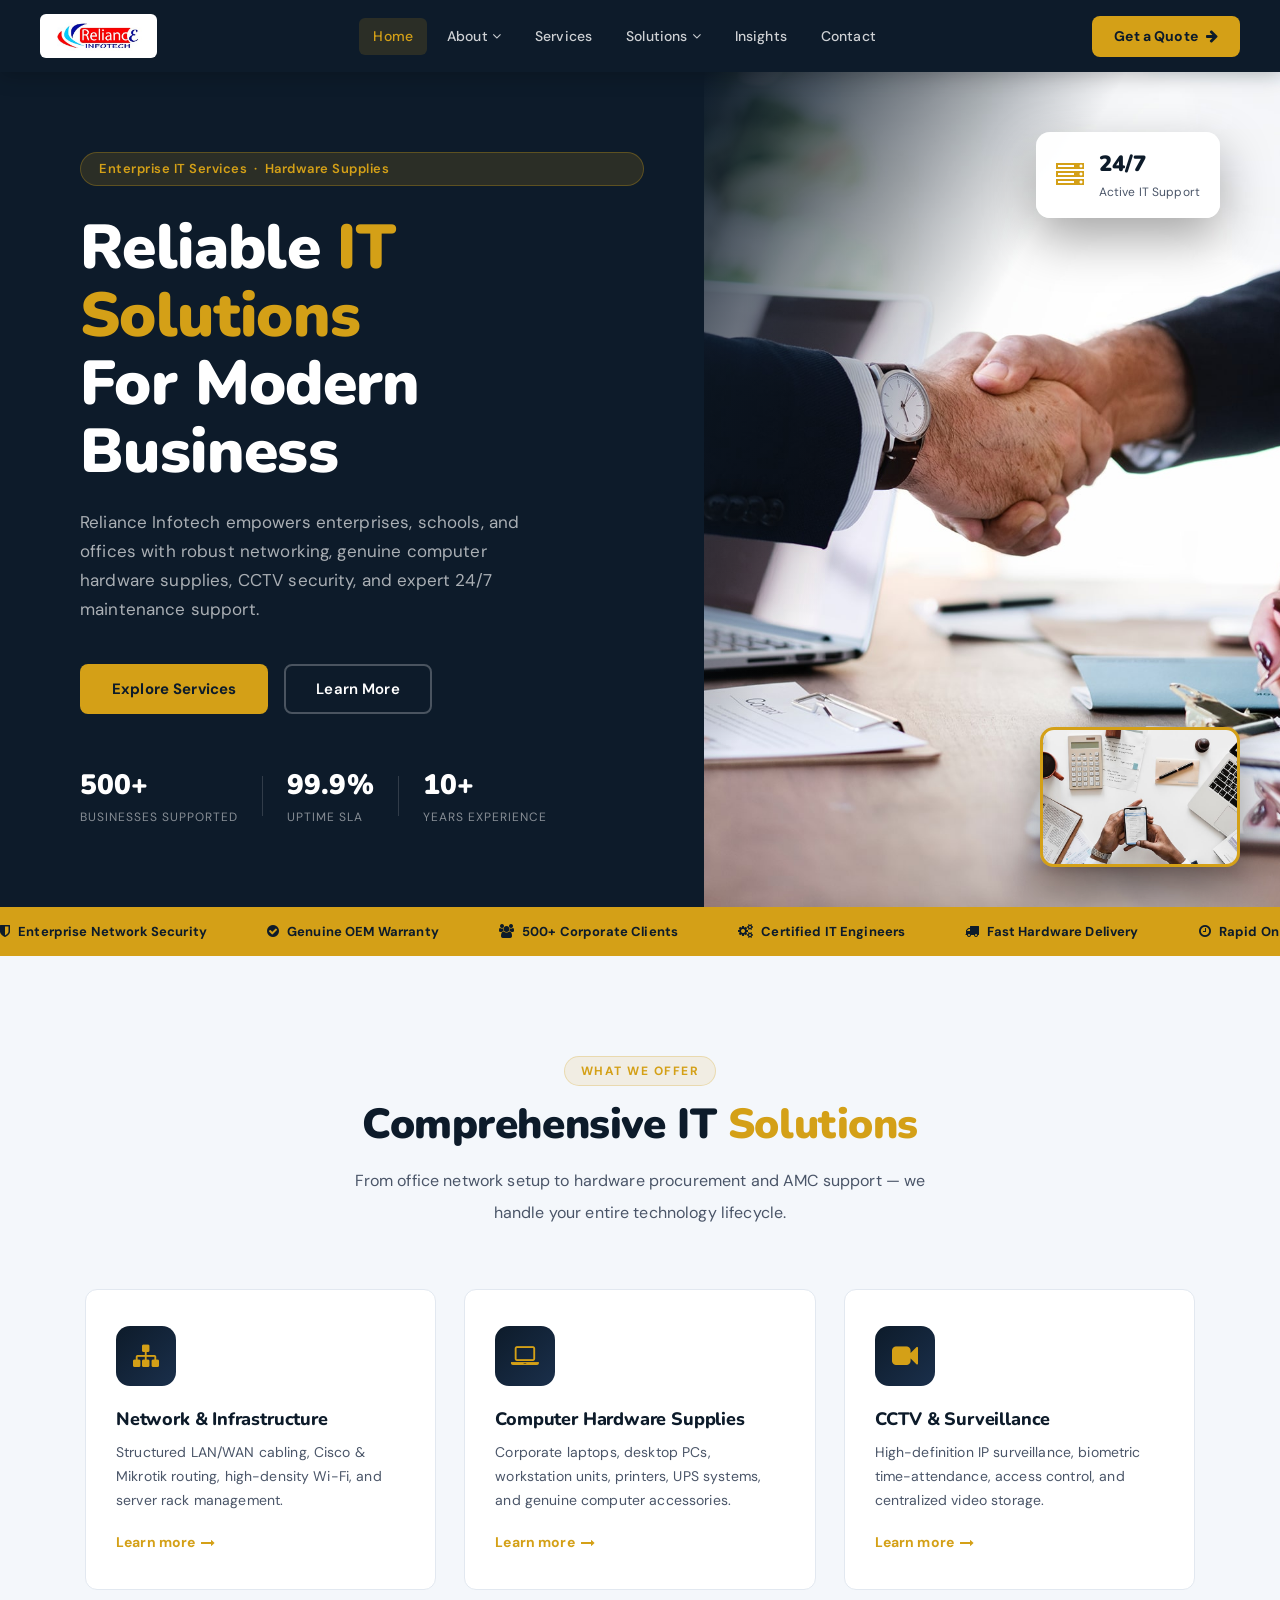
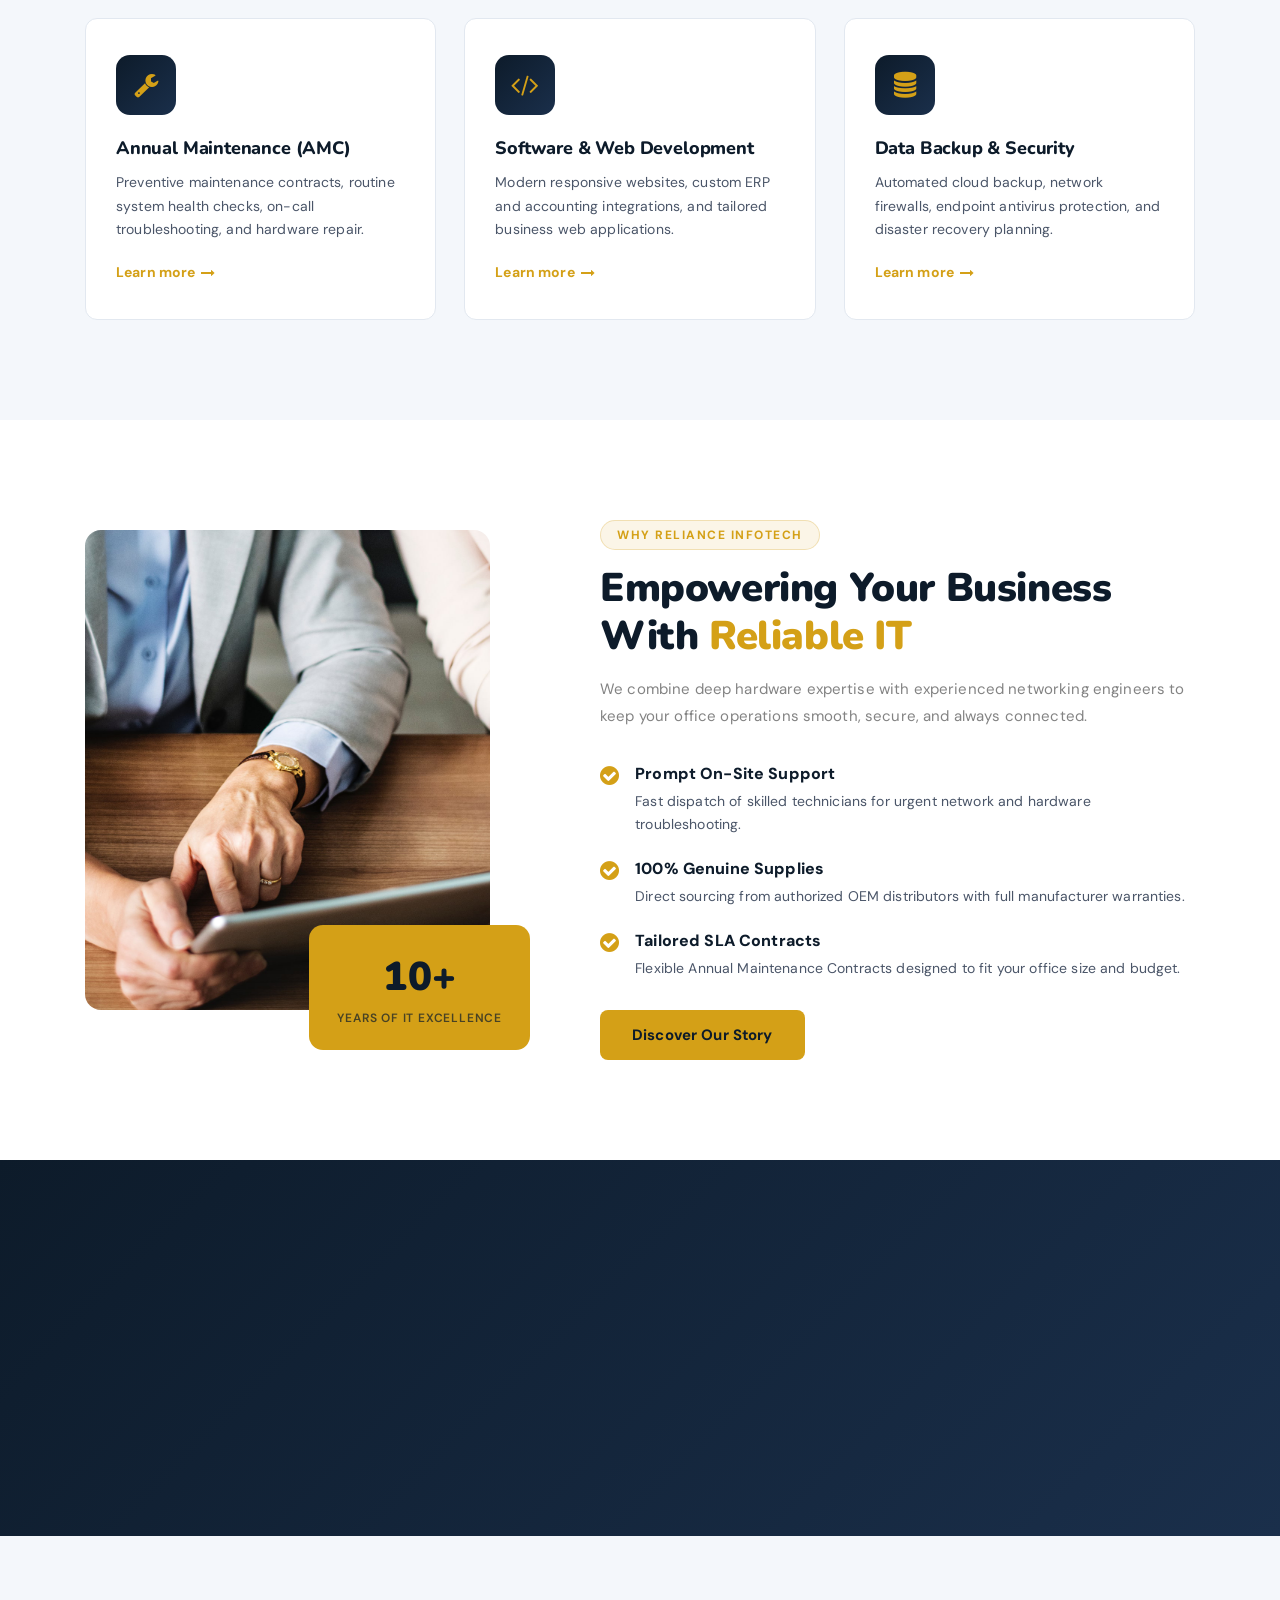
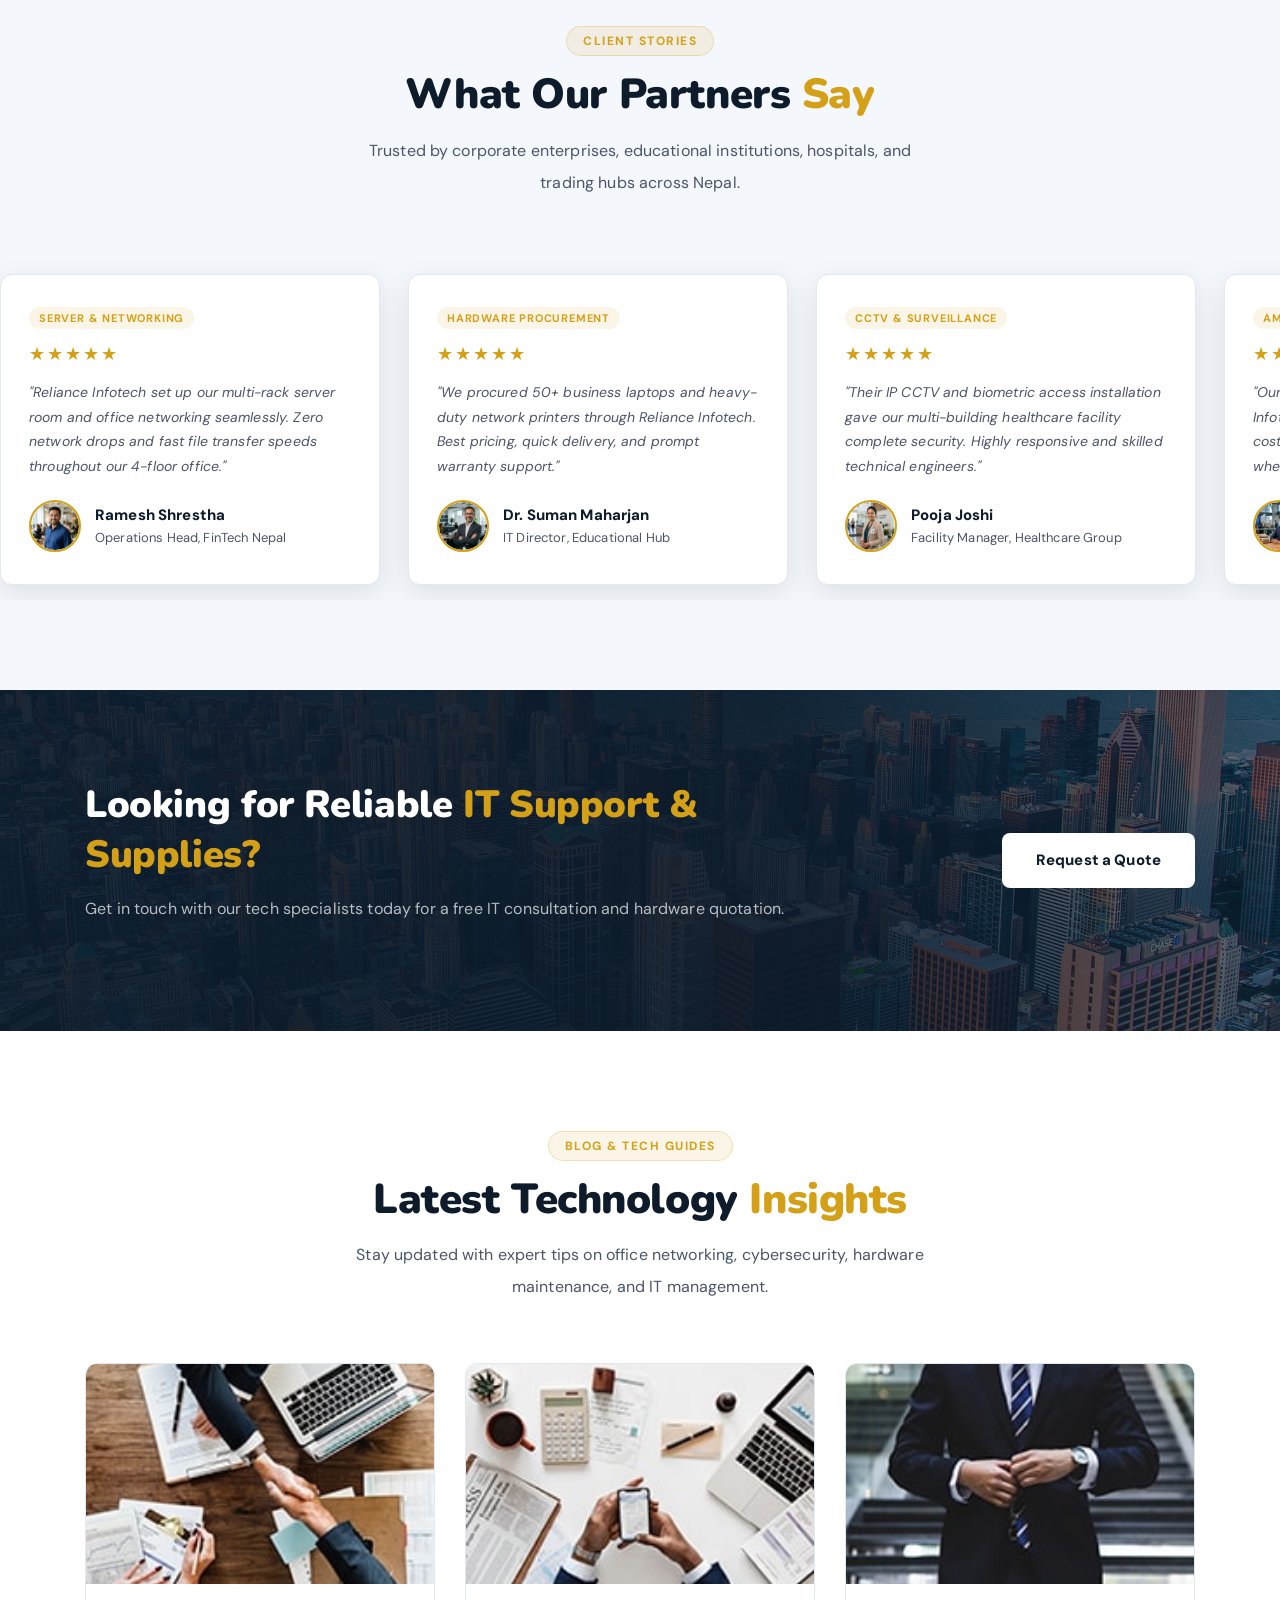
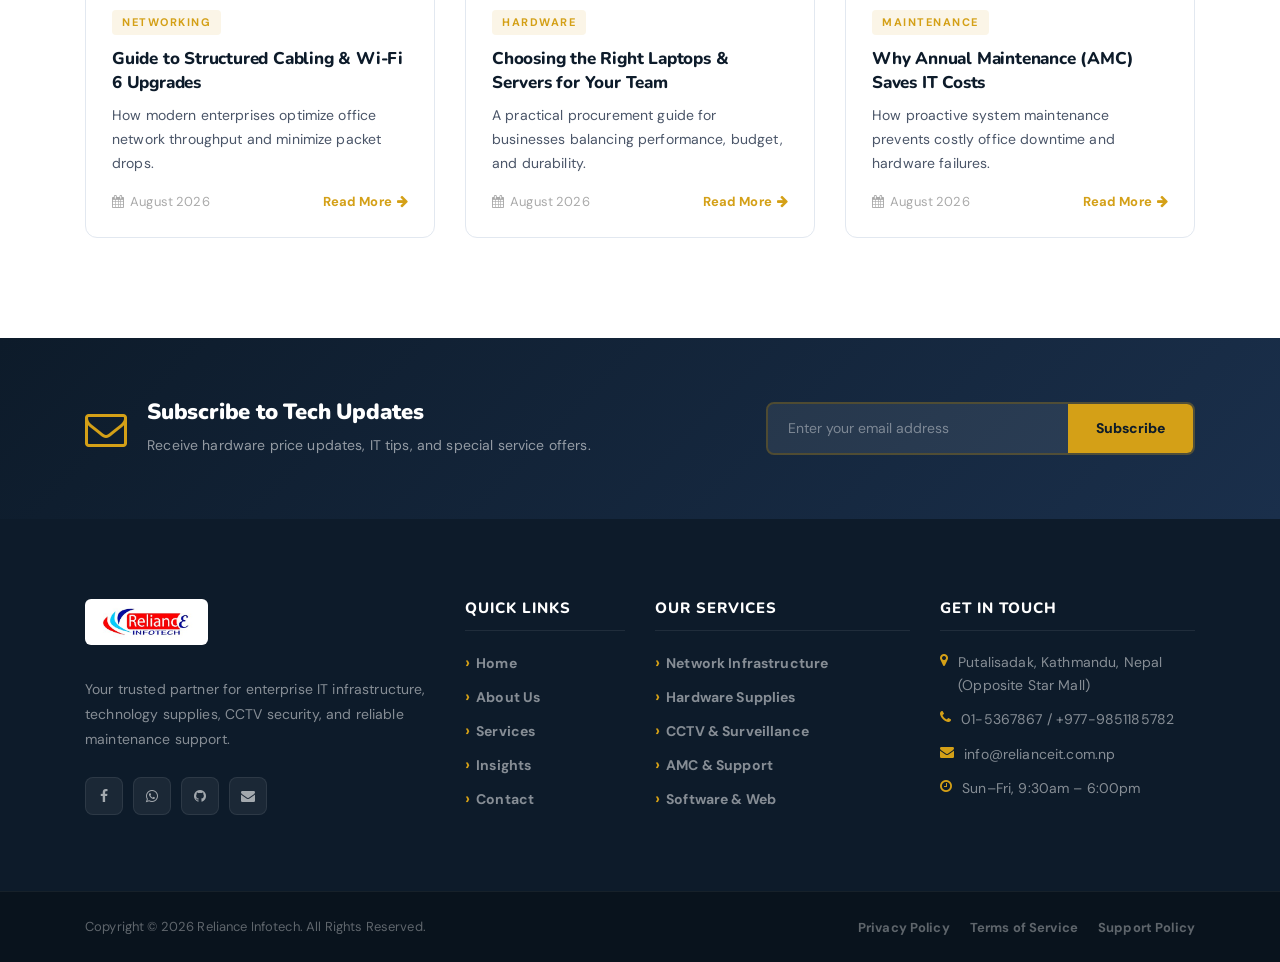
==== index.html @ 0eb7e9de "Initial commit: Reliance Infotech website and IT services" ====
<!DOCTYPE html>
<html lang="en">

<head>
    <meta charset="UTF-8">
    <meta name="description" content="Reliance Infotech - Leading provider of IT Infrastructure, Networking Solutions, Hardware Supplies, and Technology Services in Nepal.">
    <meta http-equiv="X-UA-Compatible" content="IE=edge">
    <meta name="viewport" content="width=device-width, initial-scale=1, shrink-to-fit=no">

    <title>Reliance Infotech - IT Solutions &amp; Hardware Supplies</title>

    <link rel="icon" type="image/x-icon" href="img/core-img/favicon.ico">
    <link rel="apple-touch-icon" href="img/core-img/favicon.png">
    <link rel="stylesheet" href="style.css">
    <link rel="stylesheet" href="css/custom-override.css">
</head>

<body>
    <!-- Preloader -->
    <div class="preloader d-flex align-items-center justify-content-center">
        <div class="lds-ellipsis"><div></div><div></div><div></div><div></div></div>
    </div>

    <!-- ===== NAVBAR ===== -->
    <header class="ve-header" id="ve-sticky">
        <div class="container-fluid ve-nav-wrap">
            <!-- Logo -->
            <div class="ve-logo"><a href="index.html"><img src="img/core-img/logo.jpg" alt="Reliance Infotech Logo"></a></div>

            <!-- Nav Links -->
            <nav class="ve-nav">
                <ul>
                    <li><a href="index.html" class="active">Home</a></li>
                    <li class="has-drop">
                        <a href="about.html">About <i class="fa fa-angle-down"></i></a>
                        <ul class="ve-dropdown">
                            <li><a href="about.html">About Us</a></li>
                            <li><a href="services.html">Our Services</a></li>
                            <li><a href="elements.html">UI Elements</a></li>
                        </ul>
                    </li>
                    <li><a href="services.html">Services</a></li>
                    <li class="has-drop">
                        <a href="services.html">Solutions <i class="fa fa-angle-down"></i></a>
                        <ul class="ve-dropdown">
                            <li><a href="services.html">Network Infrastructure</a></li>
                            <li><a href="services.html">Hardware &amp; IT Supplies</a></li>
                            <li><a href="services.html">CCTV &amp; Surveillance</a></li>
                            <li><a href="services.html">AMC &amp; IT Support</a></li>
                        </ul>
                    </li>
                    <li><a href="post.html">Insights</a></li>
                    <li><a href="contact.html">Contact</a></li>
                </ul>
            </nav>

            <!-- CTA -->
            <div class="ve-nav-cta">
                <a href="contact.html" class="ve-cta-btn">Get a Quote <i class="fa fa-arrow-right"></i></a>
            </div>

            <!-- Mobile Toggle -->
            <button class="ve-toggler" id="ve-toggle">
                <span></span><span></span><span></span>
            </button>
        </div>

        <!-- Mobile Menu -->
        <div class="ve-mobile-menu" id="ve-mobile-menu">
            <ul>
                <li><a href="index.html">Home</a></li>
                <li><a href="about.html">About</a></li>
                <li><a href="services.html">Services</a></li>
                <li><a href="services.html">Solutions</a></li>
                <li><a href="post.html">Insights</a></li>
                <li><a href="contact.html">Contact</a></li>
            </ul>
        </div>
    </header>

    <!-- ===== HERO: Split layout ===== -->
    <section class="ve-hero">
        <!-- Left Panel -->
        <div class="ve-hero-left">
            <span class="ve-hero-badge">Enterprise IT Services &nbsp;·&nbsp; Hardware Supplies</span>
            <h1>Reliable <span class="ve-highlight">IT Solutions</span><br>For Modern Business</h1>
            <p>Reliance Infotech empowers enterprises, schools, and offices with robust networking, genuine computer hardware supplies, CCTV security, and expert 24/7 maintenance support.</p>
            <div class="ve-hero-btns">
                <a href="services.html" class="ve-btn-primary">Explore Services</a>
                <a href="about.html" class="ve-btn-ghost">Learn More</a>
            </div>
            <!-- Quick Stats Row -->
            <div class="ve-hero-stats">
                <div class="ve-stat">
                    <strong>500+</strong>
                    <span>Businesses Supported</span>
                </div>
                <div class="ve-stat-divider"></div>
                <div class="ve-stat">
                    <strong>99.9%</strong>
                    <span>Uptime SLA</span>
                </div>
                <div class="ve-stat-divider"></div>
                <div class="ve-stat">
                    <strong>10+</strong>
                    <span>Years Experience</span>
                </div>
            </div>
        </div>
        <!-- Right Panel -->
        <div class="ve-hero-right">
            <div class="ve-hero-img-main bg-img" style="background-image:url(img/bg-img/1.jpg);"></div>
            <div class="ve-hero-img-accent bg-img" style="background-image:url(img/bg-img/3.jpg);"></div>
            <!-- Floating card -->
            <div class="ve-float-card">
                <i class="fa fa-server"></i>
                <div>
                    <strong>24/7</strong>
                    <span>Active IT Support</span>
                </div>
            </div>
        </div>
    </section>

    <!-- ===== MARQUEE TRUST BAR ===== -->
    <div class="ve-trust-bar">
        <div class="ve-trust-inner">
            <span><i class="fa fa-shield"></i> Enterprise Network Security</span>
            <span><i class="fa fa-check-circle"></i> Genuine OEM Warranty</span>
            <span><i class="fa fa-users"></i> 500+ Corporate Clients</span>
            <span><i class="fa fa-cogs"></i> Certified IT Engineers</span>
            <span><i class="fa fa-truck"></i> Fast Hardware Delivery</span>
            <span><i class="fa fa-clock-o"></i> Rapid On-Site Response</span>
            <span><i class="fa fa-shield"></i> Enterprise Network Security</span>
            <span><i class="fa fa-check-circle"></i> Genuine OEM Warranty</span>
            <span><i class="fa fa-users"></i> 500+ Corporate Clients</span>
            <span><i class="fa fa-cogs"></i> Certified IT Engineers</span>
        </div>
    </div>

    <!-- ===== SERVICES GRID ===== -->
    <section class="ve-section ve-services-section">
        <div class="container">
            <div class="ve-section-header text-center">
                <span class="ve-section-tag">What We Offer</span>
                <h2>Comprehensive IT <span>Solutions</span></h2>
                <p>From office network setup to hardware procurement and AMC support — we handle your entire technology lifecycle.</p>
            </div>
            <div class="ve-services-grid">
                <div class="ve-service-card wow fadeInUp" data-wow-delay="100ms">
                    <div class="ve-service-icon"><i class="fa fa-sitemap"></i></div>
                    <h4>Network &amp; Infrastructure</h4>
                    <p>Structured LAN/WAN cabling, Cisco &amp; Mikrotik routing, high-density Wi-Fi, and server rack management.</p>
                    <a href="services.html" class="ve-card-link">Learn more <i class="fa fa-long-arrow-right"></i></a>
                </div>
                <div class="ve-service-card wow fadeInUp" data-wow-delay="200ms">
                    <div class="ve-service-icon"><i class="fa fa-laptop"></i></div>
                    <h4>Computer Hardware Supplies</h4>
                    <p>Corporate laptops, desktop PCs, workstation units, printers, UPS systems, and genuine computer accessories.</p>
                    <a href="services.html" class="ve-card-link">Learn more <i class="fa fa-long-arrow-right"></i></a>
                </div>
                <div class="ve-service-card wow fadeInUp" data-wow-delay="300ms">
                    <div class="ve-service-icon"><i class="fa fa-video-camera"></i></div>
                    <h4>CCTV &amp; Surveillance</h4>
                    <p>High-definition IP surveillance, biometric time-attendance, access control, and centralized video storage.</p>
                    <a href="services.html" class="ve-card-link">Learn more <i class="fa fa-long-arrow-right"></i></a>
                </div>
                <div class="ve-service-card wow fadeInUp" data-wow-delay="400ms">
                    <div class="ve-service-icon"><i class="fa fa-wrench"></i></div>
                    <h4>Annual Maintenance (AMC)</h4>
                    <p>Preventive maintenance contracts, routine system health checks, on-call troubleshooting, and hardware repair.</p>
                    <a href="services.html" class="ve-card-link">Learn more <i class="fa fa-long-arrow-right"></i></a>
                </div>
                <div class="ve-service-card wow fadeInUp" data-wow-delay="500ms">
                    <div class="ve-service-icon"><i class="fa fa-code"></i></div>
                    <h4>Software &amp; Web Development</h4>
                    <p>Modern responsive websites, custom ERP and accounting integrations, and tailored business web applications.</p>
                    <a href="services.html" class="ve-card-link">Learn more <i class="fa fa-long-arrow-right"></i></a>
                </div>
                <div class="ve-service-card wow fadeInUp" data-wow-delay="600ms">
                    <div class="ve-service-icon"><i class="fa fa-database"></i></div>
                    <h4>Data Backup &amp; Security</h4>
                    <p>Automated cloud backup, network firewalls, endpoint antivirus protection, and disaster recovery planning.</p>
                    <a href="services.html" class="ve-card-link">Learn more <i class="fa fa-long-arrow-right"></i></a>
                </div>
            </div>
        </div>
    </section>

    <!-- ===== WHY US ===== -->
    <section class="ve-section ve-whyus-section">
        <div class="container">
            <div class="row align-items-center">
                <!-- Image Side -->
                <div class="col-12 col-lg-5">
                    <div class="ve-whyus-img-wrap wow fadeInLeft" data-wow-delay="100ms">
                        <div class="ve-whyus-img-main bg-img" style="background-image:url(img/bg-img/5.jpg);"></div>
                        <div class="ve-whyus-badge">
                            <strong>10+</strong>
                            <span>Years of IT Excellence</span>
                        </div>
                    </div>
                </div>
                <!-- Content Side -->
                <div class="col-12 col-lg-7 wow fadeInRight" data-wow-delay="200ms">
                    <div class="ve-whyus-content">
                        <span class="ve-section-tag">Why Reliance Infotech</span>
                        <h2>Empowering Your Business With <span>Reliable IT</span></h2>
                        <p>We combine deep hardware expertise with experienced networking engineers to keep your office operations smooth, secure, and always connected.</p>
                        <div class="ve-checklist">
                            <div class="ve-check-item">
                                <i class="fa fa-check-circle"></i>
                                <div><strong>Prompt On-Site Support</strong><p>Fast dispatch of skilled technicians for urgent network and hardware troubleshooting.</p></div>
                            </div>
                            <div class="ve-check-item">
                                <i class="fa fa-check-circle"></i>
                                <div><strong>100% Genuine Supplies</strong><p>Direct sourcing from authorized OEM distributors with full manufacturer warranties.</p></div>
                            </div>
                            <div class="ve-check-item">
                                <i class="fa fa-check-circle"></i>
                                <div><strong>Tailored SLA Contracts</strong><p>Flexible Annual Maintenance Contracts designed to fit your office size and budget.</p></div>
                            </div>
                        </div>
                        <a href="about.html" class="ve-btn-primary mt-30">Discover Our Story</a>
                    </div>
                </div>
            </div>
        </div>
    </section>

    <!-- ===== COUNTERS ===== -->
    <section class="ve-counter-section">
        <div class="container">
            <div class="ve-counter-grid">
                <div class="ve-counter-item wow fadeInUp" data-wow-delay="100ms">
                    <i class="fa fa-building-o"></i>
                    <strong class="counter" data-count="500">0</strong><span>+</span>
                    <p>Corporate Clients</p>
                </div>
                <div class="ve-counter-item wow fadeInUp" data-wow-delay="200ms">
                    <i class="fa fa-laptop"></i>
                    <strong class="counter" data-count="12000">0</strong><span>+</span>
                    <p>Hardware Units Delivered</p>
                </div>
                <div class="ve-counter-item wow fadeInUp" data-wow-delay="300ms">
                    <i class="fa fa-sitemap"></i>
                    <strong class="counter" data-count="350">0</strong><span>+</span>
                    <p>Networks Deployed</p>
                </div>
                <div class="ve-counter-item wow fadeInUp" data-wow-delay="400ms">
                    <i class="fa fa-headphones"></i>
                    <strong class="counter" data-count="99">0</strong><span>%</span>
                    <p>Issue Resolution Rate</p>
                </div>
            </div>
        </div>
    </section>

    <!-- ===== TESTIMONIALS (INFINITE MARQUEE) ===== -->
    <section class="ve-section ve-testimonials-section">
        <div class="container">
            <div class="ve-section-header text-center">
                <span class="ve-section-tag">Client Stories</span>
                <h2>What Our Partners <span>Say</span></h2>
                <p>Trusted by corporate enterprises, educational institutions, hospitals, and trading hubs across Nepal.</p>
            </div>
        </div>
        
        <div class="ve-testi-marquee-container">
            <div class="ve-testi-marquee-track">
                <!-- Card 1 -->
                <div class="ve-testi-card">
                    <span class="ve-testi-badge">Server &amp; Networking</span>
                    <div class="ve-testi-stars">&#9733;&#9733;&#9733;&#9733;&#9733;</div>
                    <p>"Reliance Infotech set up our multi-rack server room and office networking seamlessly. Zero network drops and fast file transfer speeds throughout our 4-floor office."</p>
                    <div class="ve-testi-author">
                        <div class="ve-testi-avatar"><img src="img/bg-img/client-ramesh.jpg?v=2" alt="Ramesh Shrestha"></div>
                        <div><strong>Ramesh Shrestha</strong><span>Operations Head, FinTech Nepal</span></div>
                    </div>
                </div>

                <!-- Card 2 -->
                <div class="ve-testi-card">
                    <span class="ve-testi-badge">Hardware Procurement</span>
                    <div class="ve-testi-stars">&#9733;&#9733;&#9733;&#9733;&#9733;</div>
                    <p>"We procured 50+ business laptops and heavy-duty network printers through Reliance Infotech. Best pricing, quick delivery, and prompt warranty support."</p>
                    <div class="ve-testi-author">
                        <div class="ve-testi-avatar"><img src="img/bg-img/client-suman.jpg?v=2" alt="Dr. Suman Maharjan"></div>
                        <div><strong>Dr. Suman Maharjan</strong><span>IT Director, Educational Hub</span></div>
                    </div>
                </div>

                <!-- Card 3 -->
                <div class="ve-testi-card">
                    <span class="ve-testi-badge">CCTV &amp; Surveillance</span>
                    <div class="ve-testi-stars">&#9733;&#9733;&#9733;&#9733;&#9733;</div>
                    <p>"Their IP CCTV and biometric access installation gave our multi-building healthcare facility complete security. Highly responsive and skilled technical engineers."</p>
                    <div class="ve-testi-author">
                        <div class="ve-testi-avatar"><img src="img/bg-img/client-pooja.jpg?v=2" alt="Pooja Joshi"></div>
                        <div><strong>Pooja Joshi</strong><span>Facility Manager, Healthcare Group</span></div>
                    </div>
                </div>

                <!-- Card 4 -->
                <div class="ve-testi-card">
                    <span class="ve-testi-badge">AMC &amp; Maintenance</span>
                    <div class="ve-testi-stars">&#9733;&#9733;&#9733;&#9733;&#9733;</div>
                    <p>"Our Annual Maintenance Contract with Reliance Infotech saved our office thousands in repair costs. Their technician arrives within 2 hours whenever we call."</p>
                    <div class="ve-testi-author">
                        <div class="ve-testi-avatar"><img src="img/bg-img/client-bikash.jpg?v=2" alt="Bikash Adhikari"></div>
                        <div><strong>Bikash Adhikari</strong><span>Managing Director, Himalayan Trading</span></div>
                    </div>
                </div>

                <!-- Card 5 -->
                <div class="ve-testi-card">
                    <span class="ve-testi-badge">Software &amp; Web</span>
                    <div class="ve-testi-stars">&#9733;&#9733;&#9733;&#9733;&#9733;</div>
                    <p>"Reliance Infotech built our internal inventory and billing platform. It has simplified our entire supply chain workflow. Outstanding development team!"</p>
                    <div class="ve-testi-author">
                        <div class="ve-testi-avatar"><img src="img/bg-img/client-sunita.jpg?v=2" alt="Sunita Shakya"></div>
                        <div><strong>Sunita Shakya</strong><span>CTO, Everest Digital Hub</span></div>
                    </div>
                </div>

                <!-- Card 6 -->
                <div class="ve-testi-card">
                    <span class="ve-testi-badge">Wi-Fi 6 Cabling</span>
                    <div class="ve-testi-stars">&#9733;&#9733;&#9733;&#9733;&#9733;</div>
                    <p>"Flawless Cat6 structured cabling and high-density Wi-Fi 6 deployment across our commercial complex. 100+ employees connected without any latency issues."</p>
                    <div class="ve-testi-author">
                        <div class="ve-testi-avatar"><img src="img/bg-img/client-anup.jpg?v=2" alt="Anup Pradhan"></div>
                        <div><strong>Anup Pradhan</strong><span>Infrastructure Lead, Star Commercial</span></div>
                    </div>
                </div>

                <!-- Duplicate Loop for Smooth Continuous Scrolling -->
                <div class="ve-testi-card">
                    <span class="ve-testi-badge">Server &amp; Networking</span>
                    <div class="ve-testi-stars">&#9733;&#9733;&#9733;&#9733;&#9733;</div>
                    <p>"Reliance Infotech set up our multi-rack server room and office networking seamlessly. Zero network drops and fast file transfer speeds throughout our 4-floor office."</p>
                    <div class="ve-testi-author">
                        <div class="ve-testi-avatar"><img src="img/bg-img/client-ramesh.jpg?v=2" alt="Ramesh Shrestha"></div>
                        <div><strong>Ramesh Shrestha</strong><span>Operations Head, FinTech Nepal</span></div>
                    </div>
                </div>

                <div class="ve-testi-card">
                    <span class="ve-testi-badge">Hardware Procurement</span>
                    <div class="ve-testi-stars">&#9733;&#9733;&#9733;&#9733;&#9733;</div>
                    <p>"We procured 50+ business laptops and heavy-duty network printers through Reliance Infotech. Best pricing, quick delivery, and prompt warranty support."</p>
                    <div class="ve-testi-author">
                        <div class="ve-testi-avatar"><img src="img/bg-img/client-suman.jpg?v=2" alt="Dr. Suman Maharjan"></div>
                        <div><strong>Dr. Suman Maharjan</strong><span>IT Director, Educational Hub</span></div>
                    </div>
                </div>

                <div class="ve-testi-card">
                    <span class="ve-testi-badge">CCTV &amp; Surveillance</span>
                    <div class="ve-testi-stars">&#9733;&#9733;&#9733;&#9733;&#9733;</div>
                    <p>"Their IP CCTV and biometric access installation gave our multi-building healthcare facility complete security. Highly responsive and skilled technical engineers."</p>
                    <div class="ve-testi-author">
                        <div class="ve-testi-avatar"><img src="img/bg-img/client-pooja.jpg?v=2" alt="Pooja Joshi"></div>
                        <div><strong>Pooja Joshi</strong><span>Facility Manager, Healthcare Group</span></div>
                    </div>
                </div>

                <div class="ve-testi-card">
                    <span class="ve-testi-badge">AMC &amp; Maintenance</span>
                    <div class="ve-testi-stars">&#9733;&#9733;&#9733;&#9733;&#9733;</div>
                    <p>"Our Annual Maintenance Contract with Reliance Infotech saved our office thousands in repair costs. Their technician arrives within 2 hours whenever we call."</p>
                    <div class="ve-testi-author">
                        <div class="ve-testi-avatar"><img src="img/bg-img/client-bikash.jpg?v=2" alt="Bikash Adhikari"></div>
                        <div><strong>Bikash Adhikari</strong><span>Managing Director, Himalayan Trading</span></div>
                    </div>
                </div>

                <div class="ve-testi-card">
                    <span class="ve-testi-badge">Software &amp; Web</span>
                    <div class="ve-testi-stars">&#9733;&#9733;&#9733;&#9733;&#9733;</div>
                    <p>"Reliance Infotech built our internal inventory and billing platform. It has simplified our entire supply chain workflow. Outstanding development team!"</p>
                    <div class="ve-testi-author">
                        <div class="ve-testi-avatar"><img src="img/bg-img/client-sunita.jpg?v=2" alt="Sunita Shakya"></div>
                        <div><strong>Sunita Shakya</strong><span>CTO, Everest Digital Hub</span></div>
                    </div>
                </div>

                <div class="ve-testi-card">
                    <span class="ve-testi-badge">Wi-Fi 6 Cabling</span>
                    <div class="ve-testi-stars">&#9733;&#9733;&#9733;&#9733;&#9733;</div>
                    <p>"Flawless Cat6 structured cabling and high-density Wi-Fi 6 deployment across our commercial complex. 100+ employees connected without any latency issues."</p>
                    <div class="ve-testi-author">
                        <div class="ve-testi-avatar"><img src="img/bg-img/client-anup.jpg?v=2" alt="Anup Pradhan"></div>
                        <div><strong>Anup Pradhan</strong><span>Infrastructure Lead, Star Commercial</span></div>
                    </div>
                </div>
            </div>
        </div>
    </section>

    <!-- ===== CTA BANNER ===== -->
    <section class="ve-cta-banner bg-img" style="background-image:url(img/bg-img/6.jpg);">
        <div class="ve-cta-overlay"></div>
        <div class="container ve-cta-content">
            <div class="row align-items-center">
                <div class="col-12 col-lg-8">
                    <h2>Looking for Reliable <span>IT Support &amp; Supplies?</span></h2>
                    <p>Get in touch with our tech specialists today for a free IT consultation and hardware quotation.</p>
                </div>
                <div class="col-12 col-lg-4 text-lg-right">
                    <a href="contact.html" class="ve-btn-white">Request a Quote</a>
                </div>
            </div>
        </div>
    </section>

    <!-- ===== LATEST INSIGHTS ===== -->
    <section class="ve-section ve-insights-section">
        <div class="container">
            <div class="ve-section-header text-center">
                <span class="ve-section-tag">Blog &amp; Tech Guides</span>
                <h2>Latest Technology <span>Insights</span></h2>
                <p>Stay updated with expert tips on office networking, cybersecurity, hardware maintenance, and IT management.</p>
            </div>
            <div class="row">
                <div class="col-12 col-md-4 wow fadeInUp" data-wow-delay="100ms">
                    <div class="ve-insight-card">
                        <div class="ve-insight-img bg-img" style="background-image:url(img/bg-img/10.jpg);"></div>
                        <div class="ve-insight-body">
                            <span class="ve-insight-cat">Networking</span>
                            <h5><a href="single-post.html">Guide to Structured Cabling &amp; Wi-Fi 6 Upgrades</a></h5>
                            <p>How modern enterprises optimize office network throughput and minimize packet drops.</p>
                            <div class="ve-insight-meta">
                                <span><i class="fa fa-calendar"></i> August 2026</span>
                                <a href="single-post.html">Read More <i class="fa fa-arrow-right"></i></a>
                            </div>
                        </div>
                    </div>
                </div>
                <div class="col-12 col-md-4 wow fadeInUp" data-wow-delay="250ms">
                    <div class="ve-insight-card">
                        <div class="ve-insight-img bg-img" style="background-image:url(img/bg-img/11.jpg);"></div>
                        <div class="ve-insight-body">
                            <span class="ve-insight-cat">Hardware</span>
                            <h5><a href="single-post.html">Choosing the Right Laptops &amp; Servers for Your Team</a></h5>
                            <p>A practical procurement guide for businesses balancing performance, budget, and durability.</p>
                            <div class="ve-insight-meta">
                                <span><i class="fa fa-calendar"></i> August 2026</span>
                                <a href="single-post.html">Read More <i class="fa fa-arrow-right"></i></a>
                            </div>
                        </div>
                    </div>
                </div>
                <div class="col-12 col-md-4 wow fadeInUp" data-wow-delay="400ms">
                    <div class="ve-insight-card">
                        <div class="ve-insight-img bg-img" style="background-image:url(img/bg-img/12.jpg);"></div>
                        <div class="ve-insight-body">
                            <span class="ve-insight-cat">Maintenance</span>
                            <h5><a href="single-post.html">Why Annual Maintenance (AMC) Saves IT Costs</a></h5>
                            <p>How proactive system maintenance prevents costly office downtime and hardware failures.</p>
                            <div class="ve-insight-meta">
                                <span><i class="fa fa-calendar"></i> August 2026</span>
                                <a href="single-post.html">Read More <i class="fa fa-arrow-right"></i></a>
                            </div>
                        </div>
                    </div>
                </div>
            </div>
        </div>
    </section>

    <!-- ===== NEWSLETTER ===== -->
    <section class="ve-newsletter-section">
        <div class="container">
            <div class="ve-newsletter-wrap">
                <div class="ve-nl-left">
                    <i class="fa fa-envelope-o"></i>
                    <div>
                        <h3>Subscribe to Tech Updates</h3>
                        <p>Receive hardware price updates, IT tips, and special service offers.</p>
                    </div>
                </div>
                <div class="ve-nl-right">
                    <form class="ve-nl-form" action="#" method="post">
                        <input type="email" placeholder="Enter your email address" required>
                        <button type="submit">Subscribe</button>
                    </form>
                </div>
            </div>
        </div>
    </section>

    <!-- ===== FOOTER ===== -->
    <footer class="ve-footer">
        <div class="container">
            <div class="row">
                <!-- Col 1: Brand -->
                <div class="col-12 col-sm-6 col-lg-4 mb-50">
                    <div class="ve-footer-brand">
                        <a href="index.html" class="ve-footer-logo"><img src="img/core-img/logo.jpg" alt="Reliance Infotech Logo"></a>
                        <p>Your trusted partner for enterprise IT infrastructure, technology supplies, CCTV security, and reliable maintenance support.</p>
                        <div class="ve-social">
                            <a href="https://www.facebook.com/relianceit.np/" target="_blank" rel="noopener noreferrer" title="Facebook"><i class="fa fa-facebook"></i></a>
                            <a href="https://wa.me/9779851185782" target="_blank" rel="noopener noreferrer" title="WhatsApp"><i class="fa fa-whatsapp"></i></a>
                            <a href="https://github.com/shakyamtech" target="_blank" rel="noopener noreferrer" title="GitHub"><i class="fa fa-github"></i></a>
                            <a href="mailto:info@relianceit.com.np" title="Email"><i class="fa fa-envelope"></i></a>
                        </div>
                    </div>
                </div>
                <!-- Col 2: Quick Links -->
                <div class="col-12 col-sm-6 col-lg-2 mb-50">
                    <h5 class="ve-footer-title">Quick Links</h5>
                    <ul class="ve-footer-links">
                        <li><a href="index.html">Home</a></li>
                        <li><a href="about.html">About Us</a></li>
                        <li><a href="services.html">Services</a></li>
                        <li><a href="post.html">Insights</a></li>
                        <li><a href="contact.html">Contact</a></li>
                    </ul>
                </div>
                <!-- Col 3: Services -->
                <div class="col-12 col-sm-6 col-lg-3 mb-50">
                    <h5 class="ve-footer-title">Our Services</h5>
                    <ul class="ve-footer-links">
                        <li><a href="services.html">Network Infrastructure</a></li>
                        <li><a href="services.html">Hardware Supplies</a></li>
                        <li><a href="services.html">CCTV &amp; Surveillance</a></li>
                        <li><a href="services.html">AMC &amp; Support</a></li>
                        <li><a href="services.html">Software &amp; Web</a></li>
                    </ul>
                </div>
                <!-- Col 4: Contact -->
                <div class="col-12 col-sm-6 col-lg-3 mb-50">
                    <h5 class="ve-footer-title">Get In Touch</h5>
                    <ul class="ve-footer-contact">
                        <li><i class="fa fa-map-marker"></i> Putalisadak, Kathmandu, Nepal (Opposite Star Mall)</li>
                        <li><i class="fa fa-phone"></i> 01-5367867 / +977-9851185782</li>
                        <li><i class="fa fa-envelope"></i> info@relianceit.com.np</li>
                        <li><i class="fa fa-clock-o"></i> Sun–Fri, 9:30am – 6:00pm</li>
                    </ul>
                </div>
            </div>
        </div>

        <!-- Footer Bottom Bar -->
        <div class="ve-footer-bottom">
            <div class="container">
                <div class="ve-footer-bottom-inner">
                    <p>Copyright &copy; <script>document.write(new Date().getFullYear());</script> Reliance Infotech. All Rights Reserved.</p>
                    <ul>
                        <li><a href="#">Privacy Policy</a></li>
                        <li><a href="#">Terms of Service</a></li>
                        <li><a href="#">Support Policy</a></li>
                    </ul>
                </div>
            </div>
        </div>
    </footer>

    <!-- Scripts -->
    <script src="js/jquery/jquery-2.2.4.min.js"></script>
    <script src="js/bootstrap/popper.min.js"></script>
    <script src="js/bootstrap/bootstrap.min.js"></script>
    <script src="js/plugins/plugins.js"></script>
    <script src="js/active.js"></script>
    <script src="js/app.js"></script>
</body>
</html>
---- style.css ----
/* [Core Stylesheet - 1.0] */
/* :: 1.0 Import Fonts */
@import url("https://fonts.googleapis.com/css2?family=Raleway:wght@300;400;500;600;700&family=Source+Sans+3:wght@300;400;600;700&display=swap");
/* :: 2.0 Import All CSS */
@import url(css/bootstrap.min.css);
@import url(css/classy-nav.css);
@import url(css/owl.carousel.min.css);
@import url(css/animate.css);
@import url(css/font-awesome.min.css);
@import url(css/credit-icon.css);
/* :: 3.0 Base CSS */
* {
  margin: 0;
  padding: 0; }

body {
  font-family: "Source Sans 3", sans-serif;
  font-size: 14px; }

h1,
h2,
h3,
h4,
h5,
h6 {
  font-family: "Raleway", sans-serif;
  color: #000000;
  line-height: 1.3;
  font-weight: 700; }

p {
  color: #838383;
  font-size: 15px;
  line-height: 2;
  font-weight: 400; }

a,
a:hover,
a:focus {
  -webkit-transition-duration: 500ms;
  transition-duration: 500ms;
  text-decoration: none;
  outline: 0 solid transparent;
  color: #000000;
  font-weight: 700;
  font-size: 16px; }

ul,
ol {
  margin: 0; }
  ul li,
  ol li {
    list-style: none; }

img {
  height: auto;
  max-width: 100%; }

/* :: 3.1.0 Spacing */
.mt-15 {
  margin-top: 15px !important; }

.mt-30 {
  margin-top: 30px !important; }

.mt-50 {
  margin-top: 50px !important; }

.mt-70 {
  margin-top: 70px !important; }

.mt-100 {
  margin-top: 100px !important; }

.mb-15 {
  margin-bottom: 15px !important; }

.mb-30 {
  margin-bottom: 30px !important; }

.mb-50 {
  margin-bottom: 50px !important; }

.mb-70 {
  margin-bottom: 70px !important; }

.mb-100 {
  margin-bottom: 100px !important; }

.ml-15 {
  margin-left: 15px !important; }

.ml-30 {
  margin-left: 30px !important; }

.ml-50 {
  margin-left: 50px !important; }

.mr-15 {
  margin-right: 15px !important; }

.mr-30 {
  margin-right: 30px !important; }

.mr-50 {
  margin-right: 50px !important; }

/* :: 3.2.0 Height */
.height-400 {
  height: 400px !important; }

.height-500 {
  height: 500px !important; }

.height-600 {
  height: 600px !important; }

.height-700 {
  height: 700px !important; }

.height-800 {
  height: 800px !important; }

/* :: 3.3.0 Section Padding */
.section-padding-100 {
  padding-top: 100px;
  padding-bottom: 100px; }

.section-padding-100-0 {
  padding-top: 100px;
  padding-bottom: 0; }

.section-padding-0-100 {
  padding-top: 0;
  padding-bottom: 100px; }

.section-padding-100-70 {
  padding-top: 100px;
  padding-bottom: 70px; }

/* :: 3.4.0 Preloader */
.preloader {
  background-color: #1b3a6b;
  width: 100%;
  height: 100%;
  position: fixed;
  top: 0;
  left: 0;
  right: 0;
  z-index: 99999; }
  .preloader .lds-ellipsis {
    display: inline-block;
    position: relative;
    width: 64px;
    height: 64px; }
    .preloader .lds-ellipsis div {
      position: absolute;
      top: 27px;
      width: 11px;
      height: 11px;
      border-radius: 50%;
      background: #0e9c7f;
      animation-timing-function: cubic-bezier(0, 1, 1, 0); }
      .preloader .lds-ellipsis div:nth-child(1) {
        left: 6px;
        -webkit-animation: lds-ellipsis1 0.6s infinite;
        animation: lds-ellipsis1 0.6s infinite; }
      .preloader .lds-ellipsis div:nth-child(2) {
        left: 6px;
        -webkit-animation: lds-ellipsis2 0.6s infinite;
        animation: lds-ellipsis2 0.6s infinite; }
      .preloader .lds-ellipsis div:nth-child(3) {
        left: 26px;
        -webkit-animation: lds-ellipsis2 0.6s infinite;
        animation: lds-ellipsis2 0.6s infinite; }
      .preloader .lds-ellipsis div:nth-child(4) {
        left: 45px;
        -webkit-animation: lds-ellipsis3 0.6s infinite;
        animation: lds-ellipsis3 0.6s infinite; }

@-webkit-keyframes lds-ellipsis1 {
  0% {
    -webkit-transform: scale(0);
    transform: scale(0); }
  100% {
    -webkit-transform: scale(1);
    transform: scale(1); } }
@keyframes lds-ellipsis1 {
  0% {
    -webkit-transform: scale(0);
    transform: scale(0); }
  100% {
    -webkit-transform: scale(1);
    transform: scale(1); } }
@-webkit-keyframes lds-ellipsis3 {
  0% {
    -webkit-transform: scale(1);
    transform: scale(1); }
  100% {
    -webkit-transform: scale(0);
    transform: scale(0); } }
@keyframes lds-ellipsis3 {
  0% {
    -webkit-transform: scale(1);
    transform: scale(1); }
  100% {
    -webkit-transform: scale(0);
    transform: scale(0); } }
@-webkit-keyframes lds-ellipsis2 {
  0% {
    -webkit-transform: translate(0, 0);
    transform: translate(0, 0); }
  100% {
    -webkit-transform: translate(19px, 0);
    transform: translate(19px, 0); } }
@keyframes lds-ellipsis2 {
  0% {
    -webkit-transform: translate(0, 0);
    transform: translate(0, 0); }
  100% {
    -webkit-transform: translate(19px, 0);
    transform: translate(19px, 0); } }
/* :: 3.5.0 Miscellaneous */
.jarallax {
  position: relative;
  z-index: 0; }

.jarallax > .jarallax-img {
  position: absolute;
  object-fit: cover;
  font-family: 'object-fit: cover;';
  top: 0;
  left: 0;
  width: 100%;
  height: 100%;
  z-index: -1; }

.section-heading {
  position: relative;
  z-index: 1;
  margin-bottom: 30px; }
  .section-heading .line {
    width: 25px;
    height: 5px;
    border-radius: 3px;
    background-color: #0e9c7f;
    margin-bottom: 20px; }
  .section-heading p {
    font-size: 12px;
    margin-bottom: 0;
    letter-spacing: 2px;
    color: #a5a5a5;
    text-transform: uppercase; }
  .section-heading h2 {
    font-size: 36px;
    color: #212121;
    font-weight: 700;
    margin-bottom: 0; }
    @media only screen and (min-width: 992px) and (max-width: 1199px) {
      .section-heading h2 {
        font-size: 28px; } }
    @media only screen and (min-width: 768px) and (max-width: 991px) {
      .section-heading h2 {
        font-size: 24px; } }
    @media only screen and (max-width: 767px) {
      .section-heading h2 {
        font-size: 24px; } }
  .section-heading.white .line {
    background-color: #ffffff; }
  .section-heading.white p,
  .section-heading.white h2 {
    color: #ffffff; }
  .section-heading.text-center .line {
    margin-left: auto;
    margin-right: auto; }

.box-shadow {
  position: relative;
  z-index: 1; }
  .box-shadow:hover {
    box-shadow: 0 0 24px rgba(0, 0, 0, 0.2); }

.tooltip-inner {
  background-color: #0e9c7f;
  box-shadow: 0 0 24px rgba(0, 0, 0, 0.2); }

.tooltip .arrow::before {
  border-bottom-color: #0e9c7f; }

.bg-img {
  background-position: center center;
  background-size: cover;
  background-repeat: no-repeat; }

.bg-white {
  background-color: #ffffff !important; }

.bg-dark {
  background-color: #000000 !important; }

.bg-transparent {
  background-color: transparent !important; }

.bg-gray {
  background-color: #f5f7fa; }

.font-bold {
  font-weight: 700; }

.font-light {
  font-weight: 300; }

.bg-overlay {
  position: relative;
  z-index: 2;
  background-position: center center;
  background-size: cover; }
  .bg-overlay::after {
    background-color: rgba(0, 0, 0, 0.61);
    position: absolute;
    z-index: -1;
    top: 0;
    left: 0;
    width: 100%;
    height: 100%;
    content: ""; }

.bg-fixed {
  background-attachment: fixed !important; }

/* :: 3.6.0 ScrollUp */
#scrollUp {
  background-color: #1b3a6b;
  border-radius: 5px 0 0 5px;
  bottom: 70px;
  color: #ffffff;
  font-size: 10px;
  padding: 12px 0;
  height: 60px;
  line-height: 1.5;
  right: 0;
  text-align: center;
  width: 35px;
  -webkit-transition-duration: 500ms;
  transition-duration: 500ms;
  font-weight: 700;
  box-shadow: 0 1px 5px 2px rgba(0, 0, 0, 0.15);
  text-transform: uppercase; }
  #scrollUp i {
    font-size: 18px;
    display: block; }
  #scrollUp:hover {
    background-color: #0e9c7f;
    color: #ffffff; }

/* :: 3.7.0 Credit Button */
.credit-btn {
  -webkit-transition-duration: 500ms;
  transition-duration: 500ms;
  background-color: #0e9c7f;
  position: relative;
  z-index: 1;
  display: inline-block;
  min-width: 175px;
  height: 48px;
  color: #ffffff;
  border-radius: 5px;
  padding: 0 30px;
  font-size: 14px;
  line-height: 48px;
  font-weight: 700;
  text-transform: uppercase; }
  .credit-btn:hover, .credit-btn:focus {
    font-size: 14px;
    font-weight: 700;
    background-color: #1b3a6b;
    color: #ffffff; }
  .credit-btn.btn-2 {
    background-color: #1b3a6b;
    color: #ffffff; }
    .credit-btn.btn-2:hover, .credit-btn.btn-2:focus {
      background-color: #0e9c7f;
      color: #ffffff; }
  .credit-btn.btn-3 {
    background-color: transparent;
    color: #1b3a6b;
    border: 2px solid #1b3a6b;
    line-height: 44px; }
    .credit-btn.btn-3:hover, .credit-btn.btn-3:focus {
      border: 2px solid #1b3a6b;
      background-color: #1b3a6b;
      color: #ffffff; }

/* :: 4.0 Header Area CSS */
.header-area {
  position: relative;
  z-index: 1000;
  width: 100%; }
  .header-area .top-header-area {
    position: relative;
    z-index: 1;
    width: 100%;
    height: 80px;
    background-color: #eef1f7; }
    .header-area .top-header-area .top-contact-info {
      position: relative;
      z-index: 1; }
      .header-area .top-header-area .top-contact-info a {
        display: inline-block;
        color: #838383;
        font-size: 14px;
        margin-bottom: 0;
        display: -webkit-box;
        display: -ms-flexbox;
        display: flex;
        -webkit-box-align: center;
        -ms-flex-align: center;
        -ms-grid-row-align: center;
        align-items: center;
        font-weight: 600; }
        .header-area .top-header-area .top-contact-info a img {
          margin-right: 10px; }
        @media only screen and (max-width: 767px) {
          .header-area .top-header-area .top-contact-info a span {
            display: none; } }
        .header-area .top-header-area .top-contact-info a:first-child {
          margin-right: 30px; }
        .header-area .top-header-area .top-contact-info a:hover, .header-area .top-header-area .top-contact-info a:focus {
          color: #1b3a6b; }
        @media only screen and (min-width: 768px) and (max-width: 991px) {
          .header-area .top-header-area .top-contact-info a {
            font-size: 13px; } }
  .header-area .credit-main-menu {
    position: relative;
    width: 100%;
    z-index: 1;
    background-color: #0e9c7f; }
    .header-area .credit-main-menu::after {
      width: 50%;
      height: 100%;
      background-color: #1b3a6b;
      position: absolute;
      top: 0;
      left: 0;
      content: '';
      z-index: 1; }
    .header-area .credit-main-menu .classy-nav-container {
      background-color: transparent; }
    .header-area .credit-main-menu .classy-navbar {
      height: 85px;
      padding: 0;
      background-color: #1b3a6b; }
      @media only screen and (max-width: 767px) {
        .header-area .credit-main-menu .classy-navbar {
          height: 70px; } }
      .header-area .credit-main-menu .classy-navbar .classynav ul li a {
        font-weight: 600;
        text-transform: capitalize;
        font-size: 15px;
        padding: 0 15px;
        color: #ffffff; }
        .header-area .credit-main-menu .classy-navbar .classynav ul li a:hover, .header-area .credit-main-menu .classy-navbar .classynav ul li a:focus {
          color: #0e9c7f; }
        @media only screen and (min-width: 992px) and (max-width: 1199px) {
          .header-area .credit-main-menu .classy-navbar .classynav ul li a {
            font-size: 14px; } }
        @media only screen and (min-width: 768px) and (max-width: 991px) {
          .header-area .credit-main-menu .classy-navbar .classynav ul li a {
            color: #1b3a6b; } }
        @media only screen and (max-width: 767px) {
          .header-area .credit-main-menu .classy-navbar .classynav ul li a {
            color: #1b3a6b; } }
      .header-area .credit-main-menu .classy-navbar .classynav > ul > li:first-child a {
        padding-left: 0; }
        @media only screen and (min-width: 768px) and (max-width: 991px) {
          .header-area .credit-main-menu .classy-navbar .classynav > ul > li:first-child a {
            padding-left: 15px; } }
        @media only screen and (max-width: 767px) {
          .header-area .credit-main-menu .classy-navbar .classynav > ul > li:first-child a {
            padding-left: 15px; } }
      .header-area .credit-main-menu .classy-navbar .classynav ul li.megamenu-item > a::after,
      .header-area .credit-main-menu .classy-navbar .classynav ul li.has-down > a::after {
        color: #ffffff; }
        @media only screen and (min-width: 768px) and (max-width: 991px) {
          .header-area .credit-main-menu .classy-navbar .classynav ul li.megamenu-item > a::after,
          .header-area .credit-main-menu .classy-navbar .classynav ul li.has-down > a::after {
            color: #1b3a6b; } }
        @media only screen and (max-width: 767px) {
          .header-area .credit-main-menu .classy-navbar .classynav ul li.megamenu-item > a::after,
          .header-area .credit-main-menu .classy-navbar .classynav ul li.has-down > a::after {
            color: #1b3a6b; } }
      .header-area .credit-main-menu .classy-navbar .classynav ul li ul li a {
        color: #1b3a6b;
        font-size: 14px; }
      .header-area .credit-main-menu .classy-navbar .contact {
        position: relative;
        z-index: 1;
        padding-left: 50px;
        height: 100%;
        overflow-y: hidden;
        overflow-x: hidden; }
        .header-area .credit-main-menu .classy-navbar .contact::before {
          width: 100%;
          height: 200%;
          content: '';
          position: absolute;
          top: 42%;
          left: 0;
          z-index: -1;
          background-color: #0e9c7f;
          -webkit-transform: rotate(30deg);
          transform: rotate(30deg); }
        .header-area .credit-main-menu .classy-navbar .contact::after {
          width: 1000%;
          height: 100%;
          content: '';
          position: absolute;
          top: 0;
          left: 62px;
          z-index: -1;
          background-color: #0e9c7f; }
        .header-area .credit-main-menu .classy-navbar .contact a {
          display: inline-block;
          font-size: 24px;
          color: #1b3a6b;
          font-weight: 700;
          line-height: 85px; }
          .header-area .credit-main-menu .classy-navbar .contact a:hover {
            color: #ffffff; }
          @media only screen and (min-width: 992px) and (max-width: 1199px) {
            .header-area .credit-main-menu .classy-navbar .contact a {
              font-size: 20px; } }
          @media only screen and (min-width: 768px) and (max-width: 991px) {
            .header-area .credit-main-menu .classy-navbar .contact a {
              font-size: 18px; } }
          @media only screen and (max-width: 767px) {
            .header-area .credit-main-menu .classy-navbar .contact a {
              font-size: 14px;
              line-height: 70px; } }
  .header-area .is-sticky .credit-main-menu {
    box-shadow: 0 7px 40px 0 rgba(0, 0, 0, 0.3); }

/* :: 5.0 Hero Area CSS */
.hero-area {
  position: relative;
  z-index: 1; }
  .hero-area .owl-dots {
    display: -webkit-box;
    display: -ms-flexbox;
    display: flex;
    -webkit-box-pack: center;
    -ms-flex-pack: center;
    justify-content: center;
    position: absolute;
    width: 100%;
    z-index: 100;
    bottom: 30px;
    left: 0;
    right: 0; }
    .hero-area .owl-dots .owl-dot {
      width: 8px;
      height: 8px;
      background-color: #d2d2d2;
      border-radius: 50%;
      margin: 0 6px; }
      .hero-area .owl-dots .owl-dot.active {
        background-color: #0e9c7f; }
  .hero-area .owl-prev,
  .hero-area .owl-next {
    position: absolute;
    width: 46px;
    height: 46px;
    border-radius: 50%;
    top: 50%;
    margin-top: -23px;
    font-size: 18px;
    color: #ffffff;
    background-color: #1b3a6b;
    left: 20px;
    text-align: center;
    -webkit-transition-duration: 500ms;
    transition-duration: 500ms;
    line-height: 46px;
    opacity: 0;
    visibility: hidden; }
    @media only screen and (max-width: 767px) {
      .hero-area .owl-prev,
      .hero-area .owl-next {
        left: 10px; } }
    .hero-area .owl-prev:hover,
    .hero-area .owl-next:hover {
      background-color: #0e9c7f;
      color: #ffffff; }
  .hero-area .owl-next {
    left: auto;
    right: 20px; }
    @media only screen and (max-width: 767px) {
      .hero-area .owl-next {
        right: 10px; } }
  .hero-area:hover .owl-next,
  .hero-area:hover .owl-prev {
    opacity: 1;
    visibility: visible; }

.single-slide {
  position: relative;
  z-index: 99;
  width: 100%;
  height: 760px;
  background-color: #ffffff;
  overflow: hidden; }
  @media only screen and (min-width: 992px) and (max-width: 1199px) {
    .single-slide {
      height: 600px; } }
  @media only screen and (min-width: 768px) and (max-width: 991px) {
    .single-slide {
      height: 600px; } }
  @media only screen and (max-width: 767px) {
    .single-slide {
      height: 600px; } }
  .single-slide .slide-bg-img {
    position: absolute;
    width: 100%;
    height: 100%;
    z-index: -12;
    top: 0;
    left: 0;
    right: 0;
    bottom: 0;
    -webkit-animation: slide-bg linear 10000ms infinite;
    animation: slide-bg linear 10000ms infinite; }
  .single-slide .slide-du-indicator {
    position: absolute;
    z-index: 10;
    width: 0;
    height: 2px;
    background-color: #0e9c7f;
    left: 0;
    bottom: 0;
    -webkit-animation: slide-du-indicator linear 10000ms infinite;
    animation: slide-du-indicator linear 10000ms infinite; }
  .single-slide .welcome-text {
    position: relative;
    z-index: 1; }
    .single-slide .welcome-text h6 {
      font-size: 18px;
      font-weight: 400;
      color: #ffffff;
      margin-bottom: 15px; }
    .single-slide .welcome-text h2 {
      font-size: 70px;
      color: #ffffff;
      font-weight: 600;
      margin-bottom: 10px;
      text-transform: uppercase; }
      .single-slide .welcome-text h2 span {
        color: #0e9c7f; }
      @media only screen and (min-width: 992px) and (max-width: 1199px) {
        .single-slide .welcome-text h2 {
          font-size: 48px; } }
      @media only screen and (min-width: 768px) and (max-width: 991px) {
        .single-slide .welcome-text h2 {
          font-size: 42px; } }
      @media only screen and (max-width: 767px) {
        .single-slide .welcome-text h2 {
          font-size: 24px; } }
    .single-slide .welcome-text p {
      font-size: 16px;
      color: #ffffff; }

@-webkit-keyframes slide-du-indicator {
  0% {
    width: 0; }
  100% {
    width: 100%; } }
@keyframes slide-du-indicator {
  0% {
    width: 0; }
  100% {
    width: 100%; } }
@-webkit-keyframes slide-bg {
  0% {
    -webkit-transform: scale(1.3);
    transform: scale(1.3); }
  100% {
    -webkit-transform: scale(1);
    transform: scale(1); } }
@keyframes slide-bg {
  0% {
    -webkit-transform: scale(1.3);
    transform: scale(1.3); }
  100% {
    -webkit-transform: scale(1);
    transform: scale(1); } }
/* :: 6.0 Features Area CSS */
.single-features-area {
  position: relative;
  z-index: 1; }
  .single-features-area h6 {
    font-size: 18px;
    color: #6e6e6e;
    margin-bottom: 0;
    font-family: "Source Sans 3", sans-serif;
    font-weight: 600;
    line-height: 1.8; }
  .single-features-area img {
    margin-bottom: 15px; }
  .single-features-area h5 {
    font-size: 18px;
    margin-bottom: 0;
    -webkit-transition-duration: 500ms;
    transition-duration: 500ms; }
    @media only screen and (min-width: 992px) and (max-width: 1199px) {
      .single-features-area h5 {
        font-size: 15px; } }
  .single-features-area:hover h5 {
    color: #0e9c7f; }

/* :: 7.0 Special Feature CSS */
.special-feature-area {
  position: relative;
  z-index: 1; }
  .special-feature-area .special-feature-content {
    -webkit-box-flex: 0;
    -ms-flex: 0 0 50%;
    flex: 0 0 50%;
    max-width: 50%;
    width: 50%;
    background-color: #0e9c7f; }
    @media only screen and (max-width: 767px) {
      .special-feature-area .special-feature-content {
        -webkit-box-flex: 0;
        -ms-flex: 0 0 100%;
        flex: 0 0 100%;
        max-width: 100%;
        width: 100%; } }
    .special-feature-area .special-feature-content .feature-text {
      position: relative;
      z-index: 1;
      max-width: 555px;
      margin-left: auto;
      padding-right: 70px; }
      .special-feature-area .special-feature-content .feature-text h6 {
        color: #ffffff;
        line-height: 1.7;
        margin-bottom: 50px;
        font-weight: 600; }
        @media only screen and (min-width: 768px) and (max-width: 991px) {
          .special-feature-area .special-feature-content .feature-text h6 {
            font-size: 14px; } }
        @media only screen and (max-width: 767px) {
          .special-feature-area .special-feature-content .feature-text h6 {
            font-size: 14px; } }
      @media only screen and (min-width: 992px) and (max-width: 1199px) {
        .special-feature-area .special-feature-content .feature-text {
          max-width: 465px;
          padding-right: 40px; } }
      @media only screen and (min-width: 768px) and (max-width: 991px) {
        .special-feature-area .special-feature-content .feature-text {
          max-width: 350px;
          padding-right: 20px; } }
      @media only screen and (max-width: 767px) {
        .special-feature-area .special-feature-content .feature-text {
          max-width: 100%;
          padding-right: 15px;
          padding-left: 15px; } }
  .special-feature-area .special-feature-thumbnail {
    -webkit-box-flex: 0;
    -ms-flex: 0 0 50%;
    flex: 0 0 50%;
    max-width: 50%;
    width: 50%; }
    @media only screen and (max-width: 767px) {
      .special-feature-area .special-feature-thumbnail {
        -webkit-box-flex: 0;
        -ms-flex: 0 0 100%;
        flex: 0 0 100%;
        max-width: 100%;
        width: 100%;
        height: 250px; } }
  .special-feature-area.style-2 .special-feature-content {
    background-color: #1b3a6b; }
    .special-feature-area.style-2 .special-feature-content .feature-text {
      margin-left: 0;
      margin-right: auto;
      padding-right: 0;
      padding-left: 70px; }
      @media only screen and (min-width: 992px) and (max-width: 1199px) {
        .special-feature-area.style-2 .special-feature-content .feature-text {
          padding-left: 40px; } }
      @media only screen and (min-width: 768px) and (max-width: 991px) {
        .special-feature-area.style-2 .special-feature-content .feature-text {
          padding-left: 20px; } }
      @media only screen and (max-width: 767px) {
        .special-feature-area.style-2 .special-feature-content .feature-text {
          padding-left: 15px;
          padding-right: 15px; } }

/* :: 8.0 CTA Area CSS */
.cta-area {
  position: relative;
  z-index: 1; }
  .cta-area .cta-thumbnail {
    -webkit-box-flex: 0;
    -ms-flex: 0 0 50%;
    flex: 0 0 50%;
    max-width: 50%;
    width: 50%; }
    @media only screen and (min-width: 768px) and (max-width: 991px) {
      .cta-area .cta-thumbnail {
        -webkit-box-flex: 0;
        -ms-flex: 0 0 100%;
        flex: 0 0 100%;
        max-width: 100%;
        width: 100%;
        height: 400px; } }
    @media only screen and (max-width: 767px) {
      .cta-area .cta-thumbnail {
        -webkit-box-flex: 0;
        -ms-flex: 0 0 100%;
        flex: 0 0 100%;
        max-width: 100%;
        width: 100%;
        height: 280px; } }
  .cta-area .cta-content {
    position: relative;
    z-index: 1;
    padding: 100px 5%;
    -webkit-box-flex: 0;
    -ms-flex: 0 0 50%;
    flex: 0 0 50%;
    max-width: 50%;
    width: 50%;
    background-color: #0e9c7f; }
    @media only screen and (min-width: 768px) and (max-width: 991px) {
      .cta-area .cta-content {
        -webkit-box-flex: 0;
        -ms-flex: 0 0 100%;
        flex: 0 0 100%;
        max-width: 100%;
        width: 100%; } }
    @media only screen and (max-width: 767px) {
      .cta-area .cta-content {
        -webkit-box-flex: 0;
        -ms-flex: 0 0 100%;
        flex: 0 0 100%;
        max-width: 100%;
        width: 100%; } }
    .cta-area .cta-content h6 {
      color: #ffffff;
      font-weight: 600;
      font-family: "Source Sans 3", sans-serif;
      line-height: 1.8; }
    .cta-area .cta-content .single-skils-area .skills-text span {
      color: #ffffff;
      font-size: 18px;
      font-weight: 700; }
    .cta-area .cta-content .single-skils-area p {
      margin-bottom: 0;
      font-family: "Source Sans 3", sans-serif;
      letter-spacing: 2px;
      color: #ffffff;
      text-transform: uppercase; }

.cta-2-area {
  position: relative;
  z-index: 1;
  background-color: #1b3a6b;
  padding-top: 50px; }
  .cta-2-area .cta-content .cta-text {
    position: relative;
    z-index: 1;
    margin-bottom: 50px; }
    .cta-2-area .cta-content .cta-text h4 {
      color: #ffffff;
      font-family: "Source Sans 3", sans-serif;
      margin-bottom: 0;
      font-weight: 600; }
      @media only screen and (min-width: 768px) and (max-width: 991px) {
        .cta-2-area .cta-content .cta-text h4 {
          font-size: 18px; } }
    .cta-2-area .cta-content .cta-text p {
      color: #ffffff;
      font-size: 14px;
      margin-bottom: 0; }
    @media only screen and (max-width: 767px) {
      .cta-2-area .cta-content .cta-text {
        -webkit-box-flex: 0;
        -ms-flex: 0 0 100%;
        flex: 0 0 100%;
        max-width: 100%;
        width: 100%; } }
  .cta-2-area .cta-content .cta-btn {
    position: relative;
    z-index: 1;
    margin-bottom: 50px; }
    @media only screen and (max-width: 767px) {
      .cta-2-area .cta-content .cta-btn {
        -webkit-box-flex: 0;
        -ms-flex: 0 0 100%;
        flex: 0 0 100%;
        max-width: 100%;
        width: 100%; } }

.contact--area .section-heading h2,
.news--area .section-heading h2 {
  font-size: 24px; }

.news--area {
  position: relative;
  z-index: 1; }

.single-news-area {
  position: relative;
  z-index: 1;
  margin-bottom: 15px; }
  .single-news-area:last-child {
    margin-bottom: 0; }
  .single-news-area .news-thumbnail {
    -webkit-box-flex: 0;
    -ms-flex: 0 0 37%;
    flex: 0 0 37%;
    max-width: 37%;
    width: 37%; }
  .single-news-area .news-content {
    -webkit-box-flex: 0;
    -ms-flex: 0 0 63%;
    flex: 0 0 63%;
    max-width: 63%;
    width: 63%;
    padding-left: 15px; }
    .single-news-area .news-content span {
      font-size: 10px;
      color: #ffffff;
      background-color: #0e9c7f;
      padding: 3px 15px;
      border-radius: 30px;
      display: inline-block;
      margin-bottom: 5px; }
    .single-news-area .news-content a {
      display: block;
      font-weight: 400;
      font-size: 16px;
      margin-bottom: 0; }
      .single-news-area .news-content a:hover, .single-news-area .news-content a:focus {
        color: #0e9c7f; }
    .single-news-area .news-content .news-meta a {
      position: relative;
      z-index: 1;
      display: inline-block;
      font-size: 12px;
      color: #838383;
      font-weight: 600;
      margin-bottom: 0;
      line-height: 1; }
      .single-news-area .news-content .news-meta a img {
        margin-right: 5px; }
      .single-news-area .news-content .news-meta a:last-child {
        margin-left: 31px; }
        .single-news-area .news-content .news-meta a:last-child::after {
          content: '|';
          position: absolute;
          top: 0;
          left: -20px;
          z-index: 1; }
      .single-news-area .news-content .news-meta a:hover, .single-news-area .news-content .news-meta a:focus {
        color: #0e9c7f; }
      @media only screen and (min-width: 992px) and (max-width: 1199px) {
        .single-news-area .news-content .news-meta a {
          font-size: 10px; } }
      @media only screen and (max-width: 767px) {
        .single-news-area .news-content .news-meta a {
          font-size: 10px; } }

.contact--area {
  position: relative;
  z-index: 1; }
  .contact--area .contact-content {
    padding: 55px 45px;
    background-color: #ffffff;
    border: 1px solid #afbace; }
    @media only screen and (min-width: 992px) and (max-width: 1199px) {
      .contact--area .contact-content {
        padding: 30px; } }
    @media only screen and (max-width: 767px) {
      .contact--area .contact-content {
        padding: 20px; } }
    .contact--area .contact-content .single-contact-content {
      position: relative;
      z-index: 1;
      margin-bottom: 45px; }
      .contact--area .contact-content .single-contact-content:last-child {
        margin-bottom: 0; }
      .contact--area .contact-content .single-contact-content .icon {
        -webkit-box-flex: 0;
        -ms-flex: 0 0 48px;
        flex: 0 0 48px;
        max-width: 48px;
        width: 48px;
        height: 48px;
        line-height: 48px;
        color: #ffffff;
        text-align: center;
        margin-right: 15px;
        background-color: #0e9c7f; }
      .contact--area .contact-content .single-contact-content .text p {
        font-weight: 600;
        color: #212121;
        margin-bottom: 0; }
        @media only screen and (min-width: 992px) and (max-width: 1199px) {
          .contact--area .contact-content .single-contact-content .text p {
            font-size: 12px; } }
        @media only screen and (max-width: 767px) {
          .contact--area .contact-content .single-contact-content .text p {
            font-size: 12px; } }
      .contact--area .contact-content .single-contact-content .text span {
        font-size: 11px;
        text-transform: uppercase;
        letter-spacing: 2px;
        color: #838383; }
  .contact--area.contact-page .contact-content {
    padding: 35px;
    border: none;
    background-color: #1b3a6b; }
    .contact--area.contact-page .contact-content h5 {
      color: #ffffff;
      font-weight: 600;
      font-size: 18px;
      margin-bottom: 35px; }
    .contact--area.contact-page .contact-content .single-contact-content .text p,
    .contact--area.contact-page .contact-content .single-contact-content .text span {
      color: #ffffff; }

/* :: 9.0 Newsletter Area CSS */
.newsletter-area {
  position: relative;
  z-index: 3; }
  .newsletter-area::after {
    content: '';
    position: absolute;
    width: 100%;
    height: 100%;
    top: 0;
    left: 0;
    background-color: rgba(0, 54, 121, 0.7);
    z-index: -1; }
  .newsletter-area .nl-content {
    position: relative;
    z-index: 1; }
    .newsletter-area .nl-content h2 {
      color: #ffffff;
      margin-bottom: 25px;
      display: block;
      font-weight: 400;
      font-size: 30px; }
      @media only screen and (max-width: 767px) {
        .newsletter-area .nl-content h2 {
          font-size: 18px; } }
    .newsletter-area .nl-content form {
      width: 100%;
      position: relative;
      z-index: 1;
      margin-bottom: 30px; }
      .newsletter-area .nl-content form input {
        width: 100%;
        height: 45px;
        background-color: #ffffff;
        border-radius: 30px;
        border: none;
        font-size: 12px;
        font-style: italic;
        padding: 0 20px; }
      .newsletter-area .nl-content form button {
        -webkit-transition-duration: 500ms;
        transition-duration: 500ms;
        position: absolute;
        width: 130px;
        height: 45px;
        background-color: #0e9c7f;
        border: none;
        border-radius: 0 30px 30px 0;
        top: 0;
        right: 0;
        font-weight: 700;
        font-size: 14px;
        color: #ffffff;
        text-align: center;
        cursor: pointer;
        z-index: 20; }
        .newsletter-area .nl-content form button:hover {
          background-color: #1b3a6b; }
        .newsletter-area .nl-content form button:focus {
          outline: none;
          box-shadow: none; }
        @media only screen and (max-width: 767px) {
          .newsletter-area .nl-content form button {
            width: 100px; } }
    .newsletter-area .nl-content p {
      font-size: 12px;
      color: #ffffff;
      margin-bottom: 0; }

/* :: 10.0 Team Member Area CSS */
.single-team-member-area {
  position: relative;
  z-index: 1;
  text-align: center; }
  .single-team-member-area .team-thumb {
    -webkit-transition-duration: 500ms;
    transition-duration: 500ms;
    position: relative;
    z-index: 1;
    width: 180px;
    border-radius: 50%;
    margin: 0 auto 40px;
    height: 180px; }
    .single-team-member-area .team-thumb::after {
      -webkit-transition-duration: 500ms;
      transition-duration: 500ms;
      content: '';
      width: 100%;
      height: 100%;
      background-color: transparent;
      border: 8px solid #1b3a6b;
      top: 0;
      left: 0;
      position: absolute;
      z-index: 100;
      border-radius: 50%;
      opacity: 0;
      visibility: hidden; }
    .single-team-member-area .team-thumb img {
      border-radius: 50%; }
    .single-team-member-area .team-thumb .view-more a {
      position: absolute;
      width: 62px;
      height: 62px;
      border-radius: 15px;
      background-color: #0e9c7f;
      text-align: center;
      bottom: -10px;
      right: 0;
      z-index: 300;
      color: #ffffff;
      line-height: 62px;
      font-size: 18px; }
      .single-team-member-area .team-thumb .view-more a:hover {
        background-color: #1b3a6b; }
    .single-team-member-area .team-thumb:hover {
      box-shadow: 0 0 50px 0 rgba(0, 0, 0, 0.2); }
      .single-team-member-area .team-thumb:hover::after {
        opacity: 1;
        visibility: visible; }
  .single-team-member-area .team-info {
    position: relative;
    z-index: 1; }
    .single-team-member-area .team-info h5 {
      -webkit-transition-duration: 500ms;
      transition-duration: 500ms;
      font-size: 18px;
      margin-bottom: 5px; }
    .single-team-member-area .team-info h6 {
      font-size: 14px;
      font-weight: 600;
      margin-bottom: 0;
      color: #6e6e6e; }
  .single-team-member-area:hover .team-info h5 {
    color: #0e9c7f; }

/* :: 11.0 Footer Area CSS */
.footer-area {
  position: relative;
  z-index: 1;
  background-color: #021c3c; }
  .footer-area .single-footer-widget {
    position: relative;
    z-index: 1; }
    .footer-area .single-footer-widget .widget-title {
      font-size: 18px;
      color: #0e9c7f;
      margin-bottom: 40px;
      font-weight: 400; }
    .footer-area .single-footer-widget ul li a {
      display: block;
      color: #ffffff;
      font-size: 14px;
      font-weight: 400;
      margin-bottom: 30px;
      position: relative;
      z-index: 1;
      padding-left: 23px; }
      .footer-area .single-footer-widget ul li a::before {
        content: '';
        width: 8px;
        height: 8px;
        top: 7px;
        left: 0;
        border-radius: 50%;
        background-color: #0e9c7f;
        position: absolute;
        z-index: 1; }
      .footer-area .single-footer-widget ul li a:hover, .footer-area .single-footer-widget ul li a:focus {
        color: #0e9c7f; }
    .footer-area .single-footer-widget ul li:last-child a {
      margin-bottom: 0; }
  .footer-area .copywrite-area {
    position: relative;
    z-index: 1;
    border-top: 1px solid #3c4450;
    padding: 30px 0; }
    .footer-area .copywrite-area .copywrite-text {
      font-size: 14px;
      margin-bottom: 0;
      color: #636b75;
      font-weight: 400; }
      @media only screen and (max-width: 767px) {
        .footer-area .copywrite-area .copywrite-text {
          margin-top: 30px; } }
      @media only screen and (min-width: 480px) and (max-width: 767px) {
        .footer-area .copywrite-area .copywrite-text {
          margin-top: 0; } }
      .footer-area .copywrite-area .copywrite-text a {
        color: #636b75;
        font-size: 14px;
        font-weight: 400; }
        .footer-area .copywrite-area .copywrite-text a:hover, .footer-area .copywrite-area .copywrite-text a:focus {
          color: #0e9c7f; }

/* :: 12.0 Blog Area CSS */
.breadcrumb-area {
  position: relative;
  z-index: 1;
  width: 100%;
  height: 255px; }
  @media only screen and (max-width: 767px) {
    .breadcrumb-area {
      height: 180px; } }
  .breadcrumb-area .breadcrumb-content h2 {
    color: #ffffff;
    font-size: 30px;
    text-transform: uppercase;
    display: block; }
    @media only screen and (max-width: 767px) {
      .breadcrumb-area .breadcrumb-content h2 {
        font-size: 24px; } }
  .breadcrumb-area .breadcrumb-content .breadcrumb {
    background-color: transparent;
    padding: 0;
    margin-bottom: 0; }
    .breadcrumb-area .breadcrumb-content .breadcrumb .breadcrumb-item::before {
      color: #ffffff; }
    .breadcrumb-area .breadcrumb-content .breadcrumb .breadcrumb-item.active {
      color: #0e9c7f;
      font-size: 16px;
      font-weight: 600; }
    .breadcrumb-area .breadcrumb-content .breadcrumb .breadcrumb-item a {
      font-size: 16px;
      color: #ffffff;
      font-weight: 600; }
      .breadcrumb-area .breadcrumb-content .breadcrumb .breadcrumb-item a:hover {
        color: #0e9c7f; }

.single-latest-news-area {
  position: relative;
  z-index: 1;
  margin-bottom: 20px; }
  .single-latest-news-area:last-child {
    margin-bottom: 0; }
  .single-latest-news-area .news-thumbnail {
    -webkit-box-flex: 0;
    -ms-flex: 0 0 25%;
    flex: 0 0 25%;
    max-width: 25%;
    width: 25%; }
  .single-latest-news-area .news-content {
    -webkit-box-flex: 0;
    -ms-flex: 0 0 75%;
    flex: 0 0 75%;
    max-width: 75%;
    width: 75%;
    padding-left: 10px; }
    .single-latest-news-area .news-content a {
      display: block;
      font-weight: 600;
      font-size: 14px;
      margin-bottom: 0;
      color: #ffffff; }
      .single-latest-news-area .news-content a:hover, .single-latest-news-area .news-content a:focus {
        color: #0e9c7f; }
    .single-latest-news-area .news-content .news-meta a {
      position: relative;
      z-index: 1;
      display: inline-block;
      font-size: 12px;
      color: #838383;
      font-weight: 600;
      margin-bottom: 0; }
      @media only screen and (min-width: 992px) and (max-width: 1199px) {
        .single-latest-news-area .news-content .news-meta a {
          font-size: 9px; } }
      .single-latest-news-area .news-content .news-meta a img {
        margin-right: 2px; }
      .single-latest-news-area .news-content .news-meta a:last-child {
        margin-left: 21px; }
        .single-latest-news-area .news-content .news-meta a:last-child::after {
          content: '|';
          position: absolute;
          top: 0;
          left: -15px;
          z-index: 1; }
      .single-latest-news-area .news-content .news-meta a:hover, .single-latest-news-area .news-content .news-meta a:focus {
        color: #0e9c7f; }

.single-blog-area {
  position: relative;
  z-index: 1; }
  .single-blog-area .blog-thumbnail {
    position: relative;
    z-index: 1;
    margin-bottom: 35px; }
    .single-blog-area .blog-thumbnail a {
      display: block; }
      .single-blog-area .blog-thumbnail a img {
        border-radius: 5px; }
  .single-blog-area .blog-content {
    position: relative;
    z-index: 1; }
    .single-blog-area .blog-content span {
      font-size: 10px;
      color: #ffffff;
      background-color: #0e9c7f;
      padding: 3px 15px;
      border-radius: 30px;
      display: inline-block;
      margin-bottom: 5px; }
    .single-blog-area .blog-content .post-title {
      display: block;
      font-weight: 600;
      font-size: 24px;
      margin-bottom: 0;
      color: #212121; }
      .single-blog-area .blog-content .post-title:hover, .single-blog-area .blog-content .post-title:focus {
        color: #0e9c7f; }
    .single-blog-area .blog-content .blog-meta {
      margin-bottom: 30px; }
      .single-blog-area .blog-content .blog-meta a {
        position: relative;
        z-index: 1;
        display: inline-block;
        font-size: 12px;
        color: #838383;
        font-weight: 600;
        margin-bottom: 0; }
        @media only screen and (min-width: 992px) and (max-width: 1199px) {
          .single-blog-area .blog-content .blog-meta a {
            font-size: 9px; } }
        .single-blog-area .blog-content .blog-meta a img {
          margin-right: 2px; }
        .single-blog-area .blog-content .blog-meta a:last-child {
          margin-left: 21px; }
          .single-blog-area .blog-content .blog-meta a:last-child::after {
            content: '|';
            position: absolute;
            top: 0;
            left: -15px;
            z-index: 1; }
        .single-blog-area .blog-content .blog-meta a:hover, .single-blog-area .blog-content .blog-meta a:focus {
          color: #0e9c7f; }
    .single-blog-area .blog-content p {
      margin-bottom: 0; }

.post-details-content {
  position: relative;
  z-index: 1; }
  .post-details-content img {
    border-radius: 5px;
    margin-bottom: 30px; }
  .post-details-content p {
    margin-bottom: 25px; }

.pagination {
  position: relative;
  z-index: 1; }
  .pagination .page-item .page-link {
    width: 40px;
    height: 40px;
    background-color: #ffffff;
    border-radius: 5px;
    line-height: 40px;
    font-weight: 600;
    font-size: 16px;
    color: #212121;
    padding: 0;
    border: none;
    text-align: center;
    margin-right: 2px; }
    .pagination .page-item .page-link:hover, .pagination .page-item .page-link:focus {
      color: #ffffff;
      background-color: #0e9c7f; }
  .pagination .page-item.active .page-link {
    color: #ffffff;
    background-color: #0e9c7f; }

.sidebar-area {
  position: relative;
  z-index: 1; }
  @media only screen and (min-width: 768px) and (max-width: 991px) {
    .sidebar-area {
      margin-top: 100px; } }
  @media only screen and (max-width: 767px) {
    .sidebar-area {
      margin-top: 100px; } }

.single-widget-area {
  position: relative;
  z-index: 1;
  margin-bottom: 50px; }
  .single-widget-area:last-child {
    margin-bottom: 0; }
  .single-widget-area .widget-heading {
    position: relative;
    z-index: 1;
    margin-bottom: 35px; }
    .single-widget-area .widget-heading .line {
      width: 30px;
      height: 8px;
      background-color: #0e9c7f;
      border-radius: 5px;
      display: block;
      margin-bottom: 15px; }
  .single-widget-area.search-widget {
    position: relative;
    z-index: 1; }
    .single-widget-area.search-widget form {
      position: relative;
      z-index: 1; }
      .single-widget-area.search-widget form input {
        width: 100%;
        height: 50px;
        border-radius: 5px;
        border: none;
        background-color: #f5f7fa;
        padding: 0 20px;
        font-size: 12px;
        font-style: italic; }
      .single-widget-area.search-widget form button {
        -webkit-transition-duration: 500ms;
        transition-duration: 500ms;
        position: absolute;
        width: 125px;
        height: 50px;
        border: none;
        top: 0;
        right: 0;
        z-index: 99;
        background-color: #1b3a6b;
        color: #0e9c7f;
        font-weight: 600;
        font-size: 14px;
        text-transform: uppercase;
        border-radius: 5px;
        cursor: pointer; }
        .single-widget-area.search-widget form button:hover {
          background-color: #0e9c7f;
          color: #1b3a6b; }
  .single-widget-area.cata-widget ul {
    padding-left: 35px; }
    .single-widget-area.cata-widget ul li a {
      display: block;
      font-size: 15px;
      padding: 7px 0;
      font-weight: 600;
      color: #1b3a6b; }
      .single-widget-area.cata-widget ul li a:hover, .single-widget-area.cata-widget ul li a:focus {
        color: #0e9c7f; }

.comment_area {
  border-bottom: 1px solid #eaeaea;
  padding-bottom: 50px; }
  .comment_area .comment-content .comment-author {
    -webkit-box-flex: 0;
    -ms-flex: 0 0 51px;
    flex: 0 0 51px;
    min-width: 51px;
    margin-right: 30px;
    height: 51px;
    border-radius: 50%; }
    @media only screen and (max-width: 767px) {
      .comment_area .comment-content .comment-author {
        margin-right: 15px; } }
    .comment_area .comment-content .comment-author img {
      border-radius: 50%; }
  .comment_area .comment-content .comment-meta {
    margin-bottom: 30px; }
    .comment_area .comment-content .comment-meta .post-author,
    .comment_area .comment-content .comment-meta .post-date,
    .comment_area .comment-content .comment-meta .reply {
      position: relative;
      z-index: 1;
      margin-bottom: 5px;
      display: inline-block;
      font-size: 14px;
      color: #212121;
      margin-right: 30px; }
      @media only screen and (max-width: 767px) {
        .comment_area .comment-content .comment-meta .post-author,
        .comment_area .comment-content .comment-meta .post-date,
        .comment_area .comment-content .comment-meta .reply {
          font-size: 12px;
          margin-right: 15px; } }
      .comment_area .comment-content .comment-meta .post-author::after,
      .comment_area .comment-content .comment-meta .post-date::after,
      .comment_area .comment-content .comment-meta .reply::after {
        position: absolute;
        top: 0;
        right: -16px;
        content: '|';
        z-index: 1; }
        @media only screen and (max-width: 767px) {
          .comment_area .comment-content .comment-meta .post-author::after,
          .comment_area .comment-content .comment-meta .post-date::after,
          .comment_area .comment-content .comment-meta .reply::after {
            right: -8px; } }
      .comment_area .comment-content .comment-meta .post-author:hover,
      .comment_area .comment-content .comment-meta .post-date:hover,
      .comment_area .comment-content .comment-meta .reply:hover {
        color: #1b3a6b; }
    .comment_area .comment-content .comment-meta .reply {
      margin-right: 0; }
      .comment_area .comment-content .comment-meta .reply::after {
        display: none; }
    .comment_area .comment-content .comment-meta p {
      margin-bottom: 15px;
      font-size: 14px;
      line-height: 2;
      font-weight: 500; }
  .comment_area .single_comment_area {
    margin-bottom: 30px; }
    .comment_area .single_comment_area:last-of-type {
      margin-bottom: 0; }
  .comment_area .children .single_comment_area {
    margin-left: 50px;
    margin-top: 30px; }

/* :: 13.0 Contact Area CSS */
.contact-advisor {
  position: relative;
  z-index: 1;
  background-color: #0e9c7f;
  padding: 35px; }
  .contact-advisor h5 {
    font-size: 18px;
    color: #ffffff;
    font-weight: 600;
    margin-bottom: 40px; }
  .contact-advisor .single-advisor {
    position: relative;
    z-index: 1;
    margin-bottom: 60px; }
    .contact-advisor .single-advisor:last-child {
      margin-bottom: 0; }
    .contact-advisor .single-advisor .advisor-img {
      -webkit-box-flex: 0;
      -ms-flex: 0 0 80px;
      flex: 0 0 80px;
      max-width: 80px;
      width: 80px;
      margin-right: 30px; }
    .contact-advisor .single-advisor .advisor-info h6 {
      color: #ffffff;
      margin-bottom: 5px;
      font-weight: 600; }
    .contact-advisor .single-advisor .advisor-info span {
      font-size: 12px;
      text-transform: capitalize;
      margin-bottom: 15px;
      display: block;
      color: #ffffff; }
    .contact-advisor .single-advisor .advisor-info p {
      font-size: 14px;
      margin-bottom: 0;
      line-height: 1;
      font-weight: 700;
      color: #ffffff; }

.contact-form-area .form-control {
  position: relative;
  z-index: 2;
  height: 54px;
  width: 100%;
  background-color: #f5f7fa;
  font-size: 12px;
  margin-bottom: 15px;
  border: none;
  border-radius: 5px;
  padding: 15px 30px;
  font-weight: 500;
  color: #aeaeae;
  -webkit-transition-duration: 500ms;
  transition-duration: 500ms; }
  .contact-form-area .form-control:focus {
    box-shadow: none; }
.contact-form-area textarea.form-control {
  height: 250px; }

.map-area {
  position: relative;
  z-index: 2;
  height: 960px; }
  @media only screen and (min-width: 768px) and (max-width: 991px) {
    .map-area {
      height: 1200px; } }
  @media only screen and (max-width: 767px) {
    .map-area {
      height: 1200px; } }
  .map-area iframe {
    width: 100%;
    height: 100%;
    border: none;
    margin-bottom: 0; }
  .map-area .contact---area {
    position: absolute;
    top: 50%;
    left: 0;
    width: 100%;
    -webkit-transform: translateY(-50%);
    transform: translateY(-50%); }
    .map-area .contact---area .contact-page {
      background-color: #1b3a6b;
      padding: 70px 45px; }
      @media only screen and (max-width: 767px) {
        .map-area .contact---area .contact-page {
          padding: 40px 30px; } }
      .map-area .contact---area .contact-page h4 {
        color: #ffffff;
        font-weight: 600; }

/* :: 14.0 Elements Area CSS */
.elements-title {
  position: relative;
  z-index: 1; }
  .elements-title .line {
    width: 30px;
    height: 8px;
    background-color: #0e9c7f;
    border-radius: 5px;
    display: block;
    margin-bottom: 15px; }
  .elements-title h2 {
    font-size: 24px;
    margin-bottom: 0; }

.single-service-area {
  position: relative;
  z-index: 1; }
  .single-service-area .icon {
    -webkit-transition-duration: 500ms;
    transition-duration: 500ms;
    -webkit-box-flex: 0;
    -ms-flex: 0 0 60px;
    flex: 0 0 60px;
    max-width: 60px;
    width: 60px;
    height: 60px;
    border-radius: 50%;
    background-color: #1b3a6b;
    text-align: center;
    margin-right: 20px;
    line-height: 60px;
    color: #ffffff;
    font-size: 30px; }
  .single-service-area .text h5 {
    -webkit-transition-duration: 500ms;
    transition-duration: 500ms;
    font-size: 18px; }
  .single-service-area .text p {
    margin-bottom: 0; }
  .single-service-area:hover .icon, .single-service-area:focus .icon {
    background-color: #0e9c7f; }
  .single-service-area:hover .text h5, .single-service-area:focus .text h5 {
    color: #0e9c7f; }

.single-cool-fact {
  position: relative;
  z-index: 1; }
  .single-cool-fact .scf-icon {
    position: relative;
    z-index: 1;
    -webkit-box-flex: 0;
    -ms-flex: 0 0 70px;
    flex: 0 0 70px;
    max-width: 70px;
    width: 70px; }
    .single-cool-fact .scf-icon i {
      color: #0e9c7f;
      font-size: 65px; }
    @media only screen and (min-width: 992px) and (max-width: 1199px) {
      .single-cool-fact .scf-icon {
        -webkit-box-flex: 0;
        -ms-flex: 0 0 40px;
        flex: 0 0 40px;
        max-width: 40px;
        width: 40px; }
        .single-cool-fact .scf-icon i {
          font-size: 40px; } }
  .single-cool-fact .scf-text h2 {
    font-size: 48px;
    margin-bottom: 10px;
    color: #212121;
    font-weight: 600; }
    @media only screen and (min-width: 992px) and (max-width: 1199px) {
      .single-cool-fact .scf-text h2 {
        font-size: 36px; } }
    @media only screen and (min-width: 768px) and (max-width: 991px) {
      .single-cool-fact .scf-text h2 {
        font-size: 30px; } }
    @media only screen and (max-width: 767px) {
      .single-cool-fact .scf-text h2 {
        font-size: 24px; } }
  .single-cool-fact .scf-text p {
    font-size: 12px;
    text-transform: uppercase;
    letter-spacing: 2px;
    margin-bottom: 0;
    color: #212121;
    line-height: 1; }
  .single-cool-fact.white .scf-icon i,
  .single-cool-fact.white .scf-text h2,
  .single-cool-fact.white .scf-text p {
    color: #ffffff; }

.single-accordion.panel {
  background-color: #ffffff;
  border: 0 solid transparent;
  border-radius: 4px;
  box-shadow: 0 0 0 transparent;
  margin-bottom: 15px; }
.single-accordion:last-of-type {
  margin-bottom: 0; }
.single-accordion h6 {
  margin-bottom: 0; }
  .single-accordion h6 a {
    font-family: "Source Sans 3", sans-serif;
    background-color: #1b3a6b;
    border-radius: 5px;
    color: #ffffff;
    display: block;
    margin: 0;
    padding: 20px 70px 20px 30px;
    position: relative;
    font-size: 16px;
    text-transform: capitalize;
    font-weight: 600; }
    .single-accordion h6 a span {
      background: transparent;
      -webkit-transition-duration: 500ms;
      transition-duration: 500ms;
      font-size: 10px;
      position: absolute;
      right: 0;
      text-align: center;
      top: 0;
      width: 58px;
      height: 100%;
      color: #ffffff;
      line-height: 58px; }
      .single-accordion h6 a span.accor-open {
        opacity: 0; }
    .single-accordion h6 a.collapsed {
      -webkit-transition-duration: 500ms;
      transition-duration: 500ms;
      background-color: #0e9c7f;
      color: #ffffff; }
.single-accordion .accordion-content {
  border-top: 0 solid transparent;
  box-shadow: none; }
  .single-accordion .accordion-content p {
    padding: 15px 15px 0;
    margin-bottom: 0; }

.single-skils-area {
  position: relative;
  z-index: 1;
  text-align: center; }
  .single-skils-area .circle {
    position: relative;
    z-index: 10;
    margin-bottom: 15px; }
  .single-skils-area .skills-text {
    position: absolute;
    top: 50%;
    left: 50%;
    text-align: center;
    -webkit-transform: translate(-50%, -50%);
    transform: translate(-50%, -50%); }
    .single-skils-area .skills-text span {
      font-size: 18px;
      color: #212121;
      font-weight: 600; }
  .single-skils-area p {
    margin-bottom: 0;
    font-family: "Source Sans 3", sans-serif;
    letter-spacing: 2px;
    color: #212121;
    text-transform: uppercase; }

.credit-tabs-content {
  position: relative;
  z-index: 1; }
  .credit-tabs-content .nav-tabs {
    border-bottom: none;
    margin-bottom: 15px; }
    .credit-tabs-content .nav-tabs .nav-link {
      background-color: #f5f7fa;
      padding: 0 20px;
      height: 50px;
      line-height: 50px;
      color: #212121;
      margin: 0 2px;
      border-radius: 5px;
      font-size: 16px;
      font-weight: 600; }
      @media only screen and (min-width: 992px) and (max-width: 1199px) {
        .credit-tabs-content .nav-tabs .nav-link {
          padding: 0 15px;
          font-size: 14px; } }
      @media only screen and (min-width: 768px) and (max-width: 991px) {
        .credit-tabs-content .nav-tabs .nav-link {
          padding: 0 15px;
          font-size: 14px; } }
      @media only screen and (max-width: 767px) {
        .credit-tabs-content .nav-tabs .nav-link {
          padding: 0 15px;
          font-size: 14px; } }
      .credit-tabs-content .nav-tabs .nav-link.active {
        background-color: #1b3a6b;
        color: #ffffff; }
  .credit-tabs-content .credit-tab-text {
    position: relative;
    z-index: 1;
    padding-top: 10px; }
    .credit-tabs-content .credit-tab-text p {
      margin-bottom: 0; }
  .credit-tabs-content .tab-content h6 {
    font-size: 18px; }

.single-icons {
  position: relative;
  z-index: 1;
  background-color: #1b3a6b;
  border-radius: 5px;
  text-align: center;
  padding: 50px 20px; }
  .single-icons i {
    font-size: 50px;
    margin-bottom: 30px;
    display: block;
    color: #fff; }
  .single-icons span {
    display: block;
    color: #fff; }

/* ====== The End ====== */

/*# sourceMappingURL=style.css.map */

/* ====== NexaFund Custom Overrides ====== */

/* Typography: switch to a modern sans-serif feel */
body {
  font-family: 'Segoe UI', 'Helvetica Neue', Arial, sans-serif;
  letter-spacing: 0.01em;
}

h1, h2, h3, h4, h5, h6 {
  font-weight: 700;
  letter-spacing: -0.01em;
}

/* Section heading: pill-style line accent */
.section-heading .line {
  width: 48px;
  height: 4px;
  background: #0e9c7f;
  border-radius: 4px;
  margin-bottom: 12px;
}

/* Service cards: add rounded corners + subtle shadow */
.single-service-area {
  background: #ffffff;
  border-radius: 12px;
  padding: 28px 24px;
  box-shadow: 0 4px 20px rgba(0,0,0,0.07);
  transition: transform 0.25s ease, box-shadow 0.25s ease;
}
.single-service-area:hover {
  transform: translateY(-4px);
  box-shadow: 0 8px 32px rgba(26,92,58,0.13);
}
.single-service-area .icon {
  width: 56px;
  height: 56px;
  background: #f0f7f4;
  border-radius: 50%;
  display: flex;
  align-items: center;
  justify-content: center;
  margin-right: 18px;
  flex-shrink: 0;
}
.single-service-area .icon i {
  color: #1b3a6b;
  font-size: 24px;
}

/* Features area: image rounded */
.single-features-area img {
  border-radius: 10px;
}

/* Buttons: pill shape */
.btn.credit-btn {
  border-radius: 50px;
  padding-left: 32px;
  padding-right: 32px;
  font-weight: 600;
  text-transform: uppercase;
  font-size: 13px;
  letter-spacing: 0.06em;
}

/* Navbar: slightly taller, subtle border bottom */
.credit-main-menu {
  border-bottom: 2px solid #0e9c7f;
}

/* Hero welcome text: left-aligned */
.hero-area .welcome-text h6 {
  letter-spacing: 3px;
  text-transform: uppercase;
  font-size: 13px;
  color: #0e9c7f;
}
.hero-area .welcome-text h2 {
  font-size: 52px;
  font-weight: 800;
  line-height: 1.15;
}
.hero-area .welcome-text h2 span {
  color: #0e9c7f;
  font-style: italic;
}

/* CTA area: change skills circles color */
.single-skils-area p {
  color: #ffffff;
  font-weight: 600;
  font-size: 13px;
  letter-spacing: 2px;
  text-transform: uppercase;
  margin-top: 10px;
}

/* News thumbnails: rounded */
.news-thumbnail img,
.single-latest-news-area .news-thumbnail img {
  border-radius: 8px;
}

/* Footer: green top border accent */
.footer-area {
  border-top: 4px solid #0e9c7f;
}

/* Copywrite bar background */
.copywrite-area {
  background: #142e1f;
}

/* Preloader accent */
.lds-ellipsis div {
  background: #0e9c7f;
}

/* Top header accent bar */
.top-header-area {
  background: #142e1f;
}
.top-header-area a {
  color: #ccddcc !important;
}

/* Scroll-up button */
#scrollUp {
  border-radius: 50%;
}

/* ====== End NexaFund Overrides ====== */


/* NexaFund Custom Overrides */

/* Pill-shaped tags and badges */
.single-news-area .news-meta span,
.post-meta span {
  border-radius: 20px !important;
}

/* Section headings: left border accent instead of bottom line */
.section-heading h2 {
  font-weight: 700;
  letter-spacing: -0.5px;
}

/* Top header gradient */
.header-area .top-header-area {
  background: linear-gradient(90deg, #1b3a6b 0%, #16325a 100%) !important;
}

/* Navbar bottom accent line */
.header-area .credit-main-menu {
  border-bottom: 3px solid #0e9c7f;
}

/* Hero text center tweaks */
.welcome-text.text-center h6 {
  letter-spacing: 4px;
  text-transform: uppercase;
  font-size: 12px;
  opacity: 0.85;
}

.welcome-text.text-center h2 {
  font-size: 52px;
  line-height: 1.15;
  font-weight: 700;
}

/* Features icons - circular background */
.single-features-area .features-icon {
  background: linear-gradient(135deg, #1b3a6b, #0e9c7f);
  border-radius: 50%;
  width: 64px;
  height: 64px;
  display: flex;
  align-items: center;
  justify-content: center;
  margin-bottom: 18px;
}

/* Card-style service items */
.single-service-area {
  background: #fff;
  border-radius: 10px;
  padding: 24px !important;
  box-shadow: 0 4px 20px rgba(27,58,107,0.08) !important;
  transition: transform 0.3s, box-shadow 0.3s;
}

.single-service-area:hover {
  transform: translateY(-4px);
  box-shadow: 0 10px 30px rgba(27,58,107,0.15) !important;
}

/* Footer top border accent */
.footer-area {
  border-top: 4px solid #0e9c7f;
}

/* Newsletter section overlay */
.newsletter-area::before {
  background: rgba(27, 58, 107, 0.78) !important;
}

/* Input fields rounded */
.newsletter-area input,
.contact--area input,
.contact--area textarea {
  border-radius: 8px !important;
}

/* Smooth scrollbar color */
::-webkit-scrollbar { width: 6px; }
::-webkit-scrollbar-track { background: #f5f7fa; }
::-webkit-scrollbar-thumb { background: #1b3a6b; border-radius: 3px; }
::-webkit-scrollbar-thumb:hover { background: #0e9c7f; }
---- css/custom-override.css ----
/* ============================================================
   Reliance Infotech — Custom Override CSS
   Completely new visual identity: dark navy + gold accent
   Fonts: Nunito (headings) + DM Sans (body)
   ============================================================ */

@import url("https://fonts.googleapis.com/css2?family=Nunito:wght@400;600;700;800;900&family=DM+Sans:wght@300;400;500;600&display=swap");

/* ---- CSS VARIABLES ---- */
:root {
  --ve-dark:     #0d1b2a;
  --ve-dark2:    #162032;
  --ve-navy:     #1a2f4b;
  --ve-gold:     #d4a017;
  --ve-gold2:    #e8b84b;
  --ve-light:    #f4f7fb;
  --ve-white:    #ffffff;
  --ve-text:     #4a5568;
  --ve-border:   #e2e8f0;
  --ve-radius:   12px;
  --ve-shadow:   0 8px 30px rgba(13,27,42,0.10);
  --ve-trans:    all 0.3s ease;
}

/* ---- RESET BODY FONTS ---- */
body { font-family: 'DM Sans', sans-serif; color: var(--ve-text); }
h1,h2,h3,h4,h5,h6 { font-family: 'Nunito', sans-serif; color: var(--ve-dark); }

/* ============================================================
   NAVBAR
   ============================================================ */
.ve-header {
  position: fixed;
  top: 0; left: 0; right: 0;
  z-index: 9999;
  background: var(--ve-dark);
  box-shadow: 0 2px 20px rgba(0,0,0,0.25);
  transition: var(--ve-trans);
}
.ve-header.scrolled {
  background: rgba(13,27,42,0.97);
  backdrop-filter: blur(10px);
}
.ve-nav-wrap {
  display: flex;
  align-items: center;
  justify-content: space-between;
  padding: 0 40px;
  height: 72px;
}
/* Logo */
.ve-logo a { display:flex; align-items:center; gap:10px; text-decoration:none; }
.ve-logo img {
  height: 44px;
  max-width: 180px;
  object-fit: contain;
  border-radius: 6px;
  background: #ffffff;
  padding: 4px 8px;
  transition: var(--ve-trans);
}
.ve-logo img:hover { transform: scale(1.02); }
.ve-footer-logo img {
  height: 46px;
  max-width: 190px;
  object-fit: contain;
  border-radius: 6px;
  background: #ffffff;
  padding: 4px 8px;
}
.ve-logo-icon {
  width:38px; height:38px;
  background: var(--ve-gold);
  color: var(--ve-dark);
  border-radius: 8px;
  display:flex; align-items:center; justify-content:center;
  font-family:'Nunito',sans-serif; font-weight:900; font-size:20px;
}
.ve-logo-text { font-family:'Nunito',sans-serif; font-size:20px; color:#fff; font-weight:600; }
.ve-logo-text strong { color: var(--ve-gold); font-weight:900; }

/* Nav links */
.ve-nav ul { list-style:none; margin:0; padding:0; display:flex; gap:6px; }
.ve-nav ul li { position:relative; }
.ve-nav ul li a {
  display:block; padding:8px 14px; color:rgba(255,255,255,0.8);
  font-size:14px; font-weight:500; text-decoration:none;
  border-radius:6px; transition:var(--ve-trans);
}
.ve-nav ul li a:hover, .ve-nav ul li a.active { color:#fff; background:rgba(212,160,23,0.15); }
.ve-nav ul li a.active { color:var(--ve-gold); }

/* Dropdown */
.ve-nav .has-drop:hover .ve-dropdown { opacity:1; visibility:visible; transform:translateY(0); }
.ve-dropdown {
  position:absolute; top:100%; left:0; min-width:200px;
  background: var(--ve-dark2); border-radius:10px;
  padding:10px 0; opacity:0; visibility:hidden;
  transform:translateY(10px); transition:var(--ve-trans);
  box-shadow: 0 20px 40px rgba(0,0,0,0.3);
  border:1px solid rgba(255,255,255,0.08);
}
.ve-dropdown li a { padding:10px 20px; border-radius:0; color:rgba(255,255,255,0.7); font-size:13px; }
.ve-dropdown li a:hover { color:#fff; background:rgba(212,160,23,0.12); }

/* CTA button */
.ve-nav-cta .ve-cta-btn {
  display:inline-flex; align-items:center; gap:8px;
  background: var(--ve-gold); color: var(--ve-dark);
  padding:10px 22px; border-radius:8px;
  font-weight:700; font-size:14px; text-decoration:none;
  transition:var(--ve-trans);
}
.ve-cta-btn:hover { background:var(--ve-gold2); transform:translateY(-1px); }

/* Mobile toggle */
.ve-toggler { display:none; flex-direction:column; gap:5px; background:none; border:none; cursor:pointer; padding:4px; }
.ve-toggler span { display:block; width:24px; height:2px; background:#fff; border-radius:2px; transition:var(--ve-trans); }

/* Mobile menu */
.ve-mobile-menu {
  display:none; background:var(--ve-dark2); padding:16px 20px;
  border-top:1px solid rgba(255,255,255,0.08);
}
.ve-mobile-menu.open { display:block; }
.ve-mobile-menu ul { list-style:none; margin:0; padding:0; }
.ve-mobile-menu ul li a { display:block; padding:12px 8px; color:rgba(255,255,255,0.8); text-decoration:none; border-bottom:1px solid rgba(255,255,255,0.05); }

/* ============================================================
   HERO
   ============================================================ */
.ve-hero {
  display:flex; min-height:100vh;
  padding-top:72px; background:var(--ve-dark);
  overflow:hidden;
}
.ve-hero-left {
  flex:0 0 55%; padding:80px 60px 80px 80px;
  display:flex; flex-direction:column; justify-content:center;
  position:relative; z-index:2;
}
.ve-hero-badge {
  display:inline-block; background:rgba(212,160,23,0.15);
  color:var(--ve-gold); border:1px solid rgba(212,160,23,0.3);
  border-radius:50px; padding:6px 18px; font-size:13px; font-weight:600;
  margin-bottom:28px; letter-spacing:0.5px;
}
.ve-hero-left h1 {
  font-size:62px; line-height:1.1; color:#fff; font-weight:900;
  margin-bottom:22px;
}
.ve-hero-left h1 .ve-highlight { color:var(--ve-gold); }
.ve-hero-left p { font-size:17px; color:rgba(255,255,255,0.65); line-height:1.7; margin-bottom:40px; max-width:480px; }

/* Hero buttons */
.ve-hero-btns { display:flex; gap:16px; flex-wrap:wrap; margin-bottom:50px; }
.ve-btn-primary {
  display:inline-block; background:var(--ve-gold); color:var(--ve-dark);
  padding:14px 32px; border-radius:8px; font-weight:700; font-size:15px;
  text-decoration:none; transition:var(--ve-trans);
}
.ve-btn-primary:hover { background:var(--ve-gold2); transform:translateY(-2px); box-shadow:0 8px 25px rgba(212,160,23,0.4); color:var(--ve-dark); }
.ve-btn-ghost {
  display:inline-block; border:2px solid rgba(255,255,255,0.25);
  color:#fff; padding:12px 30px; border-radius:8px;
  font-weight:600; font-size:15px; text-decoration:none; transition:var(--ve-trans);
}
.ve-btn-ghost:hover { border-color:var(--ve-gold); color:var(--ve-gold); background:rgba(212,160,23,0.08); }

/* Hero stats */
.ve-hero-stats { display:flex; align-items:center; gap:24px; }
.ve-stat strong { display:block; font-size:28px; color:#fff; font-family:'Nunito',sans-serif; font-weight:900; }
.ve-stat span { font-size:12px; color:rgba(255,255,255,0.5); text-transform:uppercase; letter-spacing:1px; }
.ve-stat-divider { width:1px; height:40px; background:rgba(255,255,255,0.15); }

/* Hero right */
.ve-hero-right {
  flex:0 0 45%; position:relative; overflow:hidden;
}
.ve-hero-img-main {
  position:absolute; inset:0;
  background-size:cover; background-position:center;
}
.ve-hero-img-main::after { content:''; position:absolute; inset:0; background:linear-gradient(120deg, var(--ve-dark) 0%, transparent 40%); }
.ve-hero-img-accent {
  position:absolute; bottom:40px; right:40px;
  width:200px; height:140px; border-radius:14px;
  background-size:cover; background-position:center;
  border:3px solid var(--ve-gold); box-shadow:0 20px 50px rgba(0,0,0,0.4);
  z-index:3;
}
.ve-float-card {
  position:absolute; top:60px; right:60px; z-index:4;
  background:rgba(255,255,255,0.95); border-radius:14px;
  padding:16px 20px; display:flex; align-items:center; gap:14px;
  box-shadow:0 20px 50px rgba(0,0,0,0.35); backdrop-filter:blur(10px);
}
.ve-float-card i { font-size:28px; color:var(--ve-gold); }
.ve-float-card strong { display:block; font-size:22px; font-family:'Nunito',sans-serif; font-weight:900; color:var(--ve-dark); }
.ve-float-card span { font-size:12px; color:var(--ve-text); }

/* ============================================================
   TRUST BAR
   ============================================================ */
.ve-trust-bar {
  background: var(--ve-gold);
  padding: 14px 0;
  overflow:hidden;
  white-space:nowrap;
}
.ve-trust-inner {
  display:inline-flex; gap:60px;
  animation: ve-marquee 25s linear infinite;
}
.ve-trust-inner span { font-size:13px; font-weight:700; color:var(--ve-dark); display:inline-flex; align-items:center; gap:8px; }
.ve-trust-inner span i { font-size:14px; }
@keyframes ve-marquee { from { transform:translateX(0); } to { transform:translateX(-50%); } }

/* ============================================================
   SECTION SHARED
   ============================================================ */
.ve-section { padding: 100px 0; }
.ve-section-header { margin-bottom:60px; }
.ve-section-tag {
  display:inline-block; background:rgba(212,160,23,0.1);
  color:var(--ve-gold); border:1px solid rgba(212,160,23,0.25);
  border-radius:50px; padding:5px 16px; font-size:12px; font-weight:700;
  text-transform:uppercase; letter-spacing:1.5px; margin-bottom:14px;
}
.ve-section-header h2 { font-size:42px; font-weight:900; color:var(--ve-dark); margin-bottom:14px; line-height:1.2; }
.ve-section-header h2 span { color:var(--ve-gold); }
.ve-section-header p { font-size:16px; color:var(--ve-text); max-width:580px; margin:0 auto; }

/* ============================================================
   SERVICES GRID
   ============================================================ */
.ve-services-section { background: var(--ve-light); }
.ve-services-grid {
  display:grid; grid-template-columns:repeat(3, 1fr);
  gap:28px;
}
.ve-service-card {
  background:#fff; border-radius:var(--ve-radius);
  padding:36px 30px; transition:var(--ve-trans);
  border:1px solid var(--ve-border);
  position:relative; overflow:hidden;
}
.ve-service-card::before {
  content:''; position:absolute; bottom:0; left:0; right:0; height:3px;
  background: linear-gradient(90deg, var(--ve-gold), var(--ve-gold2));
  transform:scaleX(0); transform-origin:left; transition:var(--ve-trans);
}
.ve-service-card:hover { transform:translateY(-6px); box-shadow:var(--ve-shadow); }
.ve-service-card:hover::before { transform:scaleX(1); }
.ve-service-icon {
  width:60px; height:60px; background:linear-gradient(135deg, var(--ve-dark), var(--ve-navy));
  border-radius:14px; display:flex; align-items:center; justify-content:center;
  margin-bottom:22px; font-size:26px; color:var(--ve-gold);
}
.ve-service-card h4 { font-size:18px; font-weight:800; color:var(--ve-dark); margin-bottom:10px; }
.ve-service-card p { font-size:14px; line-height:1.7; margin-bottom:20px; color:var(--ve-text); }
.ve-card-link { font-size:14px; font-weight:700; color:var(--ve-gold); text-decoration:none; display:inline-flex; align-items:center; gap:6px; transition:var(--ve-trans); }
.ve-card-link:hover { gap:10px; color:var(--ve-dark); }

/* ============================================================
   WHY US
   ============================================================ */
.ve-whyus-section { background:#fff; }
.ve-whyus-img-wrap { position:relative; padding-bottom:40px; padding-right:40px; }
.ve-whyus-img-main { height:480px; border-radius:16px; background-size:cover; background-position:center; }
.ve-whyus-badge {
  position:absolute; bottom:0; right:0;
  background: var(--ve-gold); border-radius:14px; padding:22px 28px;
  text-align:center; min-width:160px;
}
.ve-whyus-badge strong { display:block; font-size:40px; font-family:'Nunito',sans-serif; font-weight:900; color:var(--ve-dark); }
.ve-whyus-badge span { font-size:12px; font-weight:600; color:var(--ve-dark); opacity:0.7; text-transform:uppercase; letter-spacing:0.8px; }

.ve-whyus-content { padding-left:40px; }
.ve-whyus-content h2 { font-size:40px; font-weight:900; line-height:1.2; margin-bottom:16px; }
.ve-whyus-content h2 span { color:var(--ve-gold); }
.ve-whyus-content > p { font-size:15px; line-height:1.8; margin-bottom:32px; }

.ve-checklist { display:flex; flex-direction:column; gap:22px; }
.ve-check-item { display:flex; align-items:flex-start; gap:16px; }
.ve-check-item > i { font-size:22px; color:var(--ve-gold); margin-top:2px; flex-shrink:0; }
.ve-check-item strong { display:block; font-size:16px; font-weight:800; color:var(--ve-dark); margin-bottom:4px; }
.ve-check-item p { font-size:14px; color:var(--ve-text); margin:0; line-height:1.6; }
.mt-30 { margin-top:30px; }

/* ============================================================
   COUNTERS
   ============================================================ */
.ve-counter-section {
  background: linear-gradient(135deg, var(--ve-dark) 0%, var(--ve-navy) 100%);
  padding:70px 0;
}
.ve-counter-grid { display:grid; grid-template-columns:repeat(4,1fr); gap:30px; }
.ve-counter-item { text-align:center; padding:30px 20px; border-right:1px solid rgba(255,255,255,0.1); }
.ve-counter-item:last-child { border-right:none; }
.ve-counter-item i { font-size:36px; color:var(--ve-gold); margin-bottom:14px; display:block; }
.ve-counter-item strong { font-size:46px; font-family:'Nunito',sans-serif; font-weight:900; color:#fff; line-height:1; }
.ve-counter-item span { font-size:24px; color:var(--ve-gold); font-weight:700; }
.ve-counter-item p { font-size:14px; color:rgba(255,255,255,0.55); margin-top:6px; text-transform:uppercase; letter-spacing:1px; }

/* ============================================================
   TESTIMONIALS & MARQUEE
   ============================================================ */
.ve-testimonials-section { background:var(--ve-light); overflow:hidden; padding:90px 0; }
.ve-testi-marquee-container {
  overflow: hidden;
  position: relative;
  width: 100%;
  padding: 15px 0;
}
.ve-testi-marquee-container:hover .ve-testi-marquee-track {
  animation-play-state: paused;
}
.ve-testi-marquee-track {
  display: flex;
  gap: 28px;
  width: max-content;
  animation: veTestiScroll 35s linear infinite;
}
@keyframes veTestiScroll {
  0% { transform: translateX(0); }
  100% { transform: translateX(-50%); }
}
.ve-testi-grid { display:grid; grid-template-columns:repeat(3,1fr); gap:28px; }
.ve-testi-card {
  background:#fff; border-radius:var(--ve-radius); padding:32px 28px;
  box-shadow:var(--ve-shadow); border:1px solid var(--ve-border); transition:var(--ve-trans);
  width: 380px;
  flex-shrink: 0;
}
.ve-testi-card:hover { transform:translateY(-6px); border-color:var(--ve-gold); }
.ve-testi-badge {
  display: inline-block;
  font-size: 11px;
  font-weight: 700;
  color: var(--ve-gold);
  background: rgba(212,160,23,0.1);
  padding: 3px 10px;
  border-radius: 20px;
  margin-bottom: 12px;
  text-transform: uppercase;
  letter-spacing: 0.8px;
}
.ve-testi-stars { font-size:18px; color:var(--ve-gold); margin-bottom:12px; letter-spacing:2px; }
.ve-testi-card > p { font-size:14px; line-height:1.75; color:var(--ve-text); margin-bottom:22px; font-style:italic; }
.ve-testi-author { display:flex; align-items:center; gap:14px; }
.ve-testi-avatar { width:52px; height:52px; border-radius:50%; background-size:cover; background-position:center; flex-shrink:0; border:2px solid var(--ve-gold); overflow:hidden; }
.ve-testi-avatar img { width:100%; height:100%; object-fit:cover; display:block; border-radius:50%; }
.ve-testi-author strong { display:block; font-size:15px; font-weight:800; color:var(--ve-dark); }
.ve-testi-author span { font-size:12px; color:var(--ve-text); }
.ve-testi-author span { font-size:13px; color:var(--ve-text); }

/* ============================================================
   CTA BANNER
   ============================================================ */
.ve-cta-banner { position:relative; padding:90px 0; background-size:cover; background-position:center; }
.ve-cta-overlay { position:absolute; inset:0; background:linear-gradient(90deg, rgba(13,27,42,0.92) 60%, rgba(13,27,42,0.6)); }
.ve-cta-content { position:relative; z-index:2; }
.ve-cta-content h2 { font-size:38px; font-weight:900; color:#fff; margin-bottom:14px; }
.ve-cta-content h2 span { color:var(--ve-gold); }
.ve-cta-content p { font-size:16px; color:rgba(255,255,255,0.7); }
.ve-btn-white {
  display:inline-block; background:#fff; color:var(--ve-dark);
  padding:16px 34px; border-radius:8px; font-weight:800; font-size:15px;
  text-decoration:none; transition:var(--ve-trans);
}
.ve-btn-white:hover { background:var(--ve-gold); color:var(--ve-dark); transform:translateY(-2px); }
.text-lg-right { text-align:right; }

/* ============================================================
   INSIGHTS
   ============================================================ */
.ve-insights-section { background:#fff; }
.ve-insight-card { border-radius:var(--ve-radius); overflow:hidden; border:1px solid var(--ve-border); transition:var(--ve-trans); background:#fff; }
.ve-insight-card:hover { transform:translateY(-5px); box-shadow:var(--ve-shadow); }
.ve-insight-img { height:220px; background-size:cover; background-position:center; }
.ve-insight-body { padding:26px; }
.ve-insight-cat { display:inline-block; background:rgba(212,160,23,0.1); color:var(--ve-gold); font-size:11px; font-weight:700; text-transform:uppercase; letter-spacing:1.5px; border-radius:4px; padding:4px 10px; margin-bottom:12px; }
.ve-insight-body h5 a { font-size:17px; font-weight:800; color:var(--ve-dark); text-decoration:none; line-height:1.4; display:block; margin-bottom:10px; }
.ve-insight-body h5 a:hover { color:var(--ve-gold); }
.ve-insight-body > p { font-size:14px; color:var(--ve-text); line-height:1.7; margin-bottom:16px; }
.ve-insight-meta { display:flex; justify-content:space-between; align-items:center; }
.ve-insight-meta span { font-size:13px; color:#aaa; display:inline-flex; align-items:center; gap:6px; }
.ve-insight-meta a { font-size:13px; font-weight:700; color:var(--ve-gold); text-decoration:none; display:inline-flex; align-items:center; gap:5px; transition:var(--ve-trans); }
.ve-insight-meta a:hover { gap:10px; }

/* ============================================================
   NEWSLETTER
   ============================================================ */
.ve-newsletter-section { background:linear-gradient(135deg, var(--ve-dark) 0%, var(--ve-navy) 100%); padding:60px 0; }
.ve-newsletter-wrap { display:flex; align-items:center; justify-content:space-between; gap:40px; flex-wrap:wrap; }
.ve-nl-left { display:flex; align-items:center; gap:20px; }
.ve-nl-left i { font-size:42px; color:var(--ve-gold); flex-shrink:0; }
.ve-nl-left h3 { font-size:22px; color:#fff; font-weight:900; margin-bottom:4px; }
.ve-nl-left p { font-size:14px; color:rgba(255,255,255,0.55); margin:0; }
.ve-nl-form { display:flex; gap:0; border-radius:8px; overflow:hidden; border:2px solid rgba(212,160,23,0.3); }
.ve-nl-form input { background:rgba(255,255,255,0.08); border:none; padding:14px 20px; color:#fff; font-size:14px; width:300px; outline:none; }
.ve-nl-form input::placeholder { color:rgba(255,255,255,0.4); }
.ve-nl-form button { background:var(--ve-gold); color:var(--ve-dark); border:none; padding:14px 28px; font-weight:800; font-size:14px; cursor:pointer; transition:var(--ve-trans); }
.ve-nl-form button:hover { background:var(--ve-gold2); }

/* ============================================================
   FOOTER
   ============================================================ */
.ve-footer { background:var(--ve-dark); padding:80px 0 0; }
.mb-50 { margin-bottom:50px; }

.ve-footer-brand p { font-size:14px; color:rgba(255,255,255,0.5); line-height:1.8; margin:18px 0 24px; }
.ve-footer-logo { display:inline-flex; align-items:center; gap:10px; text-decoration:none; margin-bottom:14px; }

.ve-social { display:flex; gap:10px; }
.ve-social a {
  width:38px; height:38px; border-radius:8px;
  background:rgba(255,255,255,0.06); color:rgba(255,255,255,0.6);
  display:flex; align-items:center; justify-content:center;
  font-size:14px; text-decoration:none; transition:var(--ve-trans);
  border:1px solid rgba(255,255,255,0.08);
}
.ve-social a:hover { background:var(--ve-gold); color:var(--ve-dark); border-color:var(--ve-gold); }

.ve-footer-title { font-size:15px; font-weight:800; color:#fff; margin-bottom:20px; padding-bottom:12px; border-bottom:1px solid rgba(255,255,255,0.08); text-transform:uppercase; letter-spacing:1px; }

.ve-footer-links { list-style:none; margin:0; padding:0; }
.ve-footer-links li { margin-bottom:10px; }
.ve-footer-links li a { font-size:14px; color:rgba(255,255,255,0.5); text-decoration:none; transition:var(--ve-trans); display:inline-flex; align-items:center; gap:6px; }
.ve-footer-links li a::before { content:'›'; color:var(--ve-gold); font-size:16px; }
.ve-footer-links li a:hover { color:var(--ve-gold); padding-left:4px; }

.ve-footer-contact { list-style:none; margin:0; padding:0; }
.ve-footer-contact li { font-size:14px; color:rgba(255,255,255,0.5); margin-bottom:12px; display:flex; align-items:flex-start; gap:10px; line-height:1.6; }
.ve-footer-contact li i { color:var(--ve-gold); margin-top:2px; flex-shrink:0; }

.ve-footer-bottom { background:rgba(0,0,0,0.3); border-top:1px solid rgba(255,255,255,0.06); margin-top:20px; padding:22px 0; }
.ve-footer-bottom-inner { display:flex; justify-content:space-between; align-items:center; flex-wrap:wrap; gap:14px; }
.ve-footer-bottom-inner p { font-size:13px; color:rgba(255,255,255,0.35); margin:0; }
.ve-footer-bottom-inner ul { list-style:none; margin:0; padding:0; display:flex; gap:20px; }
.ve-footer-bottom-inner ul li a { font-size:13px; color:rgba(255,255,255,0.35); text-decoration:none; transition:var(--ve-trans); }
.ve-footer-bottom-inner ul li a:hover { color:var(--ve-gold); }

/* ============================================================
   RESPONSIVE
   ============================================================ */
@media (max-width:1199px) {
  .ve-hero-left { padding:70px 40px; }
  .ve-hero-left h1 { font-size:50px; }
  .ve-services-grid { grid-template-columns:repeat(2,1fr); }
  .ve-counter-grid { grid-template-columns:repeat(2,1fr); }
  .ve-testi-grid { grid-template-columns:repeat(2,1fr); }
}
@media (max-width:991px) {
  .ve-hero { flex-direction:column; min-height:auto; }
  .ve-hero-left { flex:none; padding:100px 30px 60px; }
  .ve-hero-right { flex:none; height:350px; }
  .ve-nav, .ve-nav-cta { display:none; }
  .ve-toggler { display:flex; }
  .ve-whyus-content { padding-left:0; margin-top:40px; }
  .ve-newsletter-wrap { flex-direction:column; align-items:flex-start; }
  .ve-nl-form { width:100%; }
  .ve-nl-form input { flex:1; width:auto; }
}
@media (max-width:767px) {
  .ve-hero-left h1 { font-size:38px; }
  .ve-services-grid, .ve-testi-grid, .ve-counter-grid { grid-template-columns:1fr; }
  .ve-hero-stats { flex-wrap:wrap; gap:16px; }
  .ve-nav-wrap { padding:0 20px; }
  .ve-footer-bottom-inner { flex-direction:column; text-align:center; }
  .ve-cta-content h2 { font-size:28px; }
  .text-lg-right { text-align:left; margin-top:20px; }
  .ve-counter-item { border-right:none; border-bottom:1px solid rgba(255,255,255,0.1); }
  .ve-counter-item:last-child { border-bottom:none; }
}

/* ============================================================
   HIDE OLD HEADER (replaced by ve-header)
   ============================================================ */
.header-area { display:none !important; }

/* Ensure body offset for fixed navbar */
body { padding-top:0; }

/* ============================================================
   PAGE HERO (inner pages)
   ============================================================ */
.ve-page-hero {
  position:relative; padding:160px 0 90px;
  background-size:cover; background-position:center;
  overflow:hidden;
}
.ve-page-hero-overlay { position:absolute; inset:0; background:linear-gradient(135deg, rgba(13,27,42,0.92) 0%, rgba(13,27,42,0.6) 100%); }
.ve-page-hero-content { position:relative; z-index:2; }
.ve-page-hero-content h1 { font-size:50px; font-weight:900; color:#fff; margin:12px 0 20px; line-height:1.15; }
.ve-page-hero-content h1 span { color:var(--ve-gold); }
.ve-breadcrumb { list-style:none; margin:0; padding:0; display:flex; gap:10px; align-items:center; }
.ve-breadcrumb li { font-size:14px; color:rgba(255,255,255,0.55); }
.ve-breadcrumb li::after { content:'/'; margin-left:10px; }
.ve-breadcrumb li:last-child::after { display:none; }
.ve-breadcrumb li a { color:var(--ve-gold); text-decoration:none; }
.ve-breadcrumb li.active { color:rgba(255,255,255,0.8); }
.ve-post-meta-hero { display:flex; gap:24px; flex-wrap:wrap; margin-top:10px; }
.ve-post-meta-hero span { font-size:14px; color:rgba(255,255,255,0.6); display:inline-flex; align-items:center; gap:7px; }

/* ============================================================
   ABOUT PAGE
   ============================================================ */
.ve-about-img-stack { position:relative; padding-bottom:60px; padding-right:60px; }
.ve-about-img-1 { height:420px; border-radius:16px; background-size:cover; background-position:center; }
.ve-about-img-2 {
  position:absolute; bottom:0; right:0; width:220px; height:180px;
  border-radius:14px; background-size:cover; background-position:center;
  border:4px solid var(--ve-gold); box-shadow:0 15px 40px rgba(0,0,0,0.25);
}
.ve-about-ribbon {
  position:absolute; top:30px; left:-20px;
  background:var(--ve-gold); border-radius:12px; padding:20px 24px;
  text-align:center; box-shadow:0 10px 30px rgba(212,160,23,0.35);
}
.ve-about-ribbon strong { display:block; font-size:36px; font-family:'Nunito',sans-serif; font-weight:900; color:var(--ve-dark); }
.ve-about-ribbon span { font-size:11px; font-weight:700; color:var(--ve-dark); text-transform:uppercase; letter-spacing:0.8px; }

.ve-about-text { padding-left:50px; }
.ve-about-text h2 { font-size:38px; font-weight:900; line-height:1.2; margin-bottom:16px; }
.ve-about-text h2 span { color:var(--ve-gold); }
.ve-lead { font-size:17px; color:var(--ve-dark); font-weight:500; margin-bottom:16px; line-height:1.7; }

.ve-about-features { margin:24px 0; display:flex; flex-direction:column; gap:10px; }
.ve-af-item { display:flex; align-items:center; gap:10px; font-size:14px; color:var(--ve-text); }
.ve-af-item i { color:var(--ve-gold); font-size:14px; }

/* MVV Cards */
.ve-mvv-section { background:var(--ve-dark); padding:80px 0; }
.ve-mvv-grid { display:grid; grid-template-columns:repeat(3,1fr); gap:30px; }
.ve-mvv-card { background:rgba(255,255,255,0.04); border:1px solid rgba(255,255,255,0.08); border-radius:var(--ve-radius); padding:40px 30px; text-align:center; transition:var(--ve-trans); }
.ve-mvv-card:hover { background:rgba(212,160,23,0.08); border-color:rgba(212,160,23,0.3); }
.ve-mvv-icon { width:64px; height:64px; background:linear-gradient(135deg, rgba(212,160,23,0.2), rgba(212,160,23,0.05)); border:1px solid rgba(212,160,23,0.3); border-radius:50%; display:flex; align-items:center; justify-content:center; margin:0 auto 20px; font-size:26px; color:var(--ve-gold); }
.ve-mvv-card h4 { font-size:20px; font-weight:800; color:#fff; margin-bottom:12px; }
.ve-mvv-card p { font-size:14px; color:rgba(255,255,255,0.55); line-height:1.8; }

/* Team */
.ve-team-section { background:var(--ve-light); }
.ve-team-card { background:#fff; border-radius:var(--ve-radius); overflow:hidden; box-shadow:var(--ve-shadow); transition:var(--ve-trans); margin-bottom:30px; }
.ve-team-card:hover { transform:translateY(-5px); }
.ve-team-img { height:280px; background-size:cover; background-position:center top; }
.ve-team-info { padding:22px 24px; }
.ve-team-info h5 { font-size:18px; font-weight:800; color:var(--ve-dark); margin-bottom:4px; }
.ve-team-info span { font-size:13px; color:var(--ve-text); display:block; margin-bottom:14px; }
.ve-team-social { display:flex; gap:8px; }
.ve-team-social a { width:32px; height:32px; border-radius:6px; background:var(--ve-light); color:var(--ve-text); display:flex; align-items:center; justify-content:center; font-size:12px; text-decoration:none; transition:var(--ve-trans); }
.ve-team-social a:hover { background:var(--ve-gold); color:var(--ve-dark); }

/* ============================================================
   SERVICES PAGE
   ============================================================ */
.ve-process-section { background:var(--ve-dark); padding:90px 0; }
.ve-process-grid { display:flex; align-items:center; justify-content:center; gap:10px; flex-wrap:wrap; margin-top:50px; }
.ve-process-step { background:rgba(255,255,255,0.04); border:1px solid rgba(255,255,255,0.1); border-radius:var(--ve-radius); padding:36px 28px; text-align:center; flex:1; min-width:180px; max-width:220px; transition:var(--ve-trans); }
.ve-process-step:hover { background:rgba(212,160,23,0.08); border-color:rgba(212,160,23,0.3); }
.ve-process-num { font-size:40px; font-family:'Nunito',sans-serif; font-weight:900; color:rgba(212,160,23,0.3); margin-bottom:12px; line-height:1; }
.ve-process-step h5 { font-size:16px; font-weight:800; color:#fff; margin-bottom:10px; }
.ve-process-step p { font-size:13px; color:rgba(255,255,255,0.5); line-height:1.7; margin:0; }
.ve-process-arrow { font-size:24px; color:rgba(212,160,23,0.4); flex-shrink:0; }

/* FAQ */
.ve-faq-section { background:var(--ve-light); }
.ve-faq-list { display:flex; flex-direction:column; gap:12px; }
.ve-faq-item { background:#fff; border-radius:10px; border:1px solid var(--ve-border); overflow:hidden; }
.ve-faq-q { display:flex; justify-content:space-between; align-items:center; padding:18px 22px; cursor:pointer; gap:16px; }
.ve-faq-q span { font-size:15px; font-weight:700; color:var(--ve-dark); }
.ve-faq-q i { color:var(--ve-gold); font-size:14px; flex-shrink:0; }
.ve-faq-a { padding:0 22px 18px; font-size:14px; color:var(--ve-text); line-height:1.8; display:none; }
.ve-faq-item.open .ve-faq-a { display:block; }
.ve-faq-item.open .ve-faq-q { border-bottom:1px solid var(--ve-border); }

/* ============================================================
   CONTACT PAGE
   ============================================================ */
.ve-contact-cards-section { background:var(--ve-dark); padding:0; margin-top:-1px; }
.ve-contact-cards-grid { display:grid; grid-template-columns:repeat(3,1fr); }
.ve-contact-info-card { padding:50px 40px; text-align:center; border-right:1px solid rgba(255,255,255,0.08); }
.ve-contact-info-card:last-child { border-right:none; }
.ve-ci-icon { width:60px; height:60px; background:rgba(212,160,23,0.15); border:1px solid rgba(212,160,23,0.3); border-radius:50%; display:flex; align-items:center; justify-content:center; margin:0 auto 16px; font-size:22px; color:var(--ve-gold); }
.ve-contact-info-card h5 { font-size:17px; font-weight:800; color:#fff; margin-bottom:10px; }
.ve-contact-info-card p { font-size:14px; color:rgba(255,255,255,0.55); margin:0; line-height:1.7; }
.ve-contact-info-card small { font-size:12px; opacity:0.6; }

.ve-contact-form-wrap { background:#fff; border-radius:16px; padding:50px; box-shadow:var(--ve-shadow); }
.ve-contact-form-wrap h2 { font-size:34px; font-weight:900; margin-bottom:10px; }
.ve-contact-form-wrap h2 span { color:var(--ve-gold); }
.ve-contact-form-wrap > p { font-size:15px; color:var(--ve-text); margin-bottom:30px; }

.ve-contact-form .ve-form-row { display:grid; grid-template-columns:1fr 1fr; gap:20px; }
.ve-form-group { display:flex; flex-direction:column; margin-bottom:20px; }
.ve-form-group label { font-size:13px; font-weight:700; color:var(--ve-dark); margin-bottom:7px; text-transform:uppercase; letter-spacing:0.5px; }
.ve-form-group input, .ve-form-group select, .ve-form-group textarea {
  border:1px solid var(--ve-border); border-radius:8px; padding:12px 16px;
  font-size:14px; color:var(--ve-dark); outline:none; transition:var(--ve-trans);
  font-family:'DM Sans',sans-serif; background:#fff;
}
.ve-form-group input:focus, .ve-form-group select:focus, .ve-form-group textarea:focus { border-color:var(--ve-gold); box-shadow:0 0 0 3px rgba(212,160,23,0.12); }
.ve-form-group textarea { resize:vertical; }

.ve-contact-aside { display:flex; flex-direction:column; gap:24px; padding-left:20px; }
.ve-ca-box { background:var(--ve-dark); border-radius:14px; padding:32px; }
.ve-ca-box h4 { font-size:18px; font-weight:800; color:#fff; margin-bottom:20px; }
.ve-ca-list { list-style:none; margin:0; padding:0; display:flex; flex-direction:column; gap:12px; }
.ve-ca-list li { font-size:14px; color:rgba(255,255,255,0.7); display:flex; align-items:center; gap:10px; }
.ve-ca-list li i { color:var(--ve-gold); }
.ve-ca-hours { background:var(--ve-light); border-radius:14px; padding:28px; }
.ve-ca-hours h5 { font-size:16px; font-weight:800; color:var(--ve-dark); margin-bottom:16px; display:flex; align-items:center; gap:8px; }
.ve-ca-hours h5 i { color:var(--ve-gold); }
.ve-ca-hours ul { list-style:none; margin:0; padding:0; display:flex; flex-direction:column; gap:10px; }
.ve-ca-hours ul li { display:flex; justify-content:space-between; font-size:14px; color:var(--ve-text); padding-bottom:10px; border-bottom:1px solid var(--ve-border); }
.ve-ca-hours ul li:last-child { border-bottom:none; padding-bottom:0; }
.ve-ca-hours ul li strong { color:var(--ve-dark); font-weight:700; }
.ve-ca-social { background:#fff; border-radius:14px; padding:24px; border:1px solid var(--ve-border); }
.ve-ca-social h5 { font-size:15px; font-weight:800; color:var(--ve-dark); margin-bottom:16px; }

/* ============================================================
   BLOG / POST
   ============================================================ */
.ve-pagination { display:flex; gap:8px; margin-top:40px; }
.ve-pagination a { width:40px; height:40px; border-radius:8px; display:flex; align-items:center; justify-content:center; font-size:14px; font-weight:700; text-decoration:none; background:var(--ve-light); color:var(--ve-dark); transition:var(--ve-trans); border:1px solid var(--ve-border); }
.ve-pagination a:hover, .ve-pagination a.active { background:var(--ve-gold); color:var(--ve-dark); border-color:var(--ve-gold); }

.ve-sidebar { position:sticky; top:90px; }
.ve-sidebar-widget { background:#fff; border-radius:var(--ve-radius); padding:28px; margin-bottom:24px; border:1px solid var(--ve-border); }
.ve-sidebar-title { font-size:16px; font-weight:900; color:var(--ve-dark); margin-bottom:20px; padding-bottom:12px; border-bottom:2px solid var(--ve-gold); display:inline-block; }
.ve-search-box { display:flex; border:1px solid var(--ve-border); border-radius:8px; overflow:hidden; }
.ve-search-box input { flex:1; border:none; padding:12px 14px; font-size:14px; outline:none; font-family:'DM Sans',sans-serif; }
.ve-search-box button { background:var(--ve-gold); border:none; padding:0 18px; cursor:pointer; color:var(--ve-dark); font-size:14px; }
.ve-cat-list { list-style:none; margin:0; padding:0; }
.ve-cat-list li { border-bottom:1px solid var(--ve-border); }
.ve-cat-list li:last-child { border-bottom:none; }
.ve-cat-list li a { display:flex; justify-content:space-between; padding:10px 0; font-size:14px; color:var(--ve-text); text-decoration:none; transition:var(--ve-trans); }
.ve-cat-list li a:hover { color:var(--ve-gold); }
.ve-cat-list li a span { background:var(--ve-light); border-radius:4px; padding:2px 8px; font-size:12px; font-weight:700; color:var(--ve-dark); }
.ve-recent-post { display:flex; gap:14px; margin-bottom:16px; padding-bottom:16px; border-bottom:1px solid var(--ve-border); }
.ve-recent-post:last-child { border-bottom:none; margin-bottom:0; padding-bottom:0; }
.ve-rp-img { width:64px; height:54px; border-radius:8px; background-size:cover; background-position:center; flex-shrink:0; }
.ve-recent-post a { font-size:13px; font-weight:700; color:var(--ve-dark); text-decoration:none; display:block; margin-bottom:4px; line-height:1.4; transition:var(--ve-trans); }
.ve-recent-post a:hover { color:var(--ve-gold); }
.ve-recent-post span { font-size:12px; color:#aaa; display:flex; align-items:center; gap:5px; }
.ve-tags { display:flex; flex-wrap:wrap; gap:8px; }
.ve-tags a { background:var(--ve-light); color:var(--ve-text); border-radius:6px; padding:6px 12px; font-size:12px; font-weight:600; text-decoration:none; transition:var(--ve-trans); border:1px solid var(--ve-border); }
.ve-tags a:hover { background:var(--ve-gold); color:var(--ve-dark); border-color:var(--ve-gold); }

/* Single post */
.ve-article { background:#fff; border-radius:16px; padding:0; overflow:hidden; box-shadow:var(--ve-shadow); margin-bottom:40px; }
.ve-article-featured { height:380px; background-size:cover; background-position:center; }
.ve-article-body { padding:40px; }
.ve-article-body h3 { font-size:22px; font-weight:800; color:var(--ve-dark); margin:28px 0 12px; }
.ve-article-body p { font-size:15px; line-height:1.85; color:var(--ve-text); margin-bottom:16px; }
.ve-article-lead { font-size:17px; font-weight:500; color:var(--ve-dark); line-height:1.7; border-left:4px solid var(--ve-gold); padding-left:20px; margin-bottom:28px; }
.ve-blockquote { background:var(--ve-light); border-left:4px solid var(--ve-gold); border-radius:0 10px 10px 0; padding:24px 28px; margin:30px 0; }
.ve-blockquote p { font-size:18px; font-style:italic; font-weight:600; color:var(--ve-dark); margin-bottom:8px; }
.ve-blockquote cite { font-size:13px; color:var(--ve-text); font-style:normal; }
.ve-article-tags { margin-top:30px; padding-top:20px; border-top:1px solid var(--ve-border); display:flex; align-items:center; gap:10px; flex-wrap:wrap; }
.ve-article-tags strong { font-size:13px; color:var(--ve-dark); font-weight:700; }
.ve-article-share { display:flex; align-items:center; gap:10px; margin-top:16px; }
.ve-article-share strong { font-size:13px; color:var(--ve-dark); font-weight:700; }
.ve-article-share a { width:36px; height:36px; border-radius:8px; background:var(--ve-light); color:var(--ve-text); display:flex; align-items:center; justify-content:center; text-decoration:none; transition:var(--ve-trans); }
.ve-article-share a:hover { background:var(--ve-gold); color:var(--ve-dark); }

/* Comments */
.ve-comments-section { margin-bottom:40px; }
.ve-comments-section h4, .ve-comment-form-wrap h4 { font-size:22px; font-weight:800; color:var(--ve-dark); margin-bottom:24px; }
.ve-comment { display:flex; gap:16px; margin-bottom:24px; padding-bottom:24px; border-bottom:1px solid var(--ve-border); }
.ve-comment.ve-comment-reply { margin-left:60px; }
.ve-comment:last-child { border-bottom:none; }
.ve-comment-avatar { width:50px; height:50px; border-radius:50%; background-size:cover; background-position:center; flex-shrink:0; }
.ve-comment-body { flex:1; }
.ve-comment-meta { display:flex; gap:16px; align-items:center; margin-bottom:8px; }
.ve-comment-meta strong { font-size:15px; font-weight:800; color:var(--ve-dark); }
.ve-comment-meta span { font-size:12px; color:#aaa; }
.ve-comment-body p { font-size:14px; color:var(--ve-text); line-height:1.7; margin-bottom:10px; }
.ve-reply-btn { font-size:12px; font-weight:700; color:var(--ve-gold); text-decoration:none; text-transform:uppercase; letter-spacing:0.5px; }
.ve-comment-form-wrap { background:#fff; border-radius:16px; padding:40px; box-shadow:var(--ve-shadow); }

/* Responsive additions */
@media(max-width:991px) {
  .ve-about-text { padding-left:0; margin-top:40px; }
  .ve-contact-cards-grid { grid-template-columns:1fr; }
  .ve-contact-info-card { border-right:none; border-bottom:1px solid rgba(255,255,255,0.08); }
  .ve-mvv-grid { grid-template-columns:1fr; }
  .ve-contact-aside { padding-left:0; margin-top:30px; }
  .ve-process-grid { flex-direction:column; }
  .ve-process-arrow { transform:rotate(90deg); }
  .ve-page-hero-content h1 { font-size:36px; }
}
@media(max-width:767px) {
  .ve-contact-form .ve-form-row { grid-template-columns:1fr; }
  .ve-contact-form-wrap { padding:28px; }
  .ve-article-body { padding:24px; }
  .ve-about-img-stack { padding-bottom:30px; padding-right:30px; }
  .ve-about-img-2 { width:150px; height:120px; }
}

/* ============================================================
   PAGE-SPECIFIC COMPONENTS (all inner pages)
   ============================================================ */

/* Page Hero */
.ve-page-hero {
  min-height: 380px; background-size:cover; background-position:center;
  position:relative; display:flex; align-items:flex-end; padding-bottom:60px;
  margin-top:72px;
}
.ve-page-hero-sm { min-height:460px; }
.ve-page-hero-overlay { position:absolute; inset:0; background:linear-gradient(180deg, rgba(13,27,42,0.5) 0%, rgba(13,27,42,0.85) 100%); }
.ve-page-hero-content { position:relative; z-index:2; }
.ve-page-hero-content h1 { font-size:46px; font-weight:900; color:#fff; margin:10px 0 18px; line-height:1.15; }
.ve-page-hero-content h1 span { color:var(--ve-gold); }
.ve-post-meta-hero { display:flex; gap:24px; flex-wrap:wrap; }
.ve-post-meta-hero span { font-size:14px; color:rgba(255,255,255,0.7); display:inline-flex; align-items:center; gap:6px; }

/* Breadcrumb */
.ve-breadcrumb { list-style:none; margin:0; padding:0; display:flex; gap:10px; }
.ve-breadcrumb li { font-size:14px; color:rgba(255,255,255,0.6); }
.ve-breadcrumb li a { color:var(--ve-gold); text-decoration:none; }
.ve-breadcrumb li a:hover { color:#fff; }
.ve-breadcrumb li.active { color:rgba(255,255,255,0.5); }
.ve-breadcrumb li:not(:last-child)::after { content:'/'; margin-left:10px; color:rgba(255,255,255,0.3); }

/* About Page */
.ve-about-img-stack { position:relative; padding:0 40px 40px 0; }
.ve-about-img-1 { height:400px; border-radius:16px; background-size:cover; background-position:center; }
.ve-about-img-2 { position:absolute; bottom:0; right:0; width:55%; height:230px; border-radius:14px; background-size:cover; background-position:center; border:4px solid #fff; box-shadow:0 20px 50px rgba(0,0,0,0.2); }
.ve-about-ribbon { position:absolute; top:30px; left:-20px; background:var(--ve-gold); border-radius:12px; padding:18px 22px; text-align:center; }
.ve-about-ribbon strong { display:block; font-size:36px; font-family:'Nunito',sans-serif; font-weight:900; color:var(--ve-dark); }
.ve-about-ribbon span { font-size:11px; font-weight:700; color:var(--ve-dark); text-transform:uppercase; letter-spacing:0.8px; }
.ve-about-text { padding-left:40px; }
.ve-about-text h2 { font-size:38px; font-weight:900; margin-bottom:16px; }
.ve-about-text h2 span { color:var(--ve-gold); }
.ve-lead { font-size:17px; font-weight:500; color:var(--ve-dark); margin-bottom:14px; line-height:1.7; }
.ve-about-text > p { font-size:15px; line-height:1.8; margin-bottom:24px; }
.ve-about-features { display:flex; flex-direction:column; gap:10px; margin-bottom:10px; }
.ve-af-item { display:flex; align-items:center; gap:12px; font-size:14px; color:var(--ve-dark); font-weight:500; }
.ve-af-item i { color:var(--ve-gold); font-size:14px; }

/* MVV Section */
.ve-mvv-section { background:linear-gradient(135deg, var(--ve-dark) 0%, var(--ve-navy) 100%); padding:80px 0; }
.ve-mvv-section .ve-section-header h2 { color:#fff; }
.ve-mvv-section .ve-section-header p { color:rgba(255,255,255,0.6); }
.ve-mvv-grid { display:grid; grid-template-columns:repeat(3,1fr); gap:28px; margin-top:50px; }
.ve-mvv-card { background:rgba(255,255,255,0.06); border:1px solid rgba(255,255,255,0.1); border-radius:var(--ve-radius); padding:36px 28px; text-align:center; transition:var(--ve-trans); }
.ve-mvv-card:hover { background:rgba(255,255,255,0.1); transform:translateY(-4px); }
.ve-mvv-icon { width:64px; height:64px; background:linear-gradient(135deg, var(--ve-gold), var(--ve-gold2)); border-radius:16px; display:flex; align-items:center; justify-content:center; font-size:26px; color:var(--ve-dark); margin:0 auto 20px; }
.ve-mvv-card h4 { font-size:20px; font-weight:800; color:#fff; margin-bottom:12px; }
.ve-mvv-card p { font-size:14px; color:rgba(255,255,255,0.6); line-height:1.8; margin:0; }

/* Team Cards */
.ve-team-section { background:var(--ve-light); }
.ve-team-card { background:#fff; border-radius:var(--ve-radius); overflow:hidden; border:1px solid var(--ve-border); transition:var(--ve-trans); margin-bottom:28px; }
.ve-team-card:hover { transform:translateY(-5px); box-shadow:var(--ve-shadow); }
.ve-team-img { height:260px; background-size:cover; background-position:center top; }
.ve-team-info { padding:22px; text-align:center; }
.ve-team-info h5 { font-size:17px; font-weight:800; color:var(--ve-dark); margin-bottom:4px; }
.ve-team-info span { font-size:13px; color:var(--ve-text); display:block; margin-bottom:14px; }
.ve-team-social { display:flex; justify-content:center; gap:8px; }
.ve-team-social a { width:34px; height:34px; border-radius:6px; background:var(--ve-light); color:var(--ve-navy); display:flex; align-items:center; justify-content:center; font-size:13px; text-decoration:none; transition:var(--ve-trans); }
.ve-team-social a:hover { background:var(--ve-gold); color:var(--ve-dark); }

/* Process Steps */
.ve-process-section { background:var(--ve-light); padding:80px 0; }
.ve-process-grid { display:flex; align-items:center; gap:0; margin-top:50px; flex-wrap:wrap; }
.ve-process-step { flex:1; min-width:200px; background:#fff; border-radius:var(--ve-radius); padding:32px 24px; text-align:center; border:1px solid var(--ve-border); }
.ve-process-num { font-size:42px; font-family:'Nunito',sans-serif; font-weight:900; color:var(--ve-gold); line-height:1; margin-bottom:14px; }
.ve-process-step h5 { font-size:16px; font-weight:800; color:var(--ve-dark); margin-bottom:8px; }
.ve-process-step p { font-size:13px; color:var(--ve-text); line-height:1.7; margin:0; }
.ve-process-arrow { font-size:24px; color:var(--ve-gold); padding:0 16px; flex-shrink:0; }

/* FAQ */
.ve-faq-section { background:#fff; }
.ve-faq-list { display:flex; flex-direction:column; gap:0; }
.ve-faq-item { border-bottom:1px solid var(--ve-border); }
.ve-faq-q { display:flex; justify-content:space-between; align-items:center; padding:18px 0; cursor:pointer; gap:16px; }
.ve-faq-q span { font-size:15px; font-weight:700; color:var(--ve-dark); }
.ve-faq-q i { font-size:14px; color:var(--ve-gold); flex-shrink:0; transition:var(--ve-trans); }
.ve-faq-item.open .ve-faq-q i { transform:rotate(45deg); }
.ve-faq-a { font-size:14px; color:var(--ve-text); line-height:1.8; padding:0 0 16px; display:none; }
.ve-faq-item.open .ve-faq-a { display:block; }

/* Contact Cards */
.ve-contact-cards-section { background:var(--ve-light); padding:60px 0; }
.ve-contact-cards-grid { display:grid; grid-template-columns:repeat(3,1fr); gap:24px; }
.ve-contact-info-card { background:#fff; border-radius:var(--ve-radius); padding:36px 28px; text-align:center; border:1px solid var(--ve-border); transition:var(--ve-trans); }
.ve-contact-info-card:hover { transform:translateY(-4px); box-shadow:var(--ve-shadow); }
.ve-ci-icon { width:60px; height:60px; background:linear-gradient(135deg, var(--ve-dark), var(--ve-navy)); border-radius:14px; display:flex; align-items:center; justify-content:center; font-size:22px; color:var(--ve-gold); margin:0 auto 18px; }
.ve-contact-info-card h5 { font-size:17px; font-weight:800; color:var(--ve-dark); margin-bottom:8px; }
.ve-contact-info-card p { font-size:14px; color:var(--ve-text); line-height:1.7; margin:0; }

/* Contact Form Wrap */
.ve-contact-form-wrap h2 { font-size:36px; font-weight:900; margin-bottom:10px; }
.ve-contact-form-wrap h2 span { color:var(--ve-gold); }
.ve-contact-form-wrap > p { font-size:15px; color:var(--ve-text); margin-bottom:28px; }
.ve-contact-form { display:flex; flex-direction:column; gap:18px; }
.ve-form-row { display:grid; grid-template-columns:1fr 1fr; gap:18px; }
.ve-form-group { display:flex; flex-direction:column; gap:6px; }
.ve-form-group label { font-size:13px; font-weight:700; color:var(--ve-dark); text-transform:uppercase; letter-spacing:0.5px; }
.ve-form-group input,
.ve-form-group select,
.ve-form-group textarea { border:2px solid var(--ve-border); border-radius:8px; padding:12px 16px; font-size:14px; font-family:'DM Sans',sans-serif; color:var(--ve-dark); background:#fff; outline:none; transition:var(--ve-trans); }
.ve-form-group input:focus,
.ve-form-group select:focus,
.ve-form-group textarea:focus { border-color:var(--ve-gold); box-shadow:0 0 0 3px rgba(212,160,23,0.1); }
.ve-form-group textarea { resize:vertical; }

/* Contact Aside */
.ve-contact-aside { display:flex; flex-direction:column; gap:24px; padding-left:30px; }
.ve-ca-box { background:var(--ve-light); border-radius:var(--ve-radius); padding:28px; border:1px solid var(--ve-border); }
.ve-ca-box h4 { font-size:18px; font-weight:800; color:var(--ve-dark); margin-bottom:18px; }
.ve-ca-list { list-style:none; margin:0; padding:0; display:flex; flex-direction:column; gap:12px; }
.ve-ca-list li { font-size:14px; color:var(--ve-text); display:flex; align-items:center; gap:10px; }
.ve-ca-list li i { color:var(--ve-gold); }
.ve-ca-hours { background:var(--ve-dark); border-radius:var(--ve-radius); padding:24px; }
.ve-ca-hours h5 { font-size:15px; font-weight:700; color:var(--ve-gold); margin-bottom:16px; display:flex; align-items:center; gap:8px; }
.ve-ca-hours ul { list-style:none; margin:0; padding:0; }
.ve-ca-hours ul li { display:flex; justify-content:space-between; padding:10px 0; border-bottom:1px solid rgba(255,255,255,0.07); font-size:14px; }
.ve-ca-hours ul li:last-child { border-bottom:none; }
.ve-ca-hours ul li span { color:rgba(255,255,255,0.5); }
.ve-ca-hours ul li strong { color:#fff; }
.ve-ca-social h5 { font-size:15px; font-weight:700; color:var(--ve-dark); margin-bottom:12px; }

/* Blog / Sidebar */
.ve-sidebar { display:flex; flex-direction:column; gap:30px; padding-left:20px; }
.ve-sidebar-widget { background:#fff; border-radius:var(--ve-radius); padding:28px; border:1px solid var(--ve-border); }
.ve-sidebar-title { font-size:16px; font-weight:800; color:var(--ve-dark); margin-bottom:18px; padding-bottom:12px; border-bottom:2px solid var(--ve-gold); display:inline-block; }
.ve-search-box { display:flex; border:2px solid var(--ve-border); border-radius:8px; overflow:hidden; }
.ve-search-box input { flex:1; border:none; padding:10px 14px; font-size:14px; outline:none; font-family:'DM Sans',sans-serif; }
.ve-search-box button { background:var(--ve-gold); border:none; padding:0 16px; color:var(--ve-dark); cursor:pointer; font-size:14px; transition:var(--ve-trans); }
.ve-search-box button:hover { background:var(--ve-dark); color:#fff; }
.ve-cat-list { list-style:none; margin:0; padding:0; }
.ve-cat-list li a { display:flex; justify-content:space-between; padding:10px 0; font-size:14px; color:var(--ve-text); text-decoration:none; border-bottom:1px solid var(--ve-border); transition:var(--ve-trans); }
.ve-cat-list li:last-child a { border-bottom:none; }
.ve-cat-list li a span { background:var(--ve-light); color:var(--ve-dark); font-size:12px; font-weight:700; padding:2px 8px; border-radius:20px; }
.ve-cat-list li a:hover { color:var(--ve-gold); }
.ve-recent-post { display:flex; gap:12px; align-items:flex-start; margin-bottom:16px; }
.ve-recent-post:last-child { margin-bottom:0; }
.ve-rp-img { width:65px; height:50px; border-radius:8px; background-size:cover; background-position:center; flex-shrink:0; }
.ve-recent-post div a { display:block; font-size:13px; font-weight:700; color:var(--ve-dark); text-decoration:none; margin-bottom:4px; line-height:1.4; }
.ve-recent-post div a:hover { color:var(--ve-gold); }
.ve-recent-post div span { font-size:12px; color:var(--ve-text); display:inline-flex; align-items:center; gap:4px; }
.ve-tags { display:flex; flex-wrap:wrap; gap:8px; }
.ve-tags a { background:var(--ve-light); color:var(--ve-text); font-size:13px; padding:6px 14px; border-radius:20px; text-decoration:none; border:1px solid var(--ve-border); transition:var(--ve-trans); }
.ve-tags a:hover { background:var(--ve-gold); color:var(--ve-dark); border-color:var(--ve-gold); }

/* Pagination */
.ve-pagination { display:flex; gap:8px; margin-top:40px; flex-wrap:wrap; }
.ve-pagination a { width:40px; height:40px; border-radius:8px; background:var(--ve-light); border:1px solid var(--ve-border); display:flex; align-items:center; justify-content:center; font-size:14px; font-weight:600; color:var(--ve-text); text-decoration:none; transition:var(--ve-trans); }
.ve-pagination a.active, .ve-pagination a:hover { background:var(--ve-gold); color:var(--ve-dark); border-color:var(--ve-gold); }

/* Article */
.ve-article { background:#fff; border-radius:var(--ve-radius); overflow:hidden; border:1px solid var(--ve-border); margin-bottom:40px; }
.ve-article-featured { height:380px; background-size:cover; background-position:center; }
.ve-article-body { padding:36px; }
.ve-article-lead { font-size:17px; font-weight:500; color:var(--ve-dark); line-height:1.8; margin-bottom:28px; padding-bottom:28px; border-bottom:1px solid var(--ve-border); }
.ve-article-body h3 { font-size:22px; font-weight:800; color:var(--ve-dark); margin:28px 0 12px; }
.ve-article-body p { font-size:15px; line-height:1.8; color:var(--ve-text); margin-bottom:16px; }
.ve-blockquote { background:var(--ve-light); border-left:4px solid var(--ve-gold); border-radius:0 10px 10px 0; padding:24px 28px; margin:28px 0; }
.ve-blockquote p { font-size:17px; font-style:italic; color:var(--ve-dark); font-weight:500; margin:0 0 8px; }
.ve-blockquote cite { font-size:13px; color:var(--ve-gold); font-weight:700; font-style:normal; }
.ve-article-tags { display:flex; align-items:center; gap:10px; margin-top:28px; flex-wrap:wrap; }
.ve-article-tags strong { font-size:14px; color:var(--ve-dark); }
.ve-article-tags a { background:var(--ve-light); color:var(--ve-text); font-size:13px; padding:5px 12px; border-radius:20px; text-decoration:none; border:1px solid var(--ve-border); transition:var(--ve-trans); }
.ve-article-tags a:hover { background:var(--ve-gold); color:var(--ve-dark); border-color:var(--ve-gold); }
.ve-article-share { display:flex; align-items:center; gap:10px; margin-top:16px; }
.ve-article-share strong { font-size:14px; color:var(--ve-dark); }
.ve-article-share a { width:34px; height:34px; border-radius:8px; background:var(--ve-light); color:var(--ve-navy); display:flex; align-items:center; justify-content:center; font-size:14px; text-decoration:none; transition:var(--ve-trans); border:1px solid var(--ve-border); }
.ve-article-share a:hover { background:var(--ve-gold); color:var(--ve-dark); border-color:var(--ve-gold); }

/* Comments */
.ve-comments-section { margin-bottom:40px; }
.ve-comments-section h4 { font-size:22px; font-weight:800; color:var(--ve-dark); margin-bottom:24px; }
.ve-comment { display:flex; gap:16px; margin-bottom:24px; }
.ve-comment-reply { margin-left:50px; }
.ve-comment-avatar { width:50px; height:50px; border-radius:50%; background-size:cover; background-position:center; flex-shrink:0; }
.ve-comment-body { flex:1; background:var(--ve-light); border-radius:10px; padding:18px; }
.ve-comment-meta { display:flex; justify-content:space-between; align-items:center; margin-bottom:8px; flex-wrap:wrap; gap:6px; }
.ve-comment-meta strong { font-size:15px; font-weight:800; color:var(--ve-dark); }
.ve-comment-meta span { font-size:13px; color:var(--ve-text); }
.ve-comment-body p { font-size:14px; color:var(--ve-text); line-height:1.7; margin-bottom:10px; }
.ve-reply-btn { font-size:13px; font-weight:700; color:var(--ve-gold); text-decoration:none; }
.ve-reply-btn:hover { color:var(--ve-dark); }

/* Comment form */
.ve-comment-form-wrap h4 { font-size:22px; font-weight:800; color:var(--ve-dark); margin-bottom:24px; }

/* Elements page */
.ve-elements-section { background:#fff; }
.ve-el-block { margin-bottom:70px; }
.ve-el-title { font-size:22px; font-weight:900; color:var(--ve-dark); margin-bottom:28px; padding-bottom:14px; border-bottom:2px solid var(--ve-border); display:flex; align-items:center; gap:14px; }
.ve-el-title span { display:inline-flex; align-items:center; justify-content:center; width:36px; height:36px; background:var(--ve-gold); color:var(--ve-dark); border-radius:8px; font-size:14px; font-weight:900; flex-shrink:0; }
.ve-el-demo { display:flex; flex-wrap:wrap; gap:14px; align-items:center; }

/* Why us section */
.ve-whyus-section { background:#fff; }
.ve-whyus-img-wrap { position:relative; padding-bottom:40px; padding-right:40px; }
.ve-whyus-img-main { height:480px; border-radius:16px; background-size:cover; background-position:center; }
.ve-whyus-badge { position:absolute; bottom:0; right:0; background:var(--ve-gold); border-radius:14px; padding:22px 28px; text-align:center; min-width:160px; }
.ve-whyus-badge strong { display:block; font-size:40px; font-family:'Nunito',sans-serif; font-weight:900; color:var(--ve-dark); }
.ve-whyus-badge span { font-size:12px; font-weight:600; color:var(--ve-dark); opacity:0.7; text-transform:uppercase; letter-spacing:0.8px; }
.ve-whyus-content { padding-left:40px; }
.ve-whyus-content h2 { font-size:40px; font-weight:900; line-height:1.2; margin-bottom:16px; }
.ve-whyus-content h2 span { color:var(--ve-gold); }

/* Responsive extras */
@media(max-width:991px) {
  .ve-mvv-grid { grid-template-columns:1fr; }
  .ve-contact-cards-grid { grid-template-columns:1fr; }
  .ve-process-grid { flex-direction:column; }
  .ve-process-arrow { transform:rotate(90deg); }
  .ve-about-text, .ve-whyus-content { padding-left:0; margin-top:30px; }
  .ve-contact-aside { padding-left:0; margin-top:30px; }
  .ve-sidebar { padding-left:0; margin-top:40px; }
  .ve-form-row { grid-template-columns:1fr; }
}
@media(max-width:767px) {
  .ve-page-hero-content h1 { font-size:30px; }
  .ve-testi-grid { grid-template-columns:1fr; }
  .ve-nl-form { flex-direction:column; border-radius:8px; }
  .ve-nl-form input, .ve-nl-form button { width:100%; border-radius:8px !important; }
  .ve-about-img-2 { display:none; }
  .ve-testi-card { width: 320px; padding: 24px 20px; }
}
@media(max-width:480px) {
  .ve-hero-left h1 { font-size: 28px; }
  .ve-page-hero-content h1 { font-size: 24px; }
  .ve-testi-card { width: 280px; padding: 20px 16px; }
  .ve-nav-wrap { padding: 0 15px; }
  .ve-logo img { height: 38px; }
}
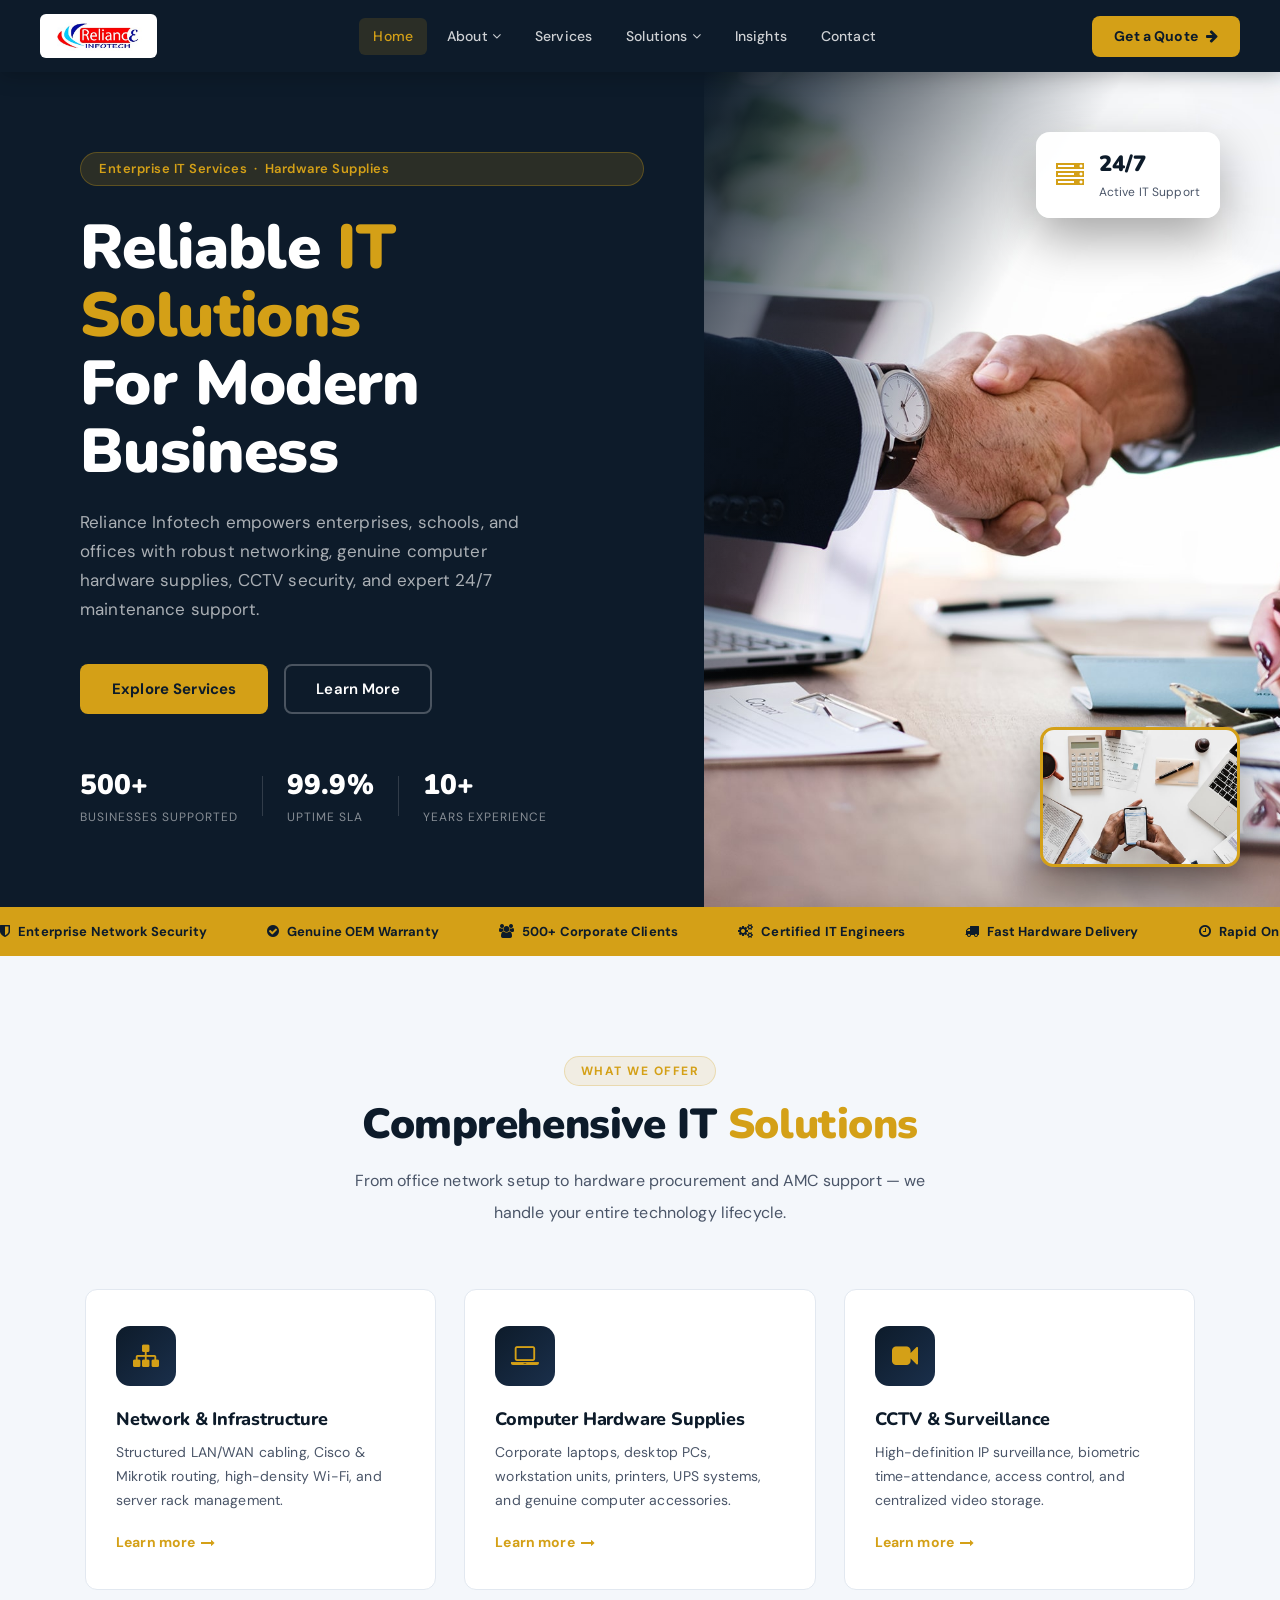
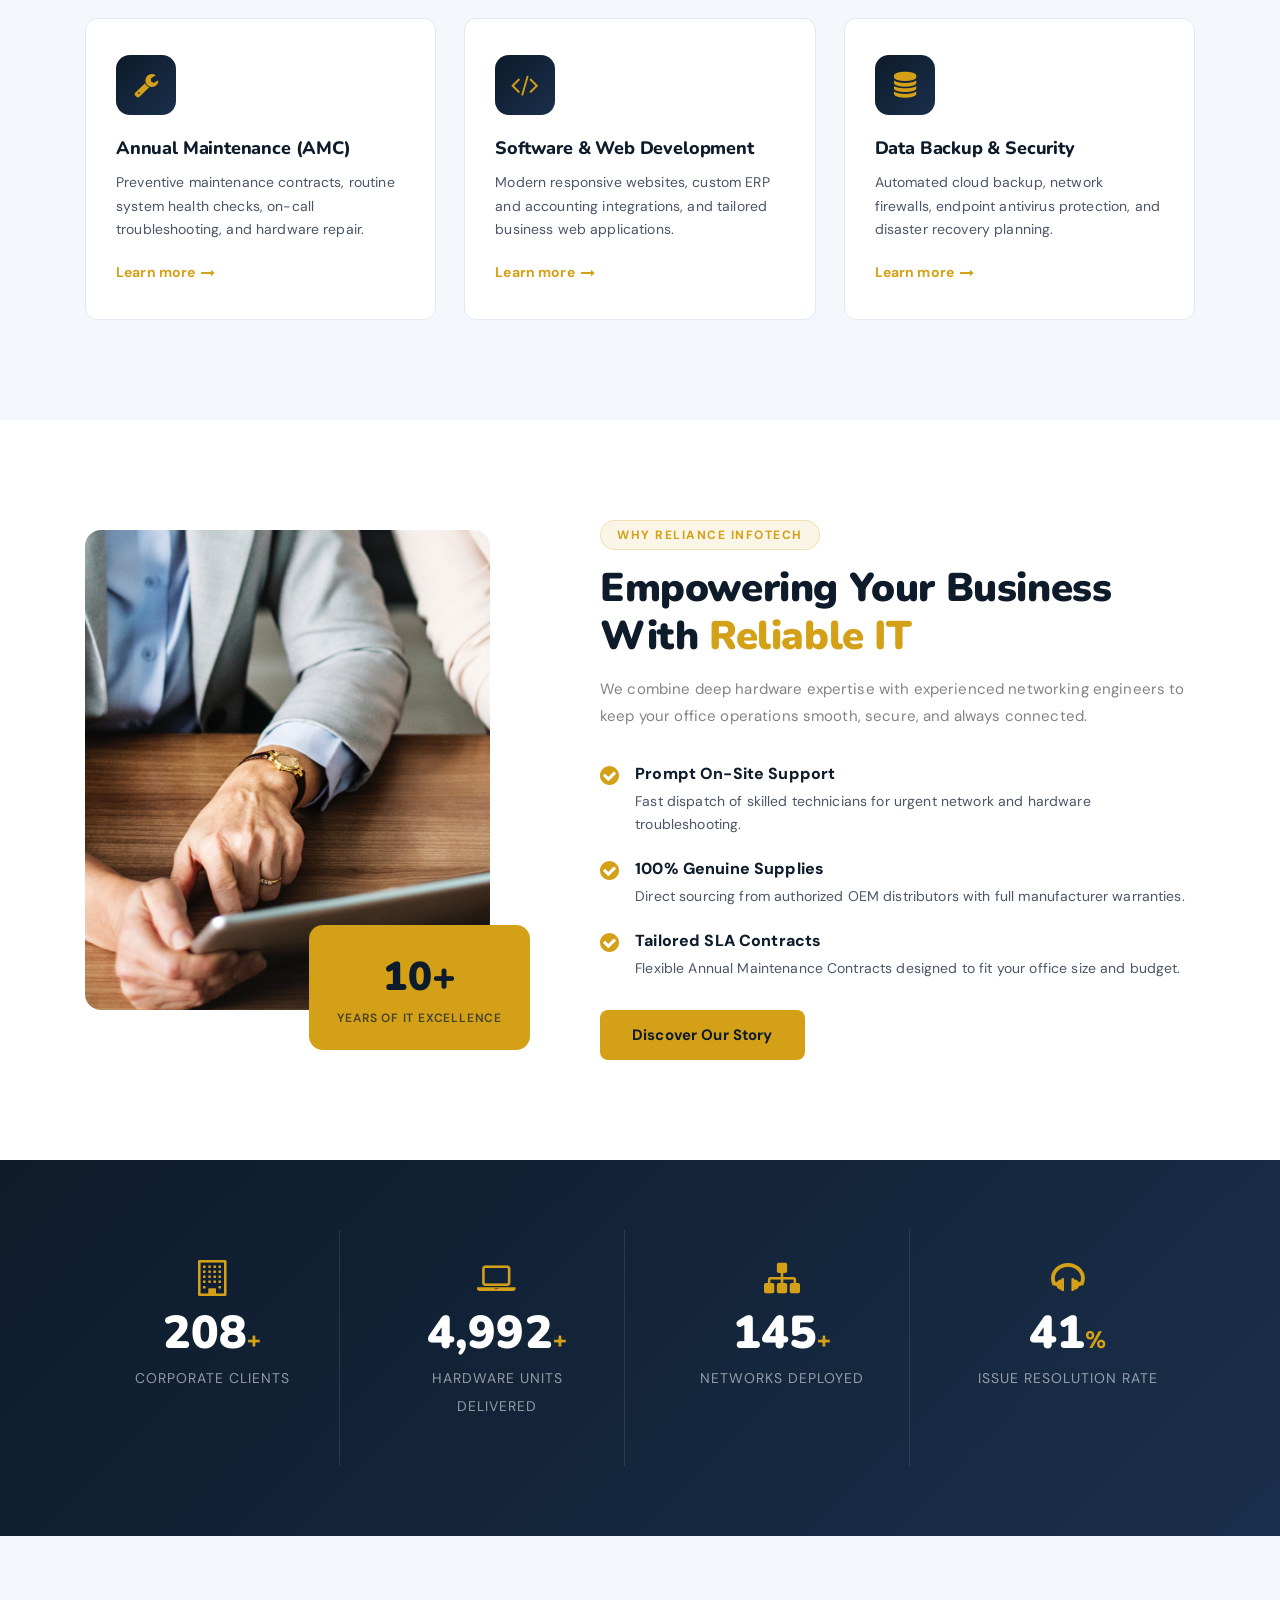
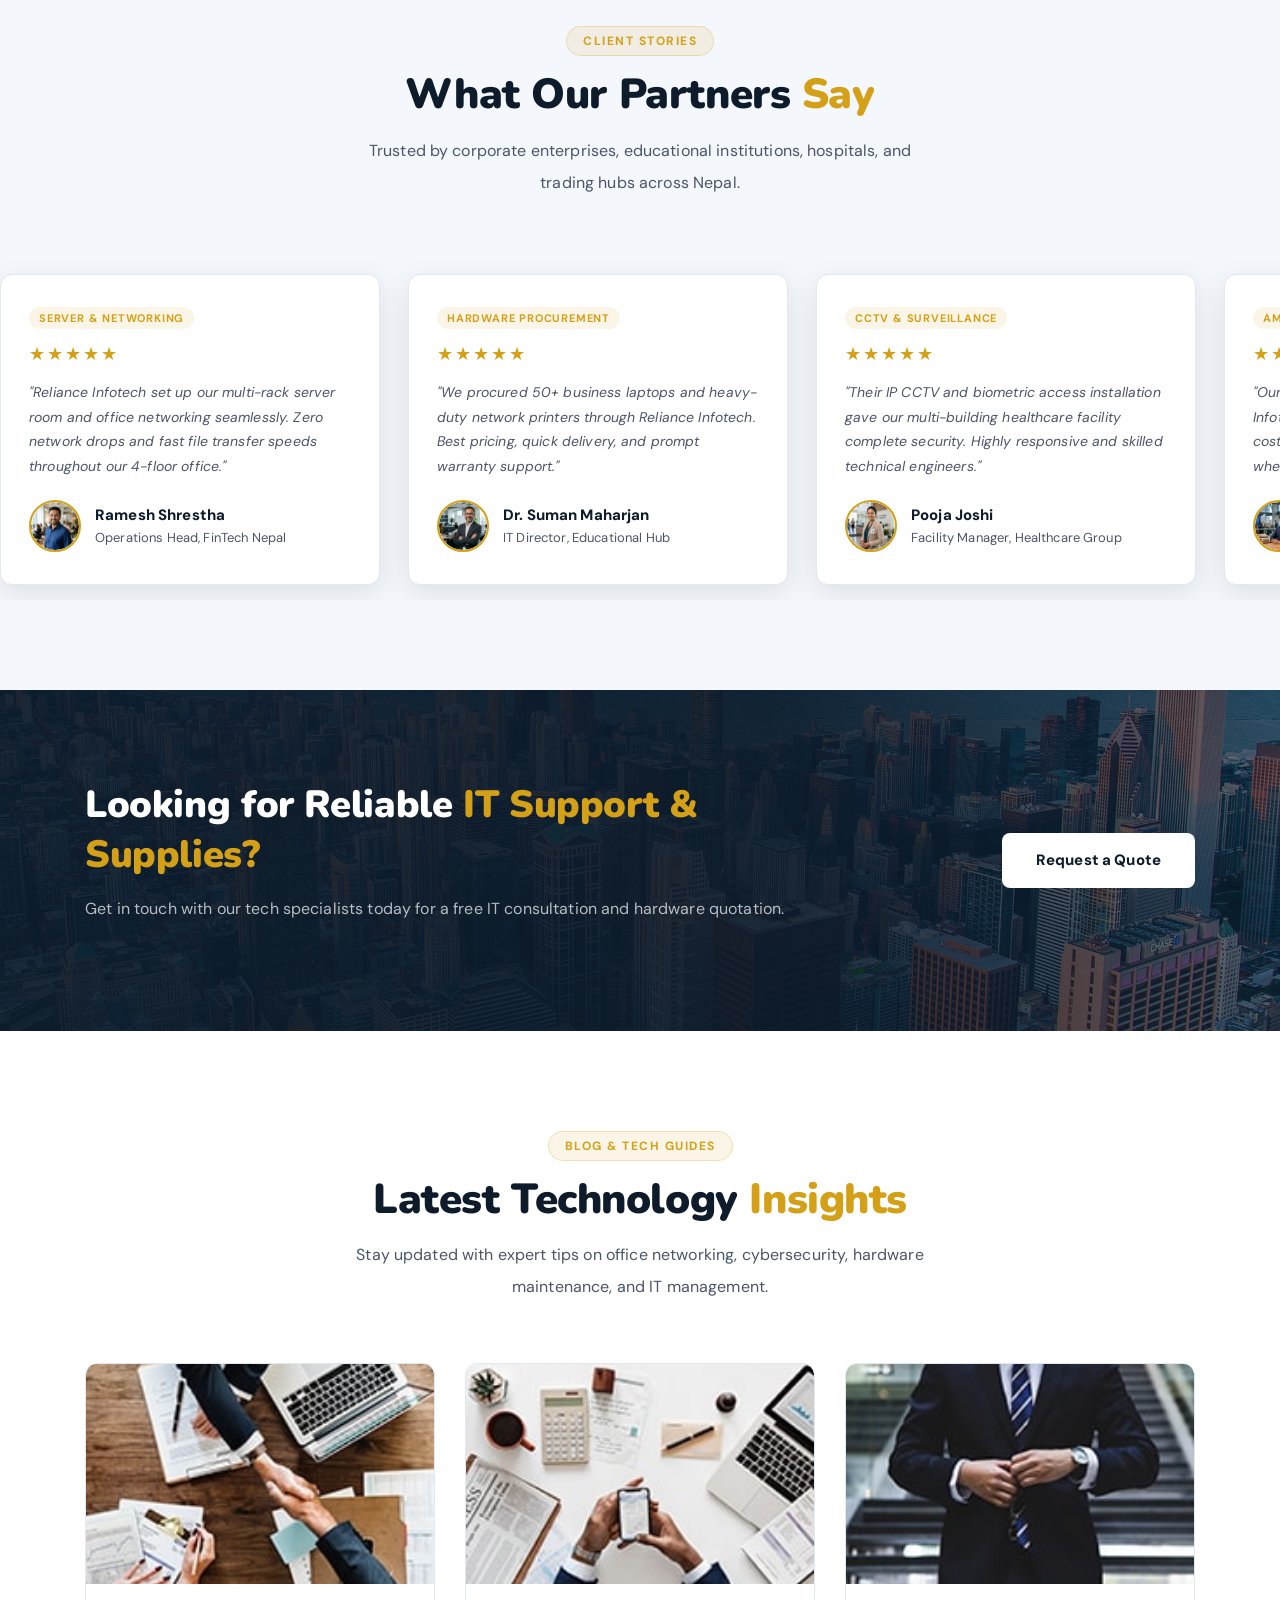
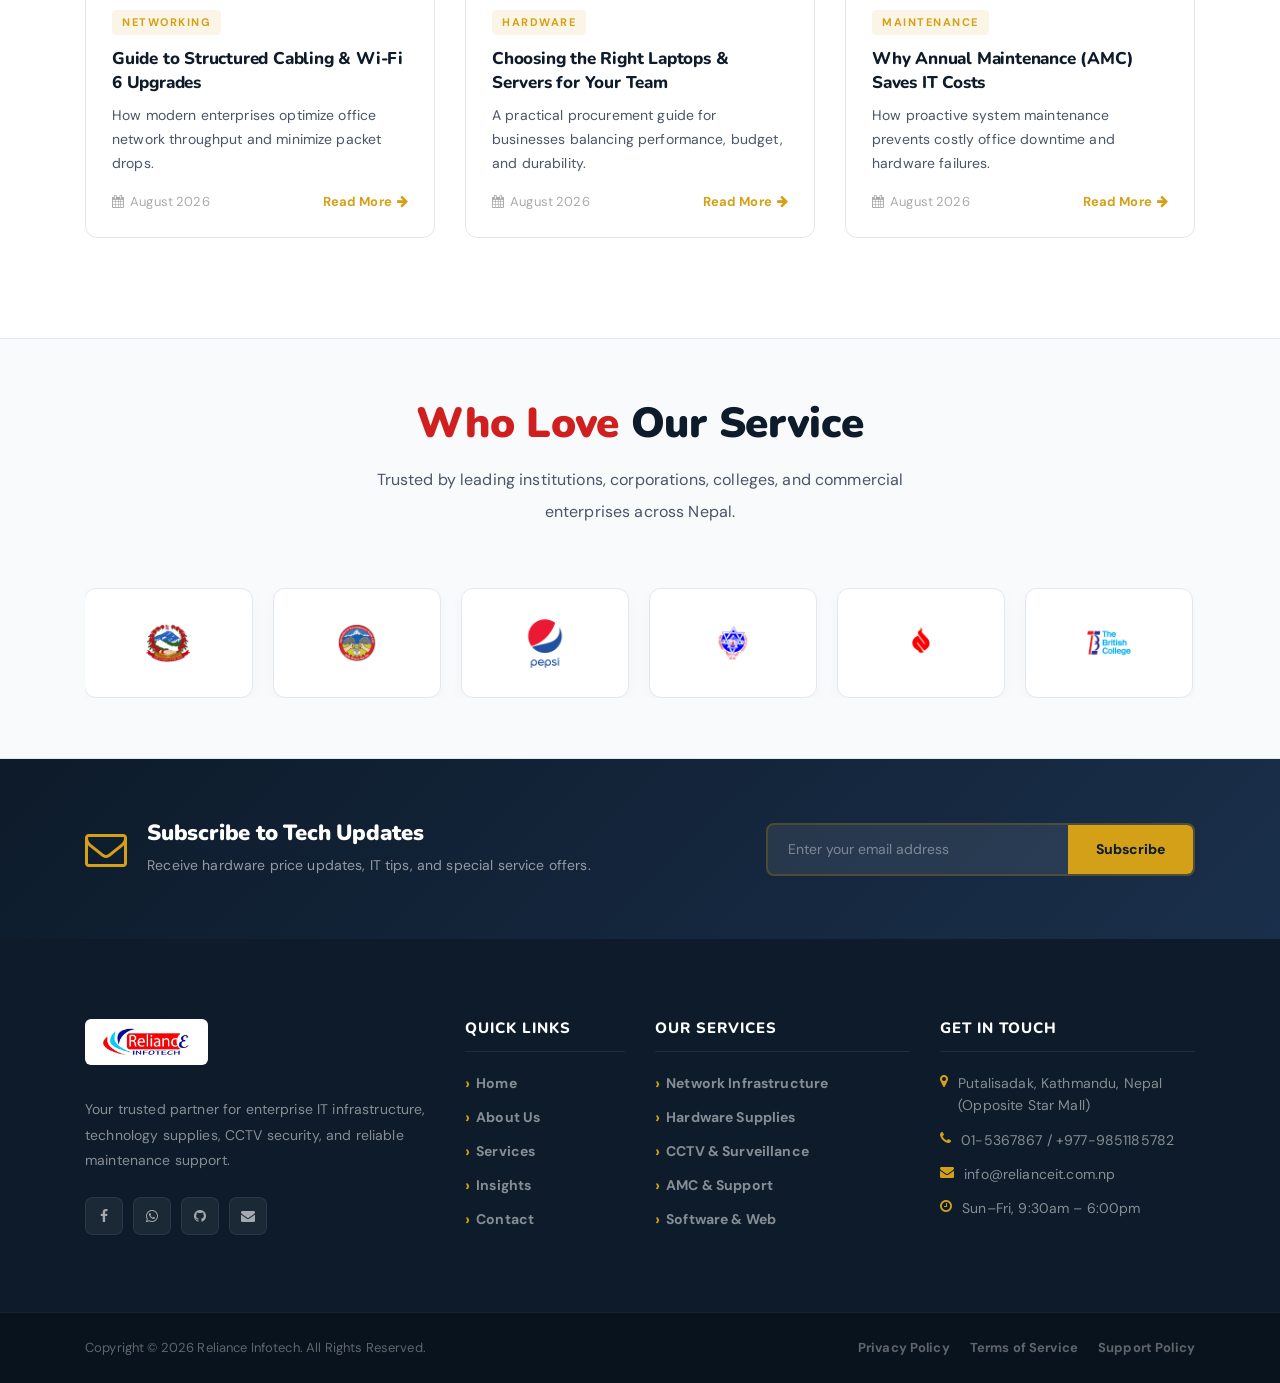
==== commit fd5ecfc8: "Add Who Love Our Service client logos carousel section before footer" ====
--- a/index.html
+++ b/index.html
@@ -469,6 +469,47 @@
         </div>
     </section>
 
+    <!-- ===== CLIENTS / WHO LOVE OUR SERVICE ===== -->
+    <section class="ve-section ve-clients-section">
+        <div class="container">
+            <div class="ve-section-header text-center">
+                <h2 class="ve-clients-title"><span class="text-danger-red">Who Love</span> Our Service</h2>
+                <p>Trusted by leading institutions, corporations, colleges, and commercial enterprises across Nepal.</p>
+            </div>
+            <div class="ve-clients-slider-wrap">
+                <div class="ve-clients-slider owl-carousel owl-theme">
+                    <div class="ve-client-card" title="CTEVT Nepal">
+                        <img src="img/clients/1-1.png" alt="CTEVT Nepal">
+                    </div>
+                    <div class="ve-client-card" title="Government of Nepal">
+                        <img src="img/clients/2-1.png" alt="Government of Nepal">
+                    </div>
+                    <div class="ve-client-card" title="Agricultural Development Bank">
+                        <img src="img/clients/3-1.png" alt="Agricultural Development Bank">
+                    </div>
+                    <div class="ve-client-card" title="Pepsi Nepal">
+                        <img src="img/clients/4.png" alt="Pepsi Nepal">
+                    </div>
+                    <div class="ve-client-card" title="Tribhuvan University Affiliated Institute">
+                        <img src="img/clients/5.png" alt="Tribhuvan University Affiliated Institute">
+                    </div>
+                    <div class="ve-client-card" title="Nepal Telecom / Partner">
+                        <img src="img/clients/6.png" alt="Nepal Telecom">
+                    </div>
+                    <div class="ve-client-card" title="Professional Training Institute">
+                        <img src="img/clients/7.png" alt="Professional Training Institute">
+                    </div>
+                    <div class="ve-client-card" title="Engineering &amp; Tech Partner">
+                        <img src="img/clients/8.png" alt="Engineering &amp; Tech Partner">
+                    </div>
+                    <div class="ve-client-card" title="Corporate Enterprise Partner">
+                        <img src="img/clients/9.png" alt="Corporate Enterprise Partner">
+                    </div>
+                </div>
+            </div>
+        </div>
+    </section>
+
     <!-- ===== NEWSLETTER ===== -->
     <section class="ve-newsletter-section">
         <div class="container">
--- a/css/custom-override.css
+++ b/css/custom-override.css
@@ -933,3 +933,62 @@
   .ve-nav-wrap { padding: 0 15px; }
   .ve-logo img { height: 38px; }
 }
+
+/* ============================================================
+   CLIENTS / PARTNERS SECTION ("Who Love Our Service")
+   ============================================================ */
+.ve-clients-section {
+  background: #f8fafc;
+  padding: 60px 0;
+  border-top: 1px solid var(--ve-border);
+  border-bottom: 1px solid var(--ve-border);
+  position: relative;
+}
+.ve-clients-title {
+  font-size: 32px;
+  font-weight: 800;
+  color: var(--ve-dark);
+  margin-bottom: 8px;
+  letter-spacing: -0.3px;
+}
+.ve-clients-title .ve-title-red,
+.text-danger-red {
+  color: #d01f1f !important;
+}
+.ve-clients-slider-wrap {
+  margin-top: 30px;
+}
+.ve-client-card {
+  background: #ffffff;
+  border: 1px solid var(--ve-border);
+  border-radius: 12px;
+  height: 110px;
+  display: flex;
+  align-items: center;
+  justify-content: center;
+  padding: 16px 20px;
+  box-shadow: 0 4px 15px rgba(0,0,0,0.03);
+  transition: transform 0.3s cubic-bezier(0.16, 1, 0.3, 1), box-shadow 0.3s ease, border-color 0.3s ease;
+  cursor: pointer;
+}
+.ve-client-card:hover {
+  transform: translateY(-4px);
+  box-shadow: 0 10px 25px rgba(13,27,42,0.08);
+  border-color: #d01f1f;
+}
+.ve-client-card img {
+  max-height: 70px;
+  max-width: 100%;
+  width: auto !important;
+  object-fit: contain;
+  margin: 0 auto;
+  transition: transform 0.3s ease;
+}
+.ve-client-card:hover img {
+  transform: scale(1.06);
+}
+.ve-clients-slider .owl-stage {
+  display: flex;
+  align-items: center;
+}
+
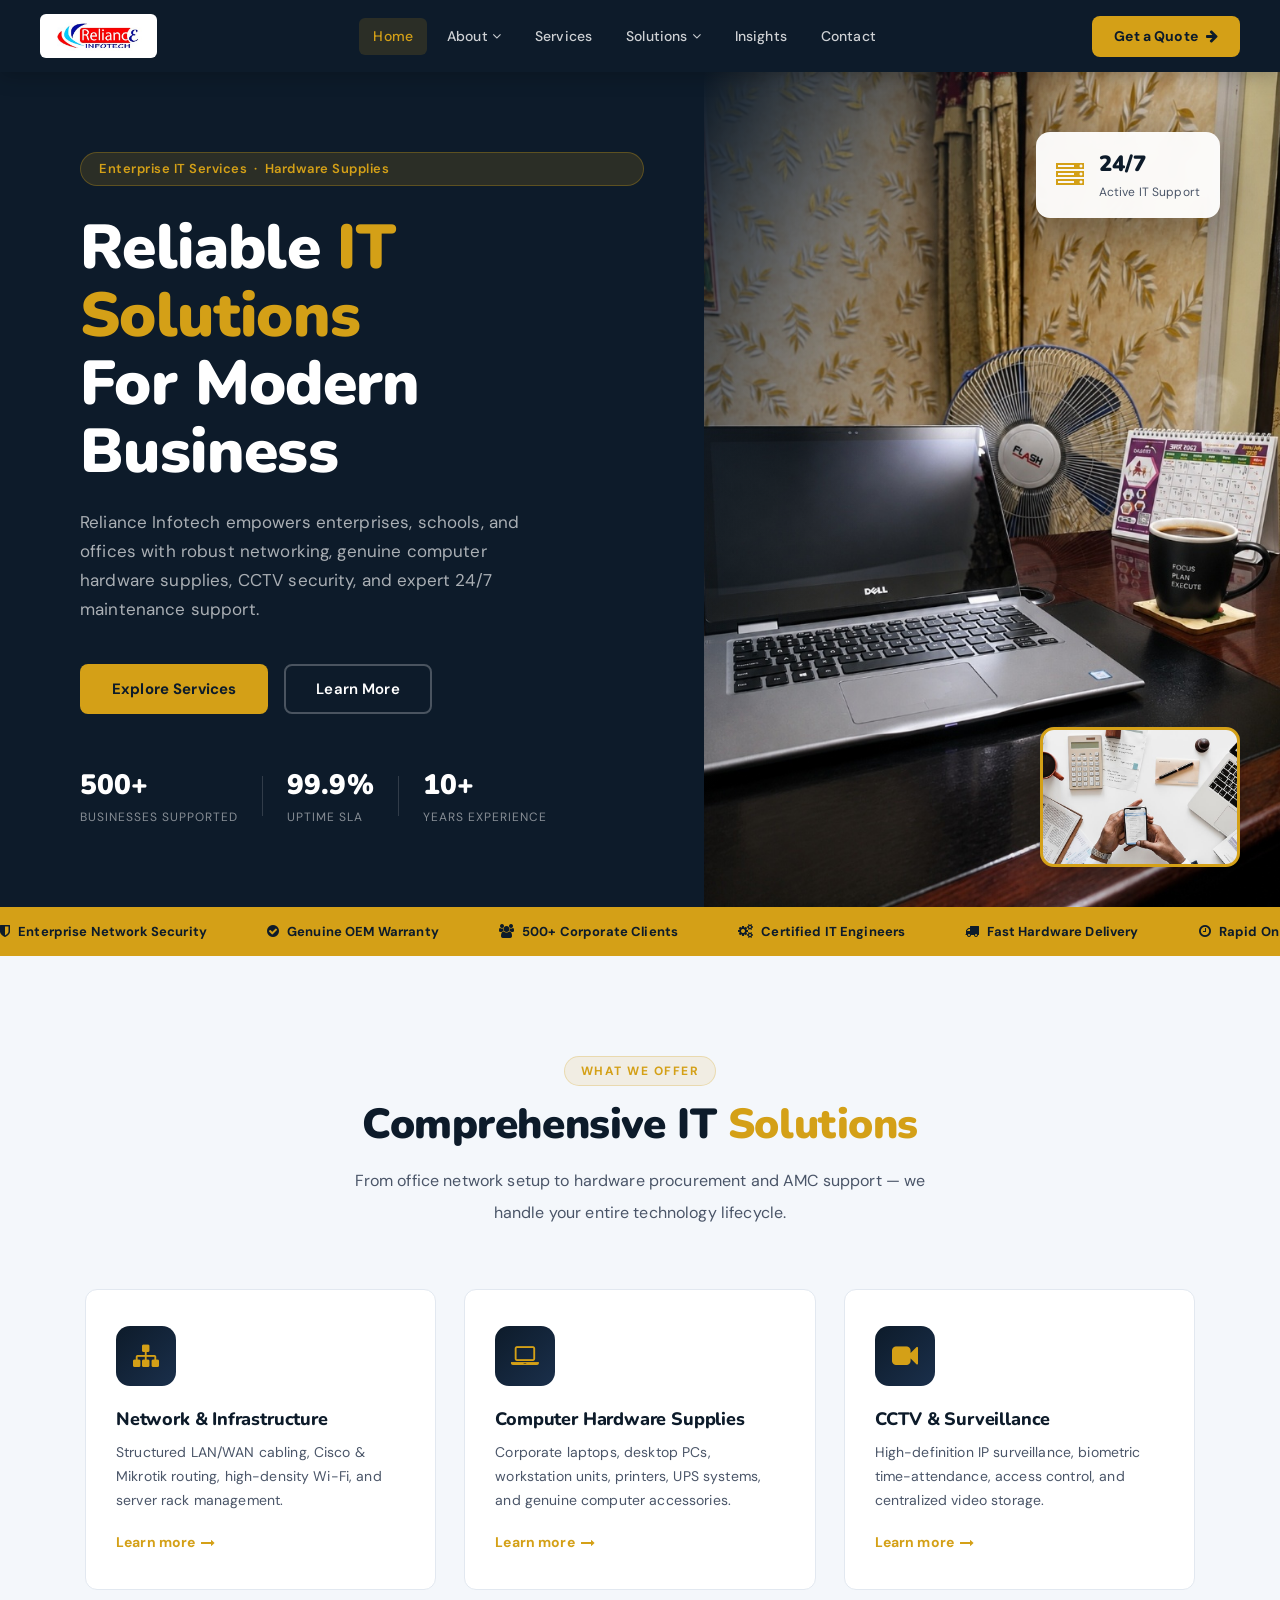
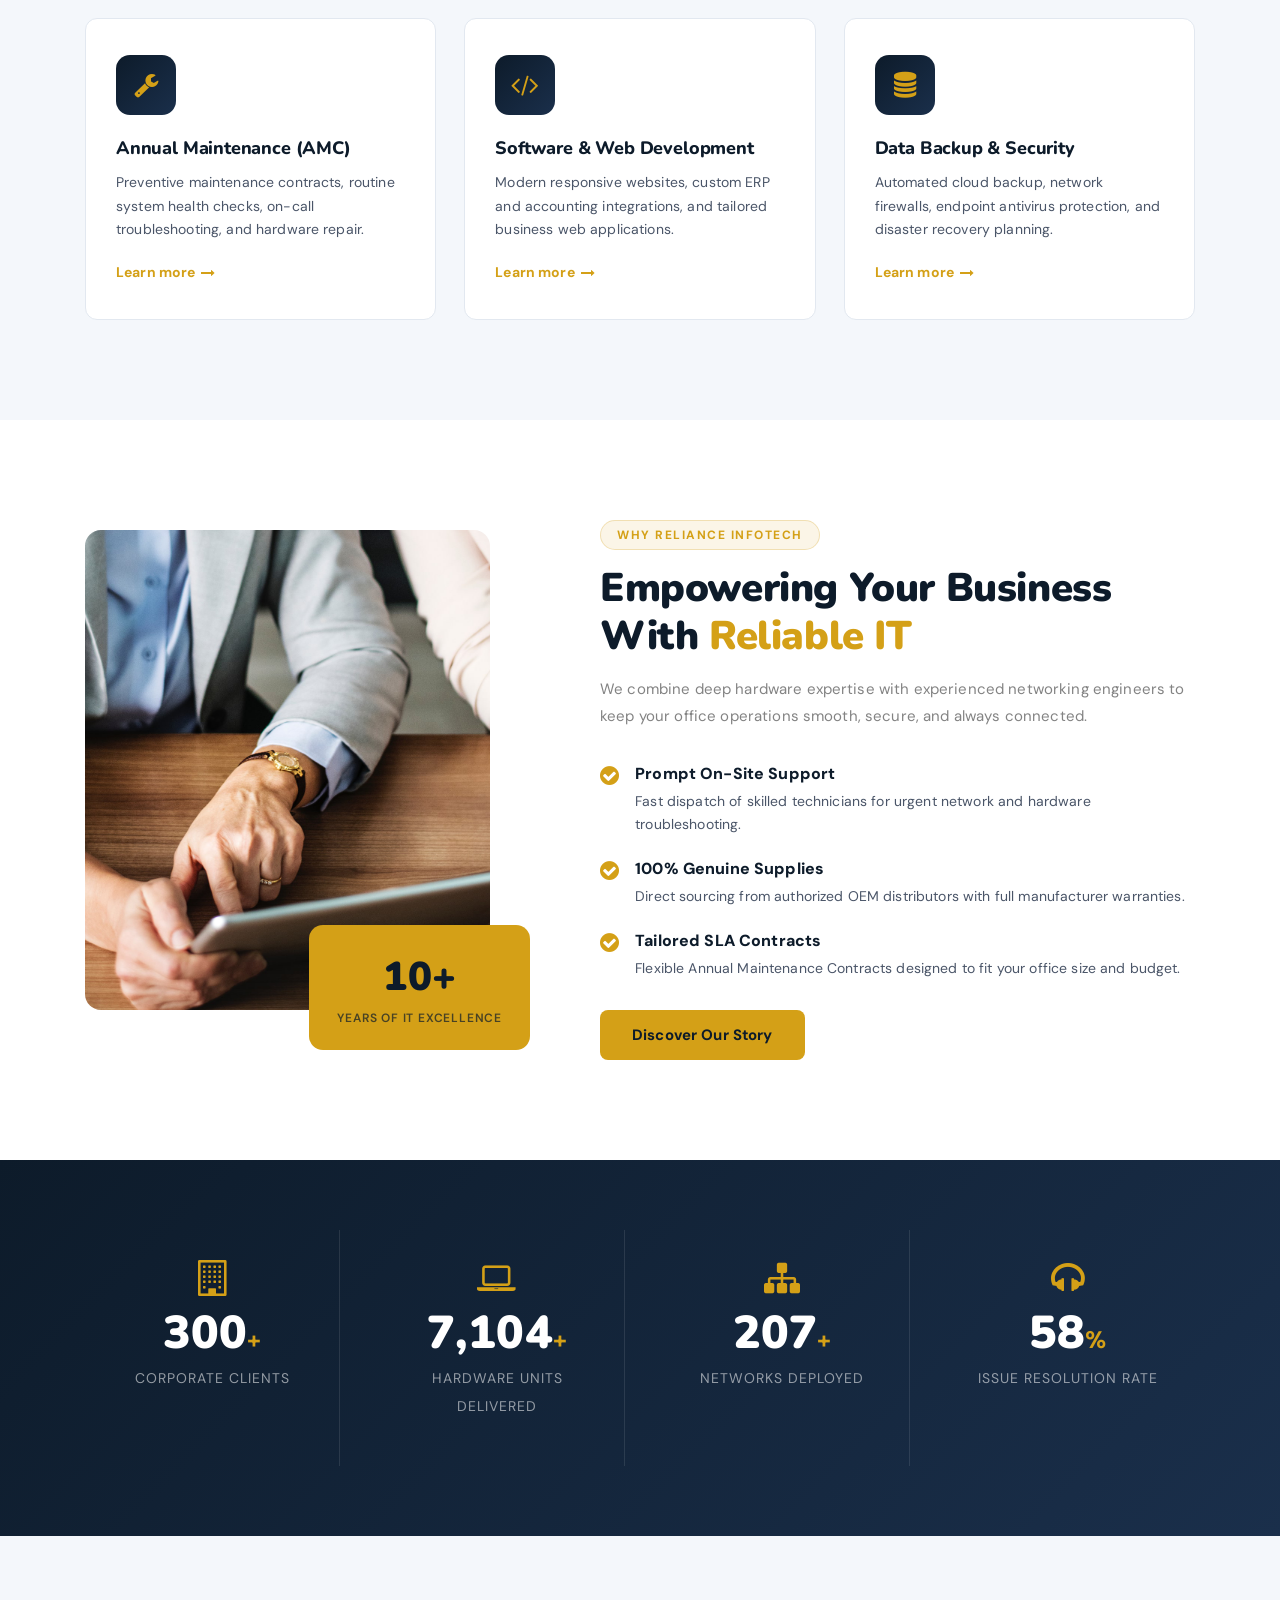
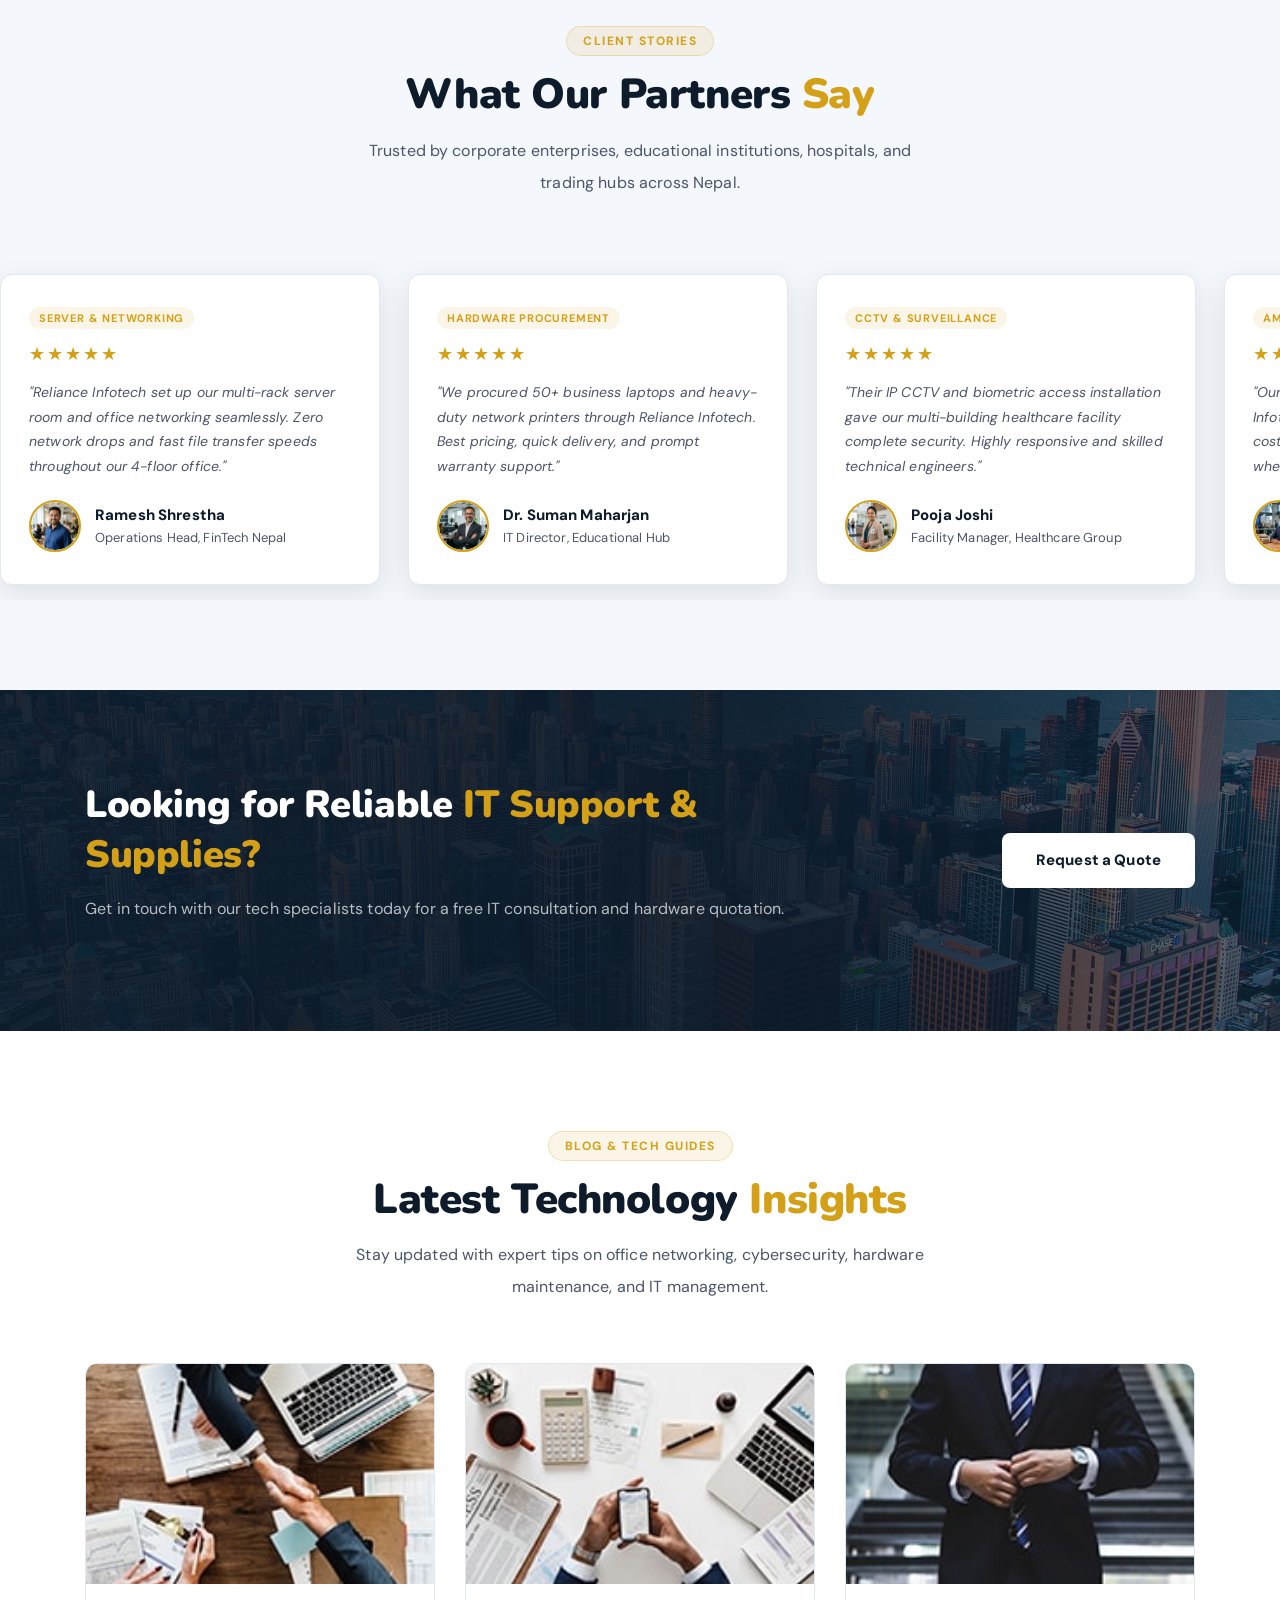
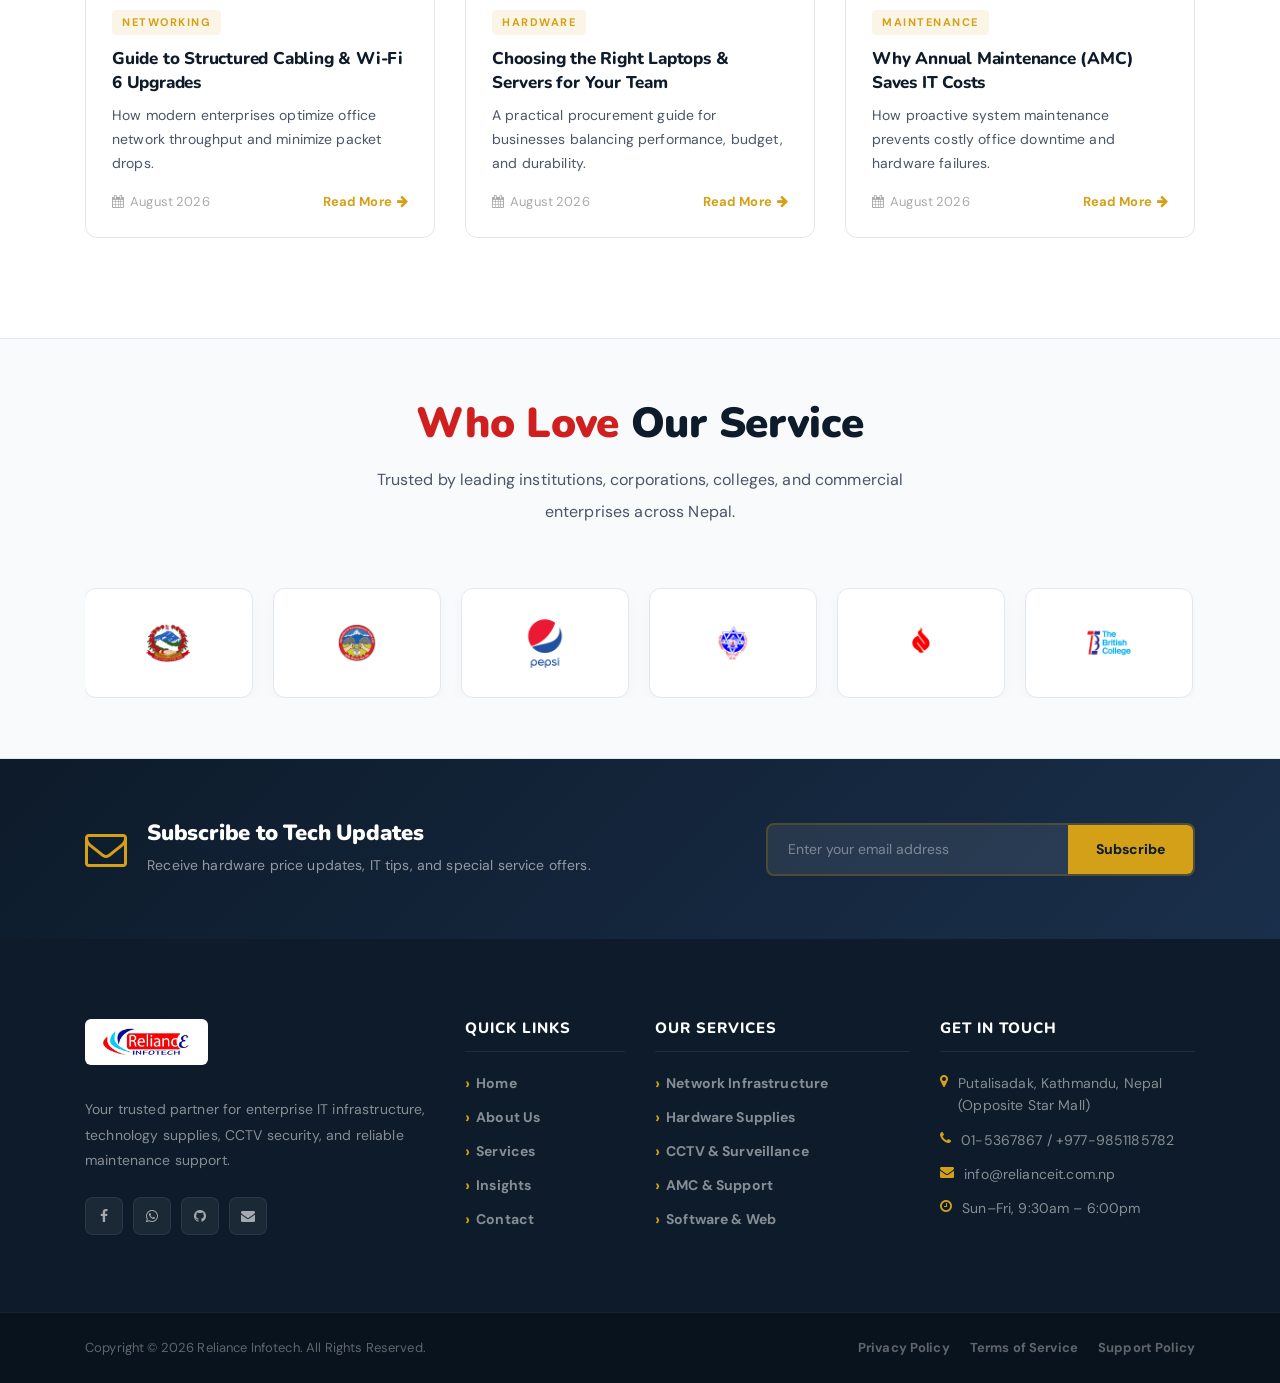
==== commit 7d694381: "Update hero section image with workspace desk photo" ====
--- a/index.html
+++ b/index.html
@@ -109,7 +109,7 @@
         </div>
         <!-- Right Panel -->
         <div class="ve-hero-right">
-            <div class="ve-hero-img-main bg-img" style="background-image:url(img/bg-img/1.jpg);"></div>
+            <div class="ve-hero-img-main bg-img" style="background-image:url(img/bg-img/hero-workspace.jpg);"></div>
             <div class="ve-hero-img-accent bg-img" style="background-image:url(img/bg-img/3.jpg);"></div>
             <!-- Floating card -->
             <div class="ve-float-card">
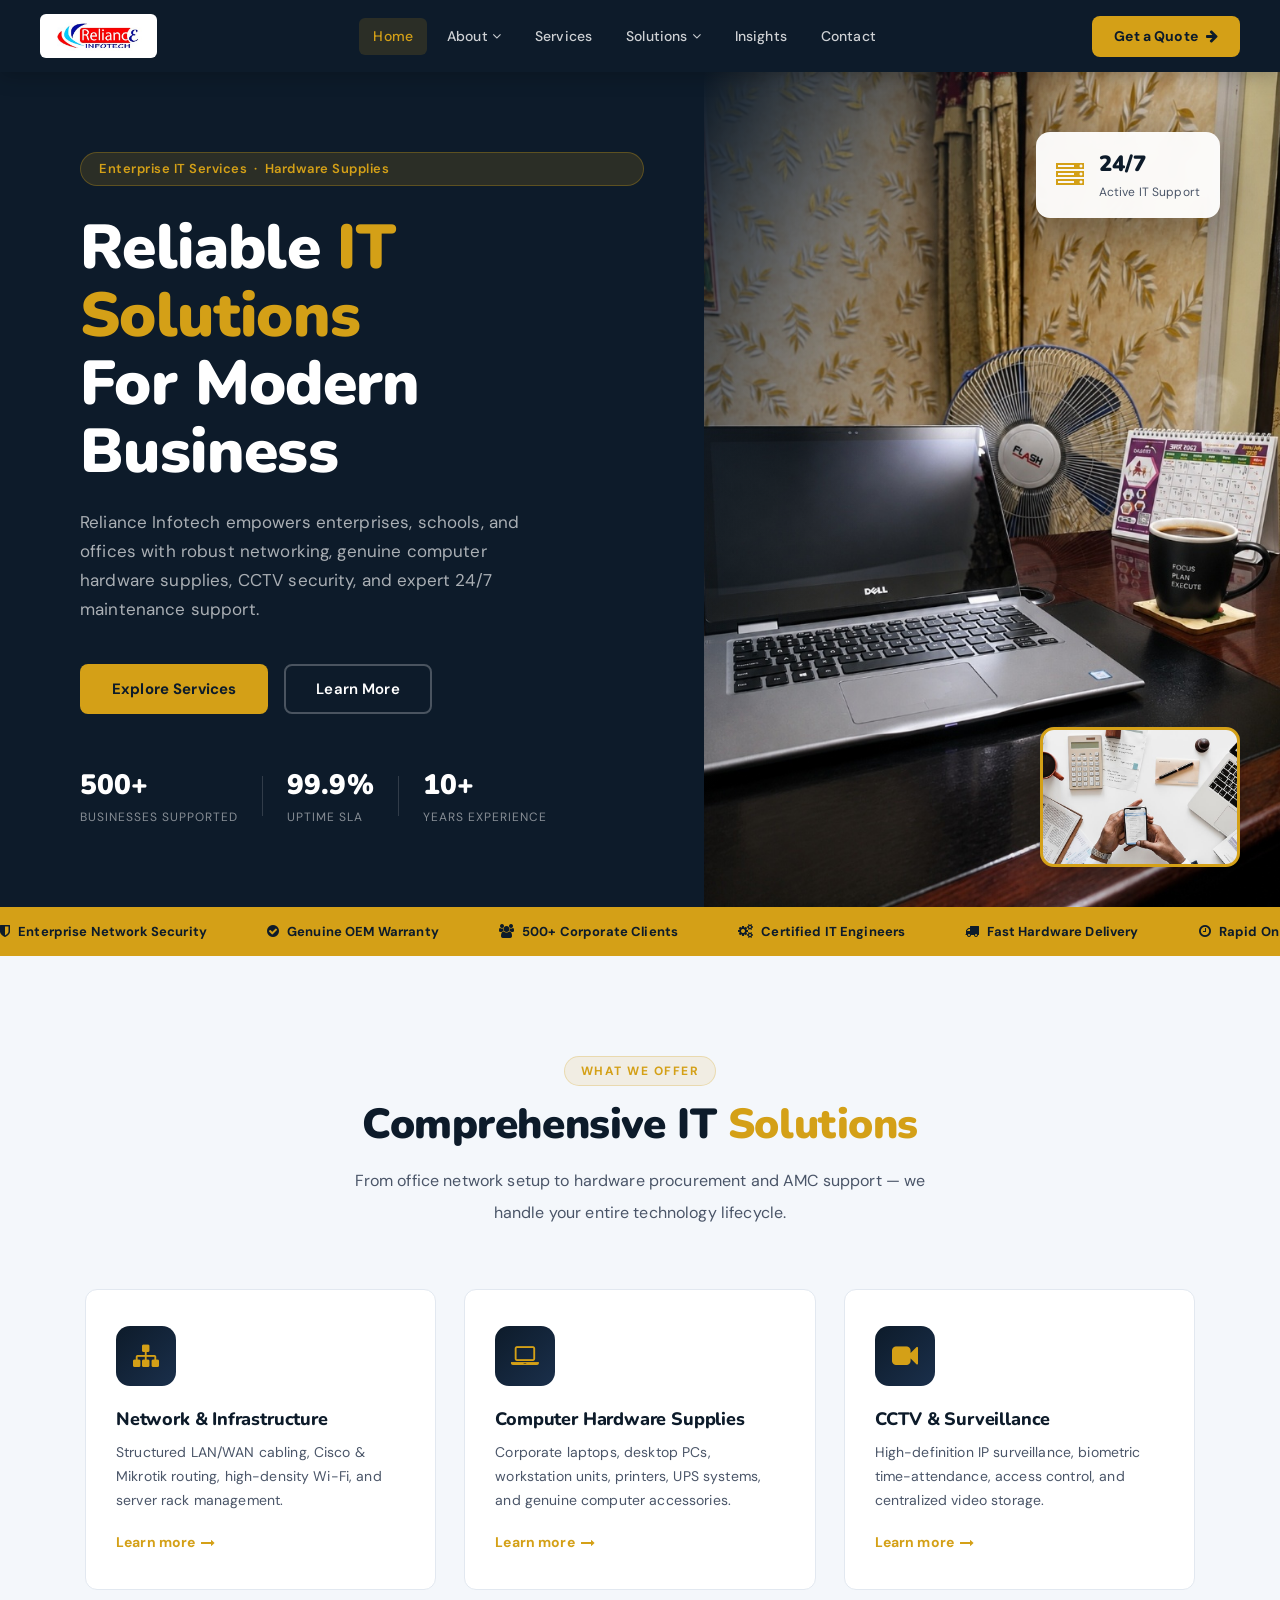
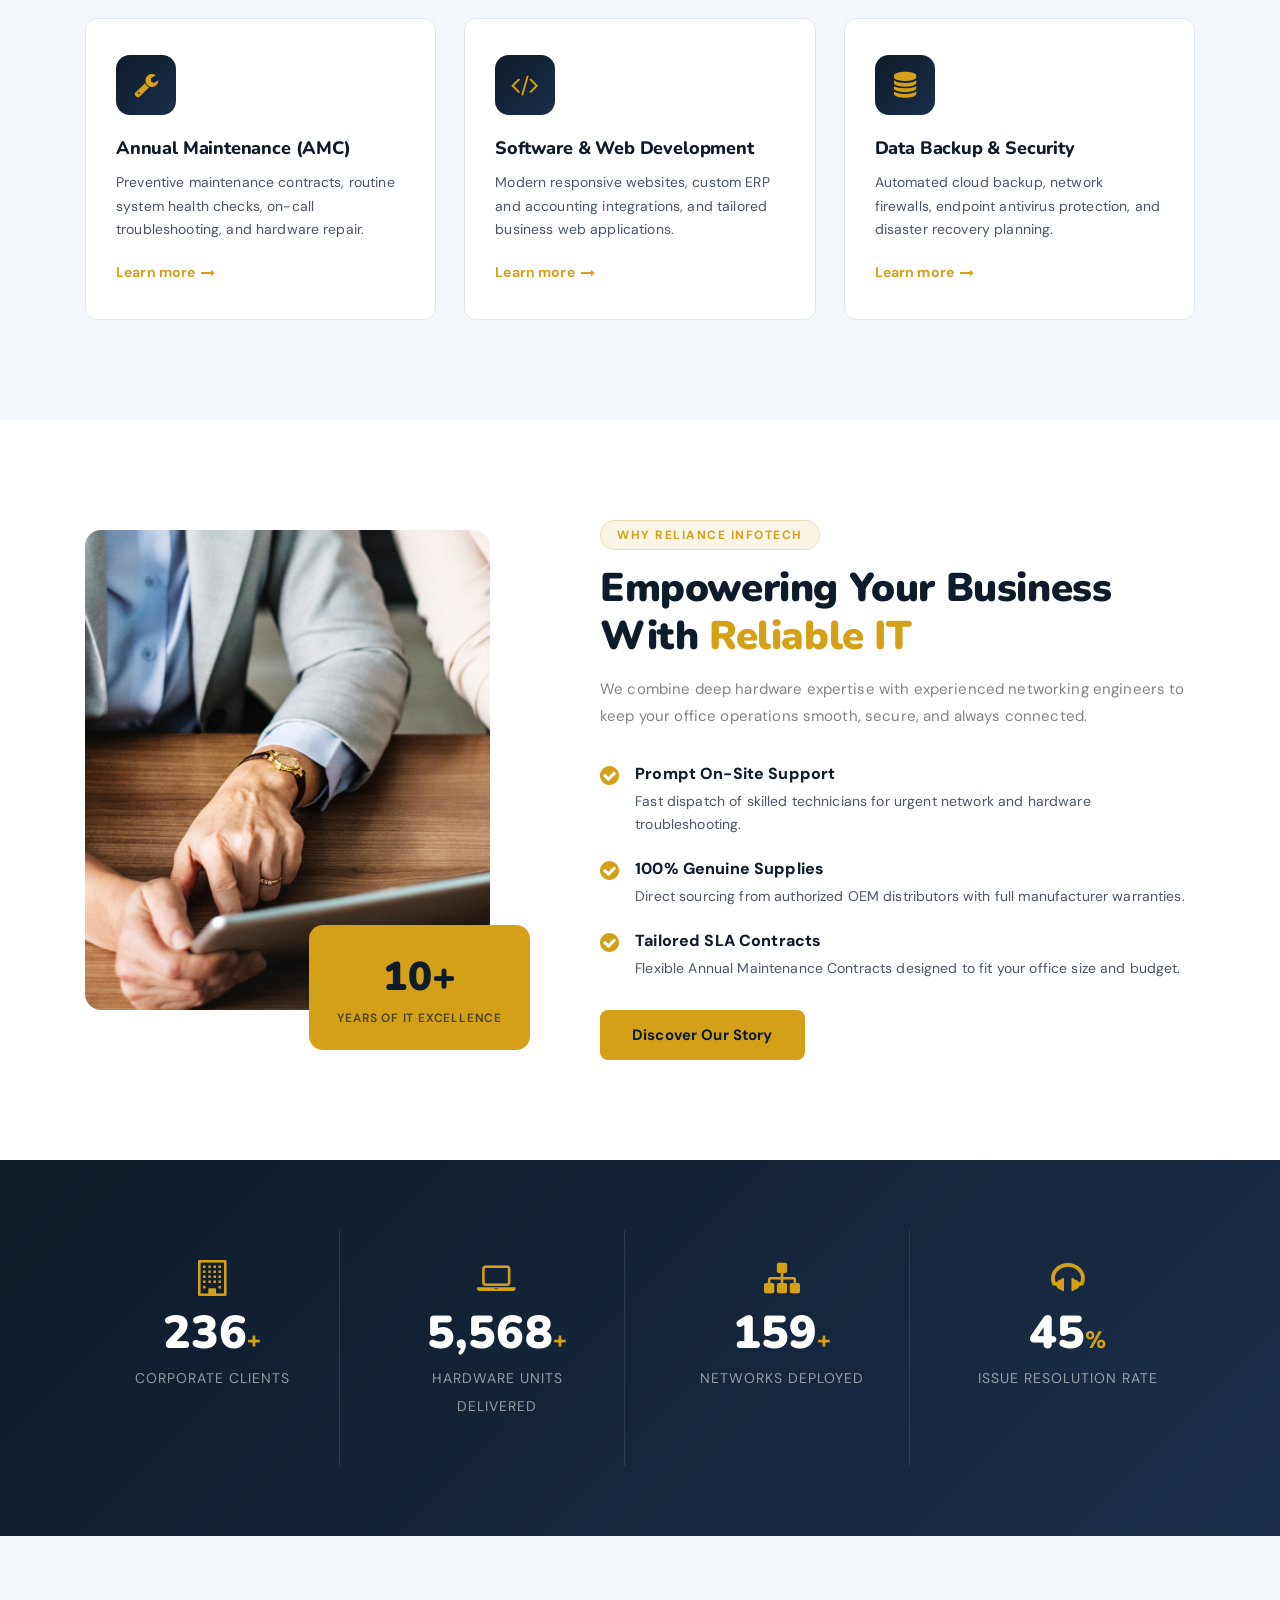
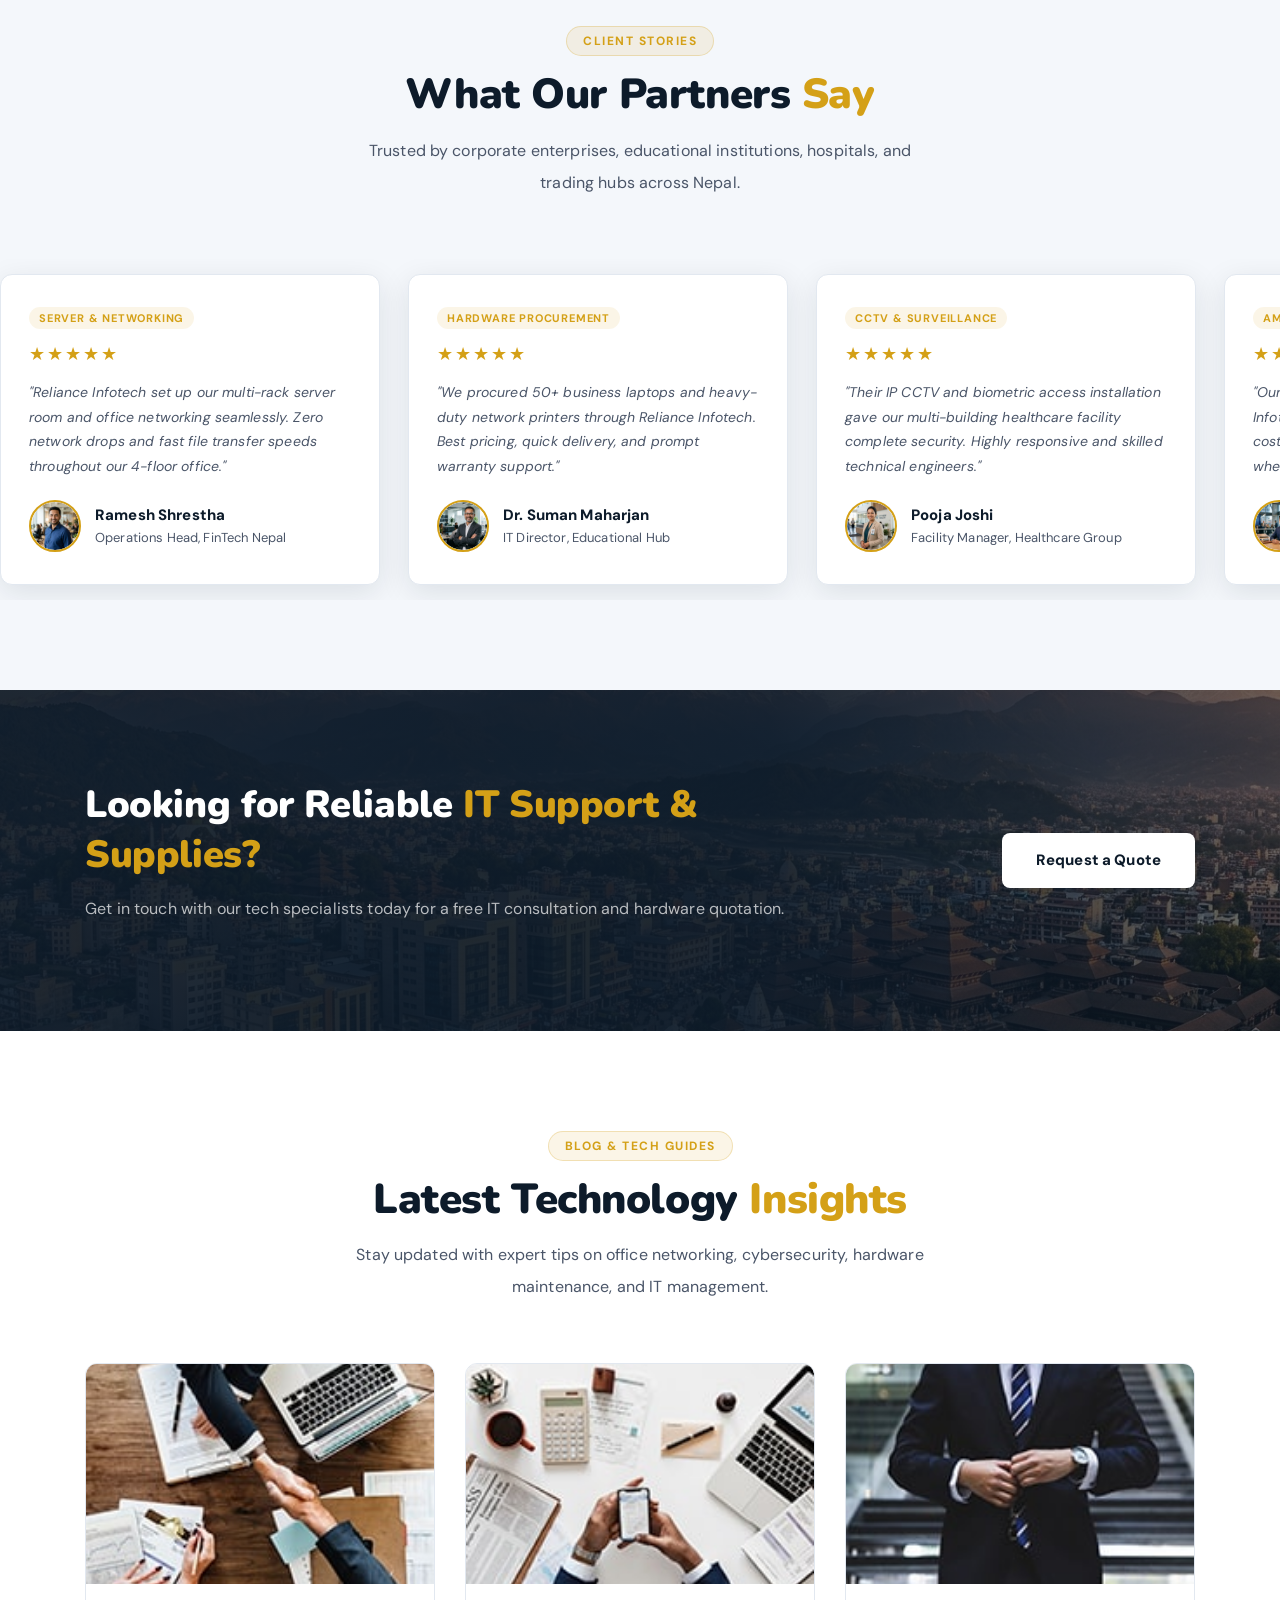
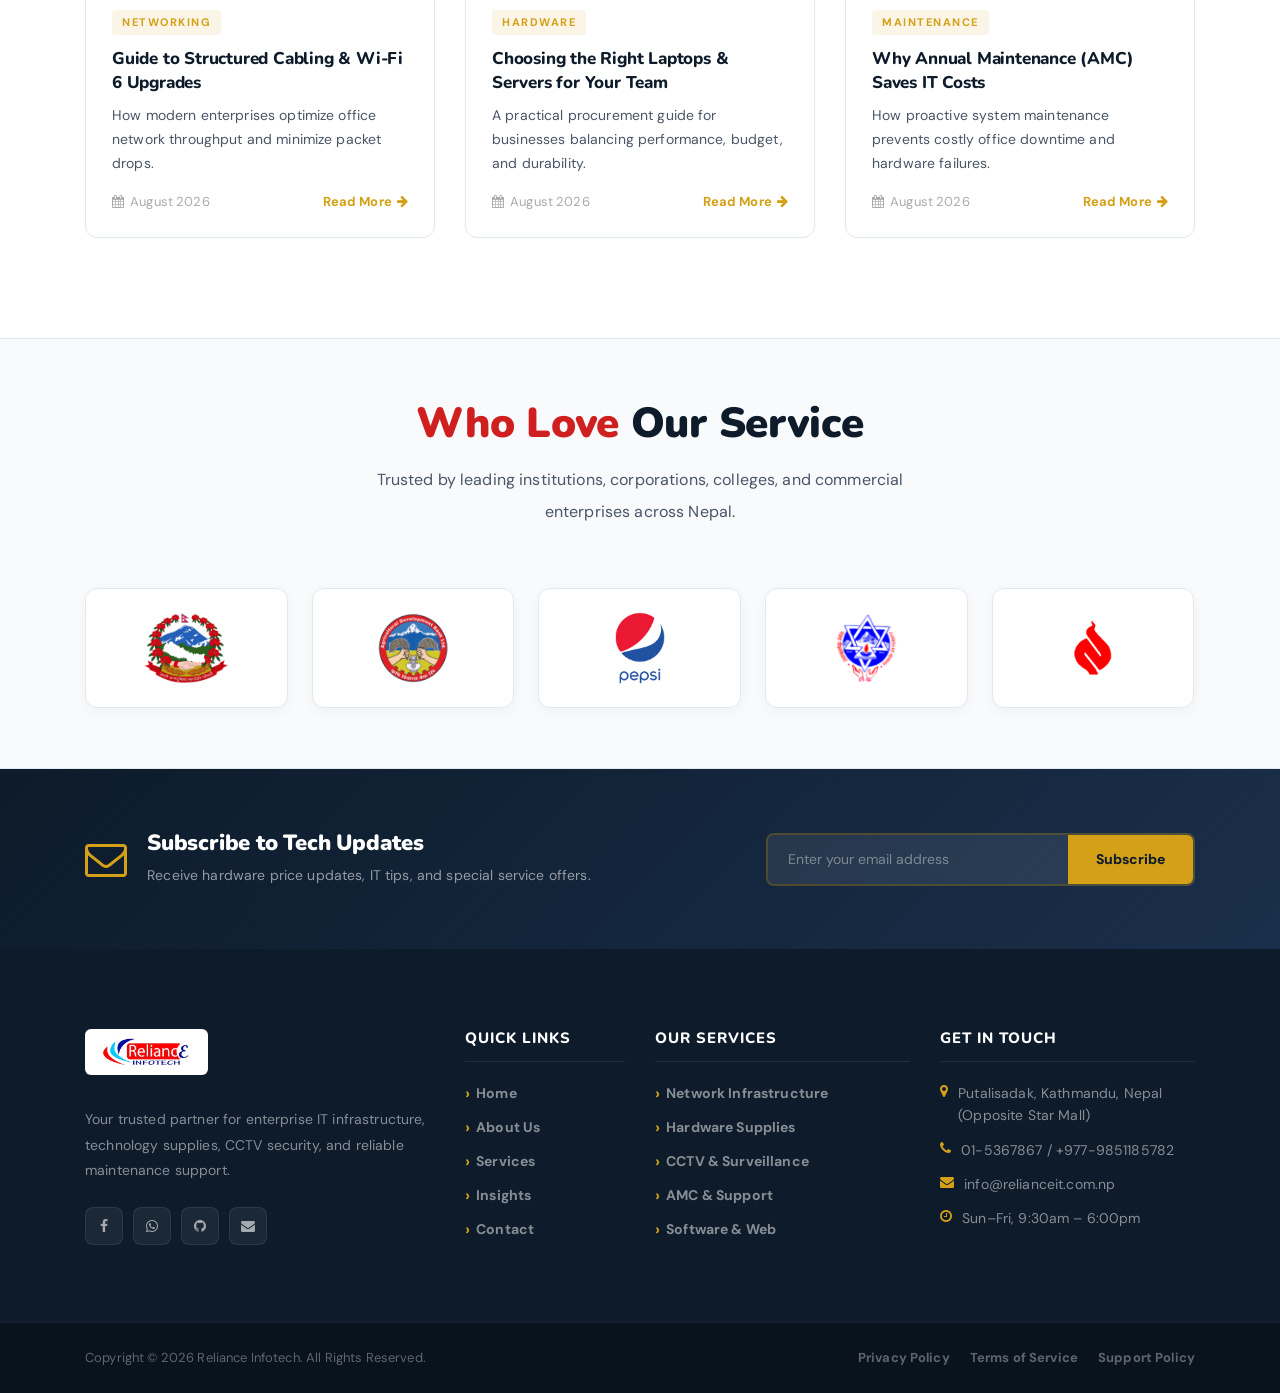
==== commit b4274dec: "Update CTA banner background with scenic Nepali Kathmandu cityscape and Himalayan mountains" ====
--- a/index.html
+++ b/index.html
@@ -399,7 +399,7 @@
     </section>
 
     <!-- ===== CTA BANNER ===== -->
-    <section class="ve-cta-banner bg-img" style="background-image:url(img/bg-img/6.jpg);">
+    <section class="ve-cta-banner bg-img" style="background-image:url(img/bg-img/cta-nepal-bg.jpg);">
         <div class="ve-cta-overlay"></div>
         <div class="container ve-cta-content">
             <div class="row align-items-center">
--- a/css/custom-override.css
+++ b/css/custom-override.css
@@ -823,7 +823,22 @@
 .ve-ca-hours ul li:last-child { border-bottom:none; }
 .ve-ca-hours ul li span { color:rgba(255,255,255,0.5); }
 .ve-ca-hours ul li strong { color:#fff; }
-.ve-ca-social h5 { font-size:15px; font-weight:700; color:var(--ve-dark); margin-bottom:12px; }
+
+/* Office Map Card */
+.ve-ca-map { background:#fff; border-radius:var(--ve-radius); padding:24px; border:1px solid var(--ve-border); box-shadow:0 4px 15px rgba(0,0,0,0.03); }
+.ve-ca-map h5 { font-size:16px; font-weight:800; color:var(--ve-dark); margin-bottom:6px; display:flex; align-items:center; gap:8px; }
+.ve-ca-map h5 i { color:var(--ve-gold); }
+.ve-map-addr { font-size:13px; color:var(--ve-text); margin-bottom:14px; }
+.ve-map-frame { border-radius:10px; overflow:hidden; line-height:0; border:1px solid var(--ve-border); }
+.ve-map-frame iframe { width:100%; height:230px; border:0; display:block; }
+
+/* Connect With Us Card */
+.ve-ca-social { background:#fff; border-radius:var(--ve-radius); padding:22px 24px; border:1px solid var(--ve-border); }
+.ve-ca-social h5 { font-size:15px; font-weight:800; color:var(--ve-dark); margin-bottom:14px; }
+.ve-ca-social .ve-social { display:flex; gap:12px; }
+.ve-ca-social .ve-social a { width:40px; height:40px; border-radius:10px; background:var(--ve-light); color:var(--ve-dark); border:1px solid var(--ve-border); display:flex; align-items:center; justify-content:center; font-size:16px; text-decoration:none; transition:var(--ve-trans); }
+.ve-ca-social .ve-social a:hover { background:var(--ve-gold); color:var(--ve-dark); border-color:var(--ve-gold); transform:translateY(-2px); }
+
 
 /* Blog / Sidebar */
 .ve-sidebar { display:flex; flex-direction:column; gap:30px; padding-left:20px; }
@@ -957,29 +972,40 @@
 }
 .ve-clients-slider-wrap {
   margin-top: 30px;
+  position: relative;
+}
+.ve-clients-slider.owl-carousel .owl-stage-outer {
+  padding: 12px 6px 16px 6px !important;
+  margin: -12px -6px -16px -6px !important;
+  overflow: hidden;
+}
+.ve-clients-slider .owl-stage {
+  display: flex;
+  align-items: center;
 }
 .ve-client-card {
   background: #ffffff;
   border: 1px solid var(--ve-border);
   border-radius: 12px;
-  height: 110px;
+  height: 120px;
   display: flex;
   align-items: center;
   justify-content: center;
   padding: 16px 20px;
-  box-shadow: 0 4px 15px rgba(0,0,0,0.03);
+  box-shadow: 0 4px 14px rgba(0,0,0,0.04);
   transition: transform 0.3s cubic-bezier(0.16, 1, 0.3, 1), box-shadow 0.3s ease, border-color 0.3s ease;
   cursor: pointer;
 }
 .ve-client-card:hover {
   transform: translateY(-4px);
-  box-shadow: 0 10px 25px rgba(13,27,42,0.08);
+  box-shadow: 0 10px 25px rgba(13,27,42,0.09);
   border-color: #d01f1f;
 }
 .ve-client-card img {
-  max-height: 70px;
-  max-width: 100%;
+  max-height: 76px;
+  max-width: 82%;
   width: auto !important;
+  height: auto !important;
   object-fit: contain;
   margin: 0 auto;
   transition: transform 0.3s ease;
@@ -987,8 +1013,8 @@
 .ve-client-card:hover img {
   transform: scale(1.06);
 }
-.ve-clients-slider .owl-stage {
-  display: flex;
-  align-items: center;
-}
-
+@media(max-width:767px) {
+  .ve-client-card { height: 100px; padding: 10px 14px; }
+  .ve-client-card img { max-height: 60px; }
+}
+
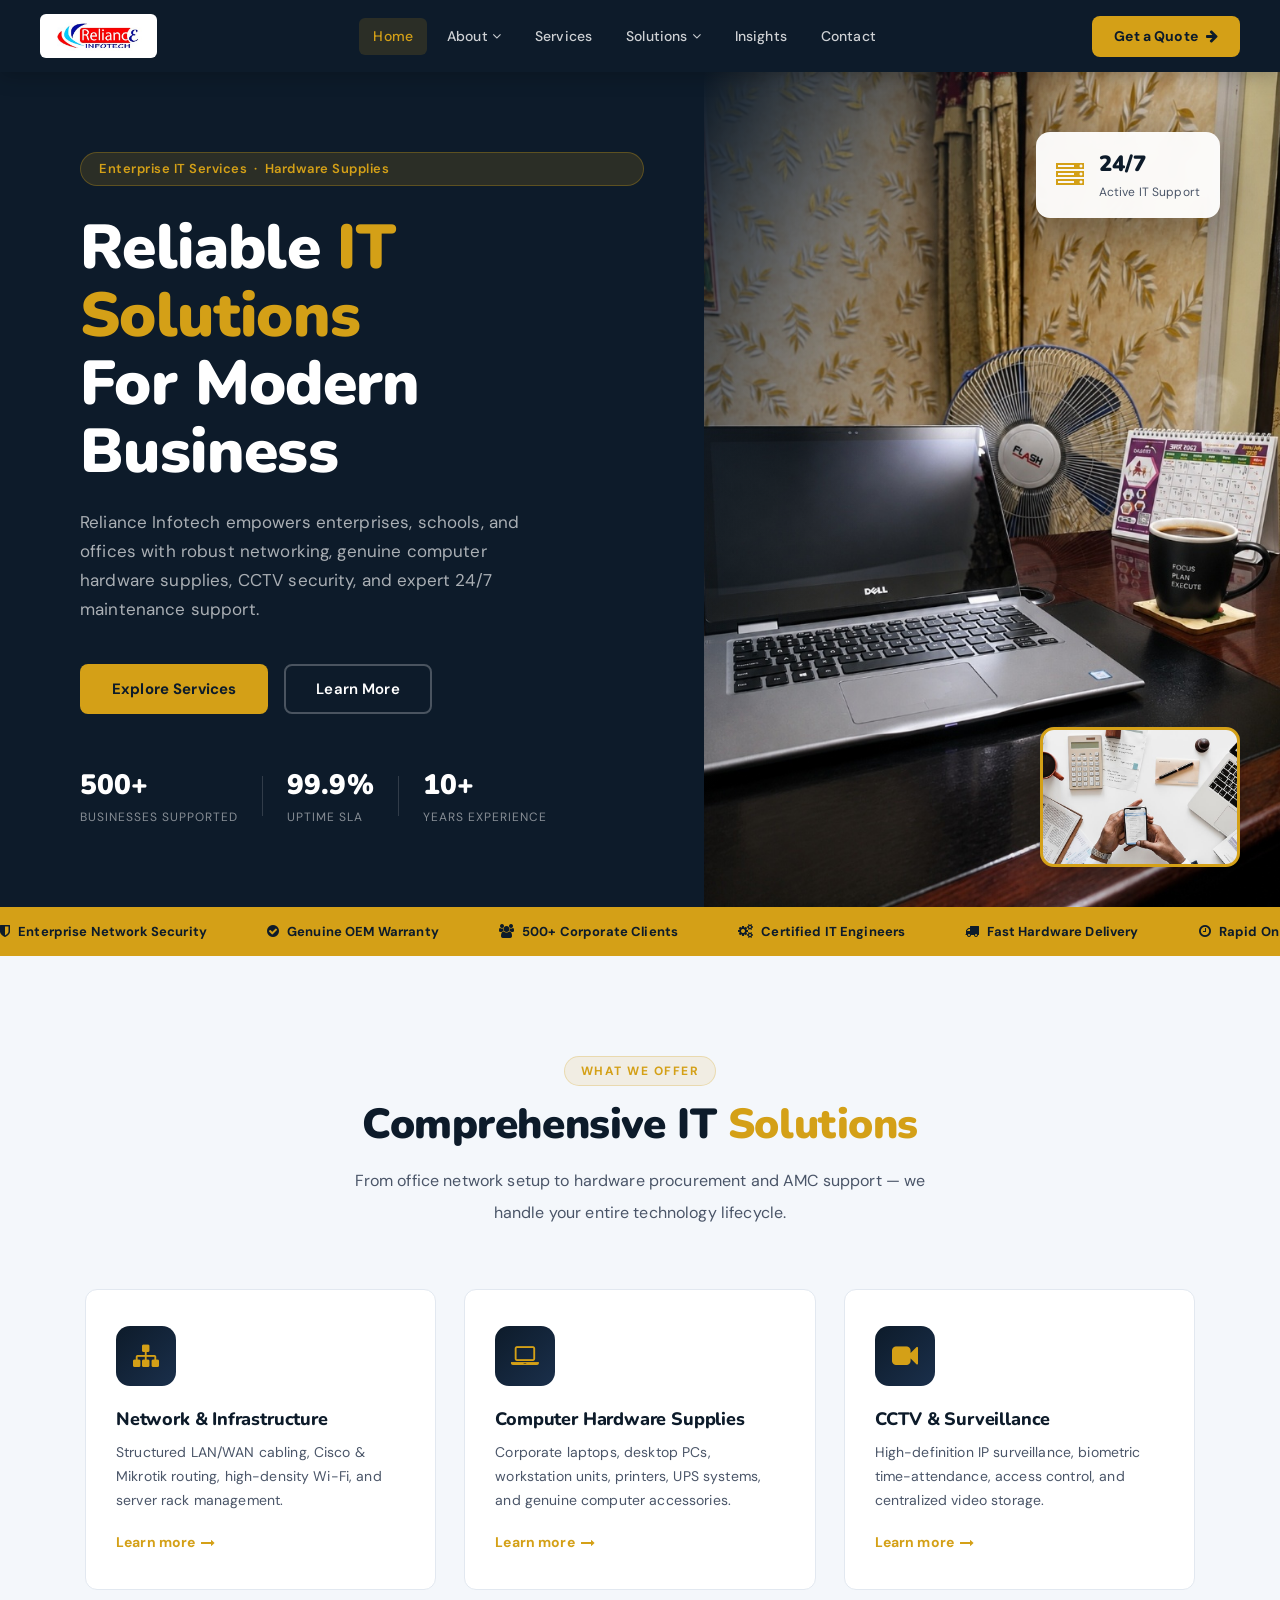
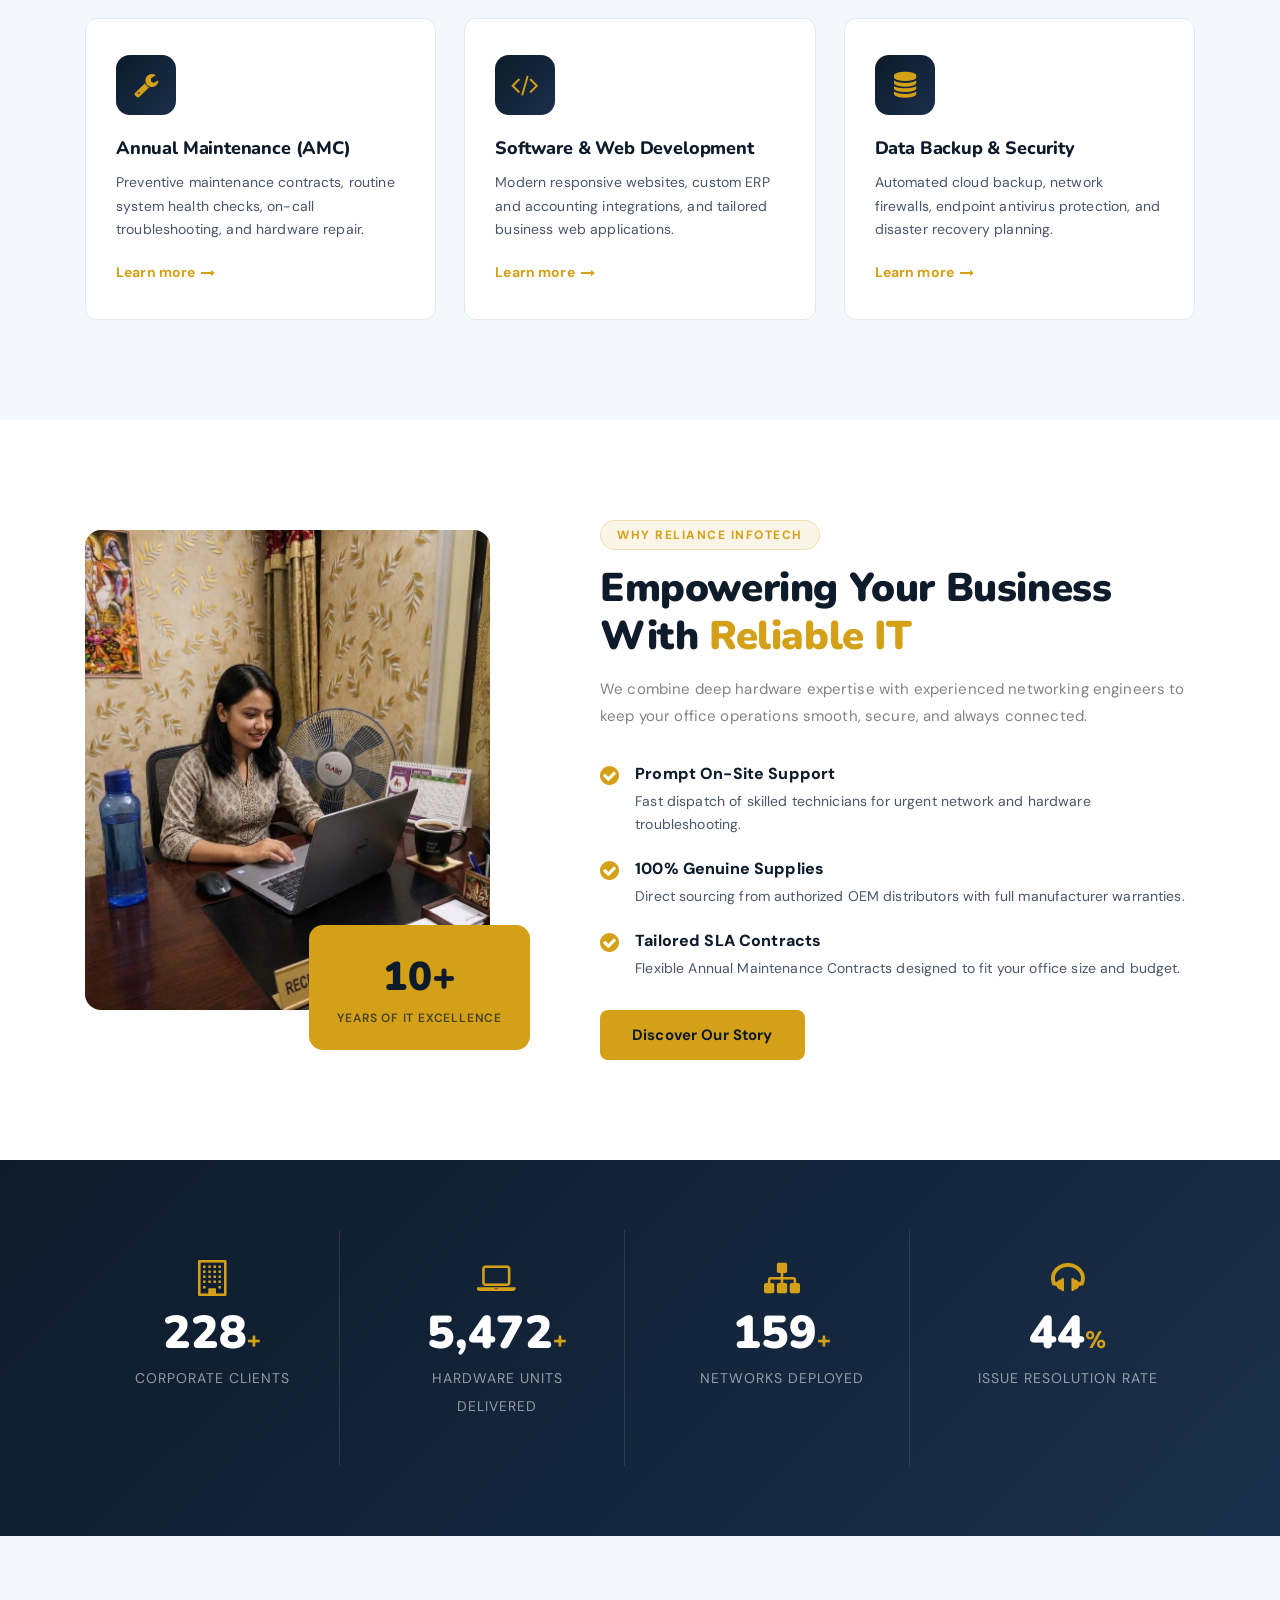
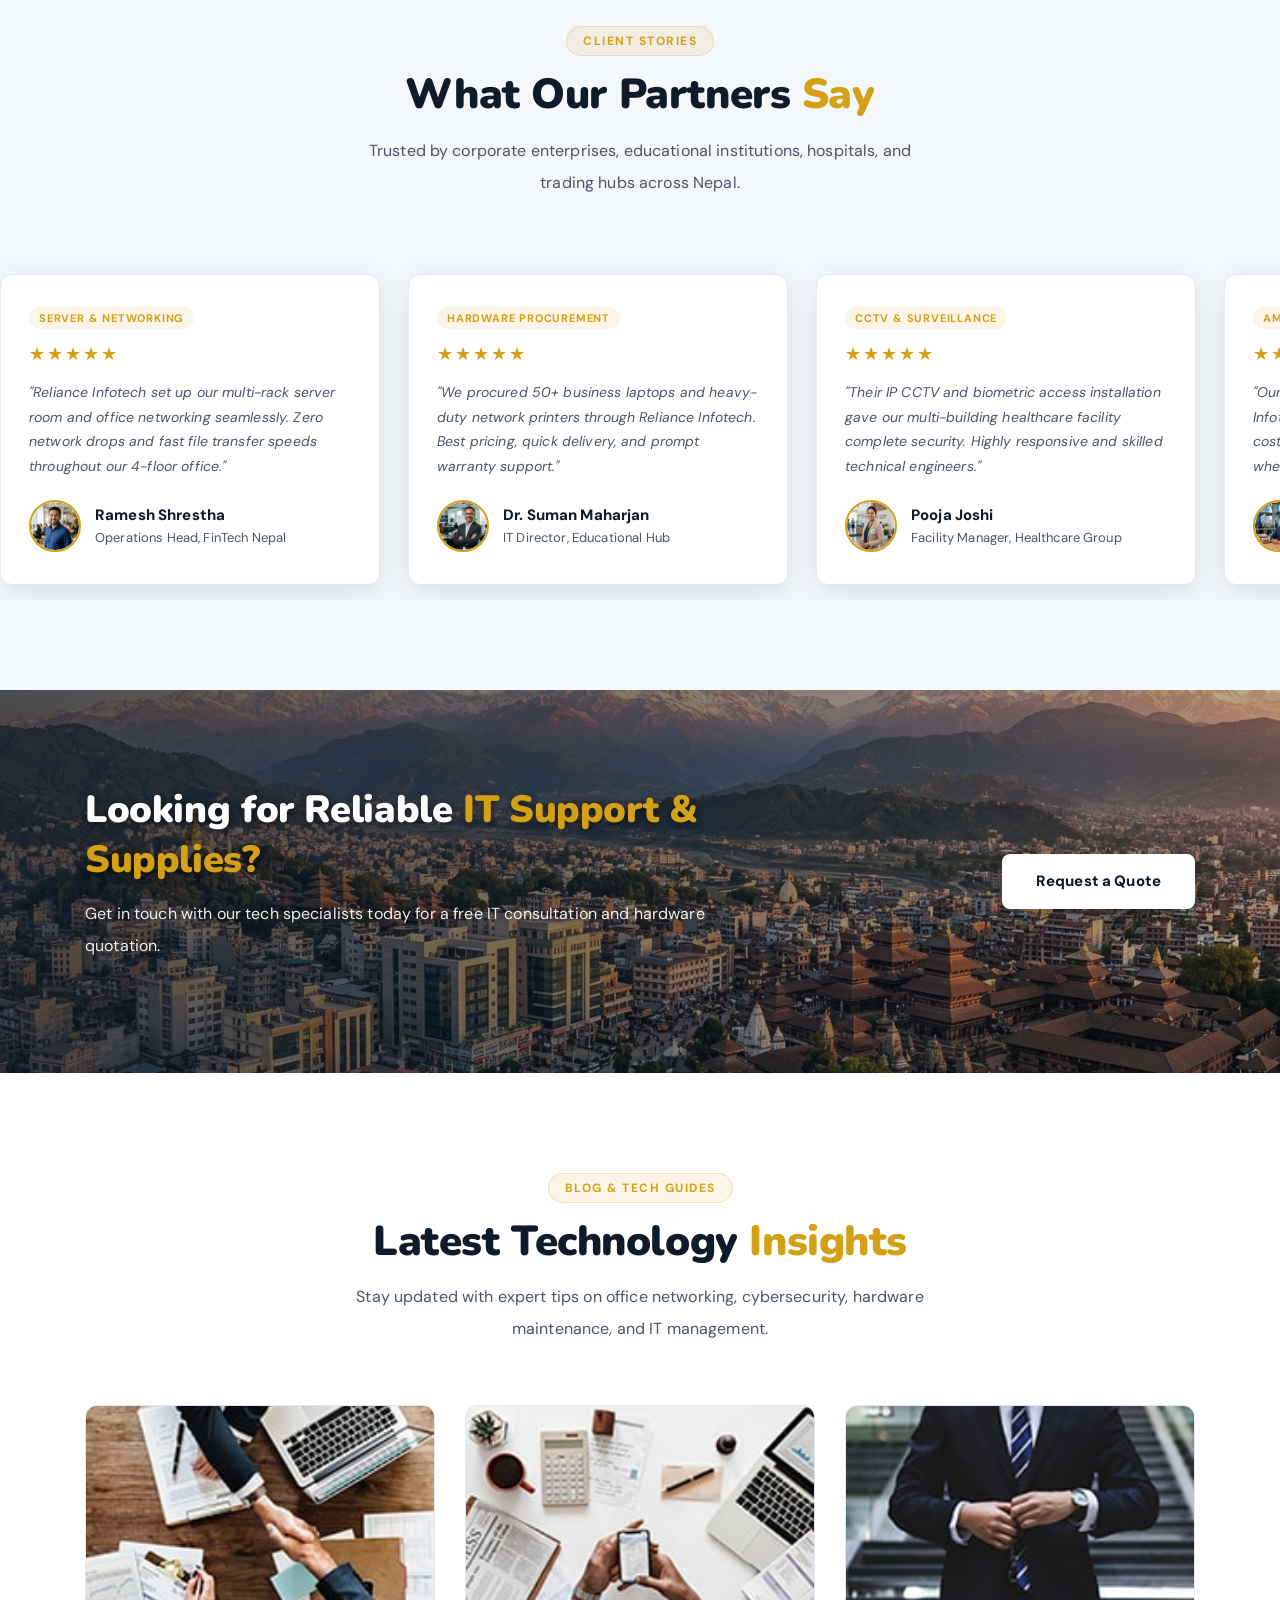
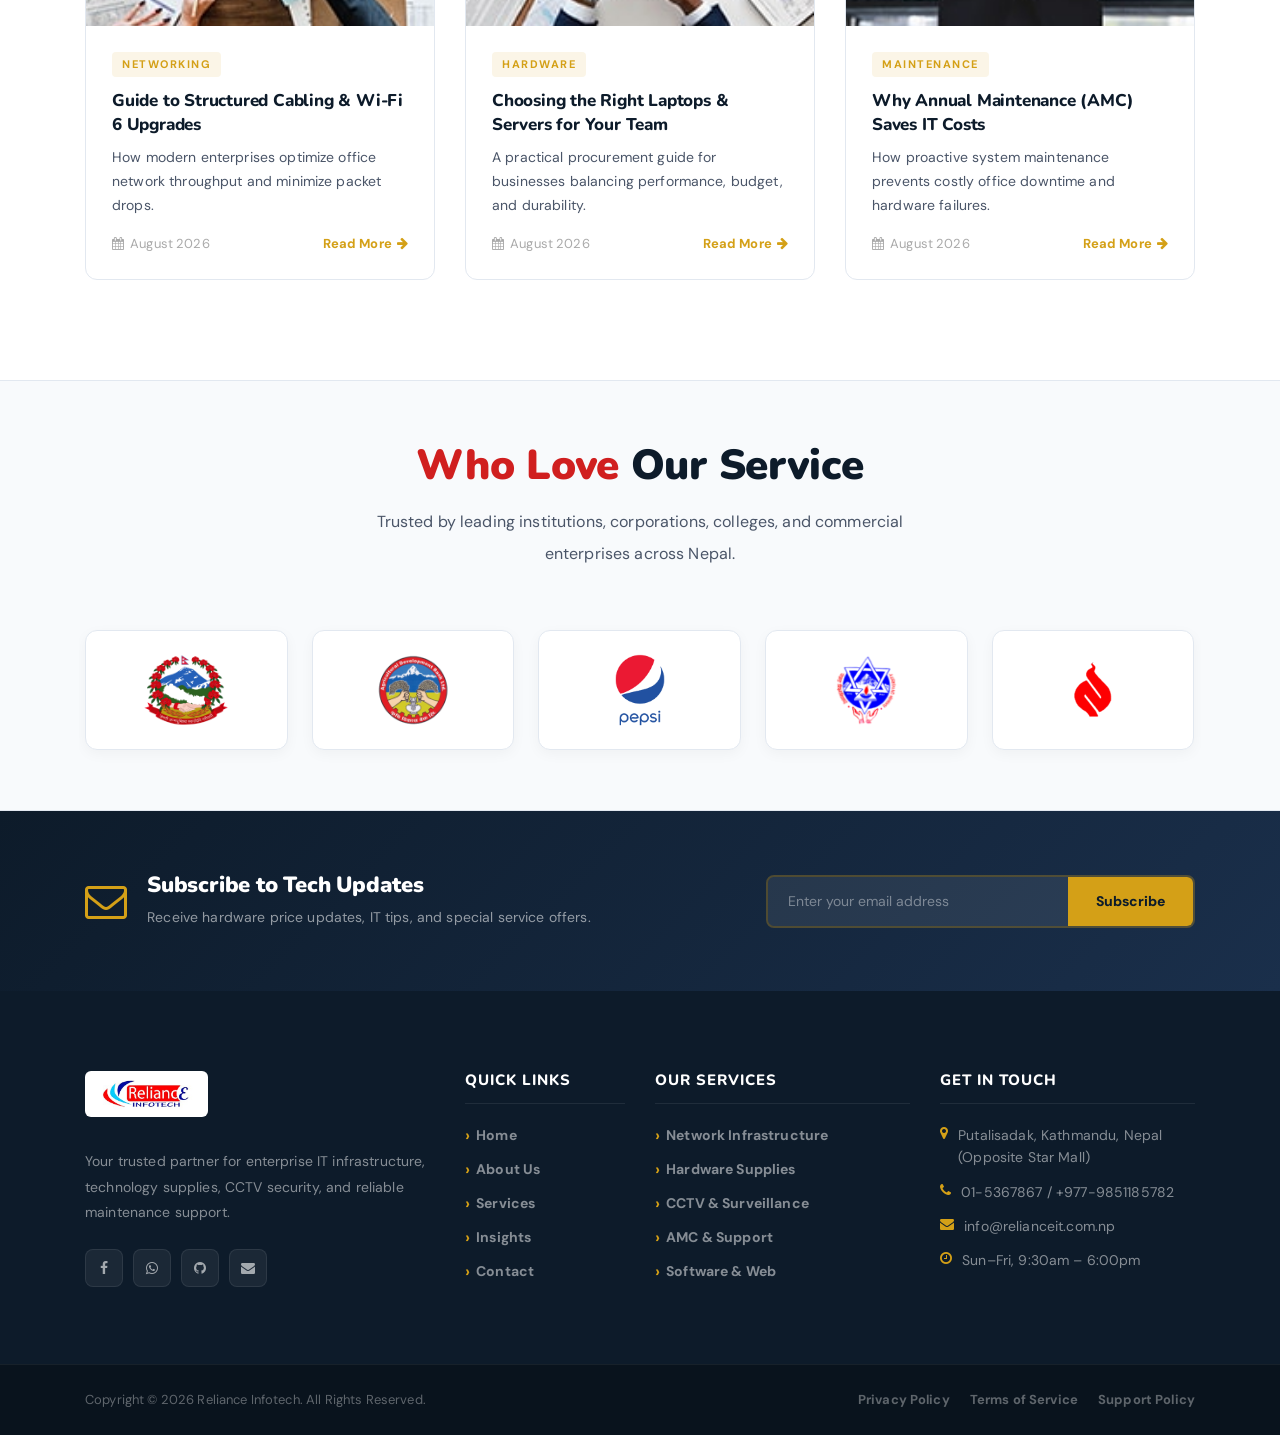
==== commit 92d8fbba: "Update Why Reliance Infotech section image with real office receptionist photo" ====
--- a/index.html
+++ b/index.html
@@ -194,7 +194,7 @@
                 <!-- Image Side -->
                 <div class="col-12 col-lg-5">
                     <div class="ve-whyus-img-wrap wow fadeInLeft" data-wow-delay="100ms">
-                        <div class="ve-whyus-img-main bg-img" style="background-image:url(img/bg-img/5.jpg);"></div>
+                        <div class="ve-whyus-img-main bg-img" style="background-image:url(img/bg-img/receptionist.jpg);"></div>
                         <div class="ve-whyus-badge">
                             <strong>10+</strong>
                             <span>Years of IT Excellence</span>
--- a/css/custom-override.css
+++ b/css/custom-override.css
@@ -267,7 +267,7 @@
    ============================================================ */
 .ve-whyus-section { background:#fff; }
 .ve-whyus-img-wrap { position:relative; padding-bottom:40px; padding-right:40px; }
-.ve-whyus-img-main { height:480px; border-radius:16px; background-size:cover; background-position:center; }
+.ve-whyus-img-main { height:480px; border-radius:16px; background-size:cover; background-position:center 18%; }
 .ve-whyus-badge {
   position:absolute; bottom:0; right:0;
   background: var(--ve-gold); border-radius:14px; padding:22px 28px;
@@ -358,18 +358,19 @@
 /* ============================================================
    CTA BANNER
    ============================================================ */
-.ve-cta-banner { position:relative; padding:90px 0; background-size:cover; background-position:center; }
-.ve-cta-overlay { position:absolute; inset:0; background:linear-gradient(90deg, rgba(13,27,42,0.92) 60%, rgba(13,27,42,0.6)); }
+.ve-cta-banner { position:relative; padding:95px 0; background-size:cover; background-position:center; }
+.ve-cta-overlay { position:absolute; inset:0; background:linear-gradient(90deg, rgba(13,27,42,0.72) 0%, rgba(13,27,42,0.48) 55%, rgba(13,27,42,0.28) 100%); }
 .ve-cta-content { position:relative; z-index:2; }
-.ve-cta-content h2 { font-size:38px; font-weight:900; color:#fff; margin-bottom:14px; }
-.ve-cta-content h2 span { color:var(--ve-gold); }
-.ve-cta-content p { font-size:16px; color:rgba(255,255,255,0.7); }
+.ve-cta-content h2 { font-size:38px; font-weight:900; color:#fff; margin-bottom:14px; text-shadow: 0 2px 10px rgba(0,0,0,0.6); }
+.ve-cta-content h2 span { color:var(--ve-gold); text-shadow: 0 2px 10px rgba(0,0,0,0.6); }
+.ve-cta-content p { font-size:16px; color:#ffffff; opacity: 0.92; text-shadow: 0 1px 6px rgba(0,0,0,0.7); max-width: 650px; }
 .ve-btn-white {
   display:inline-block; background:#fff; color:var(--ve-dark);
   padding:16px 34px; border-radius:8px; font-weight:800; font-size:15px;
   text-decoration:none; transition:var(--ve-trans);
-}
-.ve-btn-white:hover { background:var(--ve-gold); color:var(--ve-dark); transform:translateY(-2px); }
+  box-shadow: 0 6px 20px rgba(0,0,0,0.25);
+}
+.ve-btn-white:hover { background:var(--ve-gold); color:var(--ve-dark); transform:translateY(-2px); box-shadow: 0 10px 25px rgba(0,0,0,0.35); }
 .text-lg-right { text-align:right; }
 
 /* ============================================================
@@ -914,7 +915,7 @@
 /* Why us section */
 .ve-whyus-section { background:#fff; }
 .ve-whyus-img-wrap { position:relative; padding-bottom:40px; padding-right:40px; }
-.ve-whyus-img-main { height:480px; border-radius:16px; background-size:cover; background-position:center; }
+.ve-whyus-img-main { height:480px; border-radius:16px; background-size:cover; background-position:center 18%; }
 .ve-whyus-badge { position:absolute; bottom:0; right:0; background:var(--ve-gold); border-radius:14px; padding:22px 28px; text-align:center; min-width:160px; }
 .ve-whyus-badge strong { display:block; font-size:40px; font-family:'Nunito',sans-serif; font-weight:900; color:var(--ve-dark); }
 .ve-whyus-badge span { font-size:12px; font-weight:600; color:var(--ve-dark); opacity:0.7; text-transform:uppercase; letter-spacing:0.8px; }
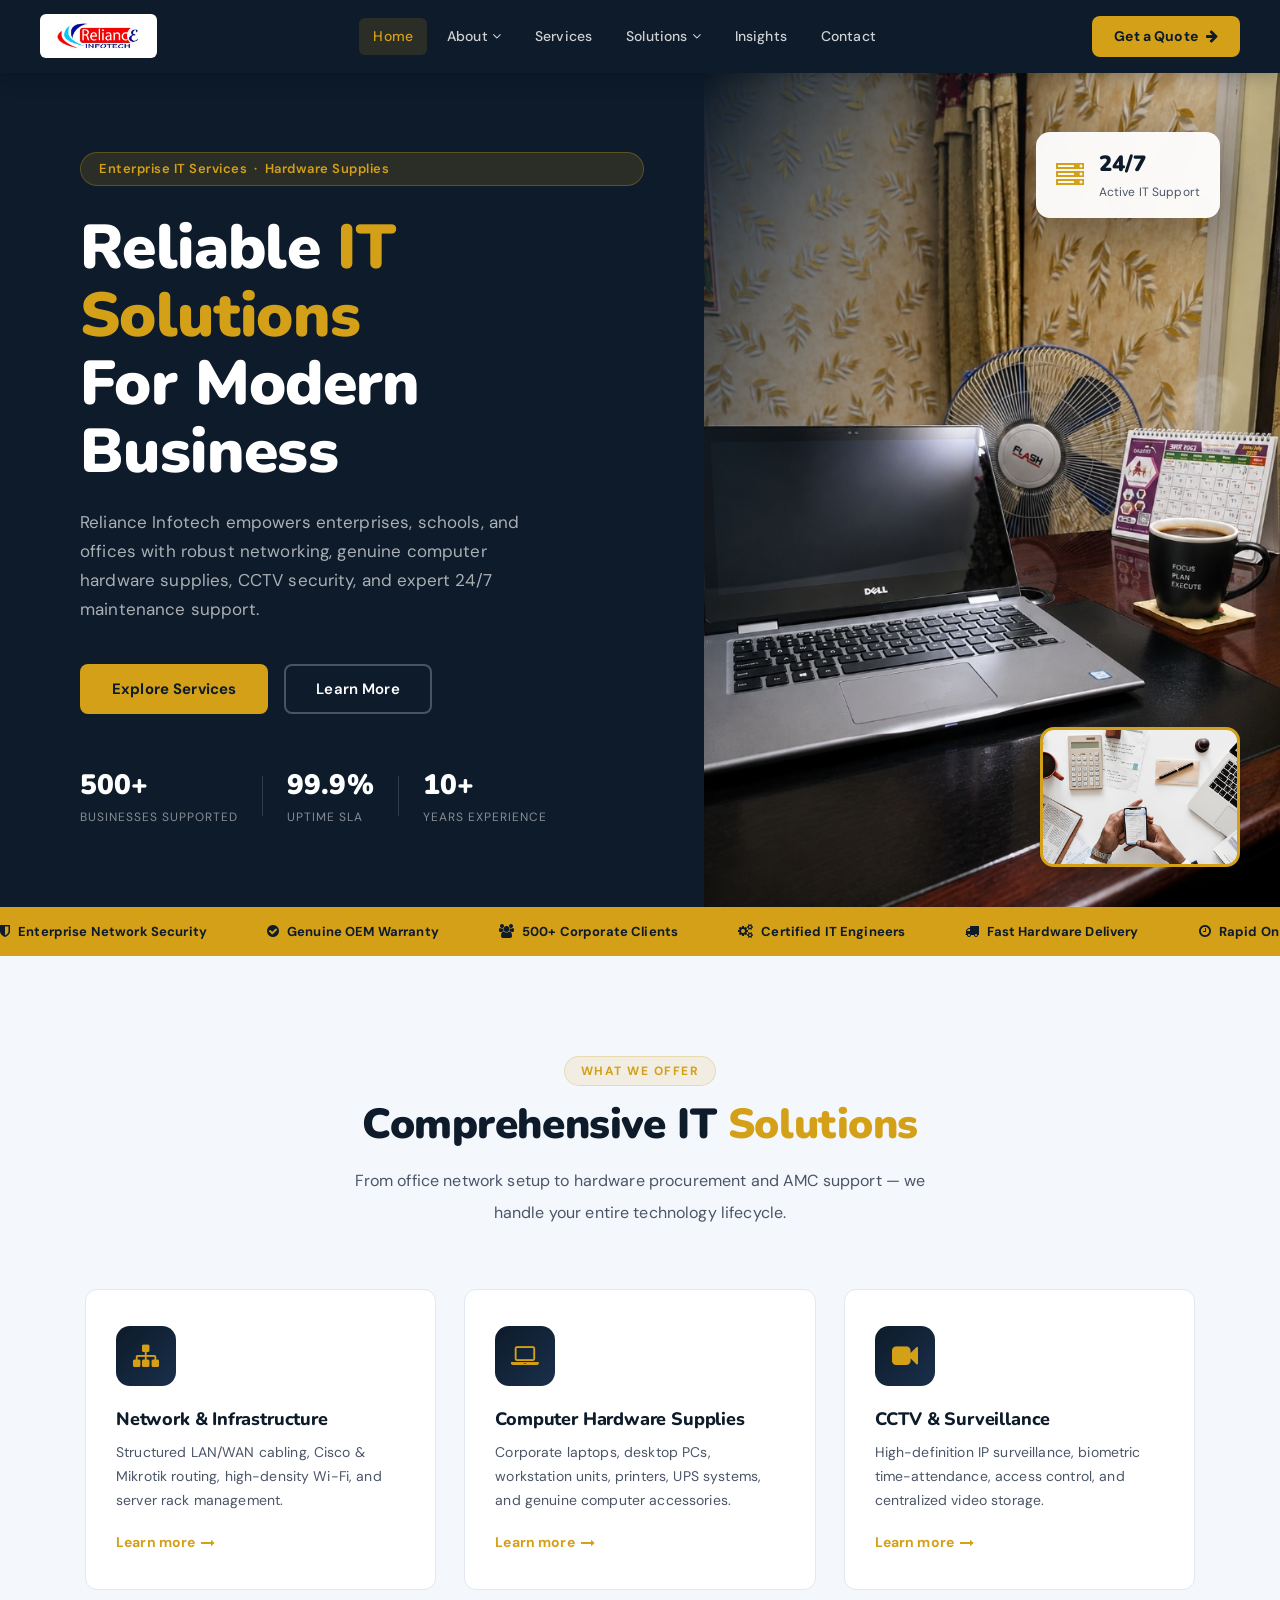
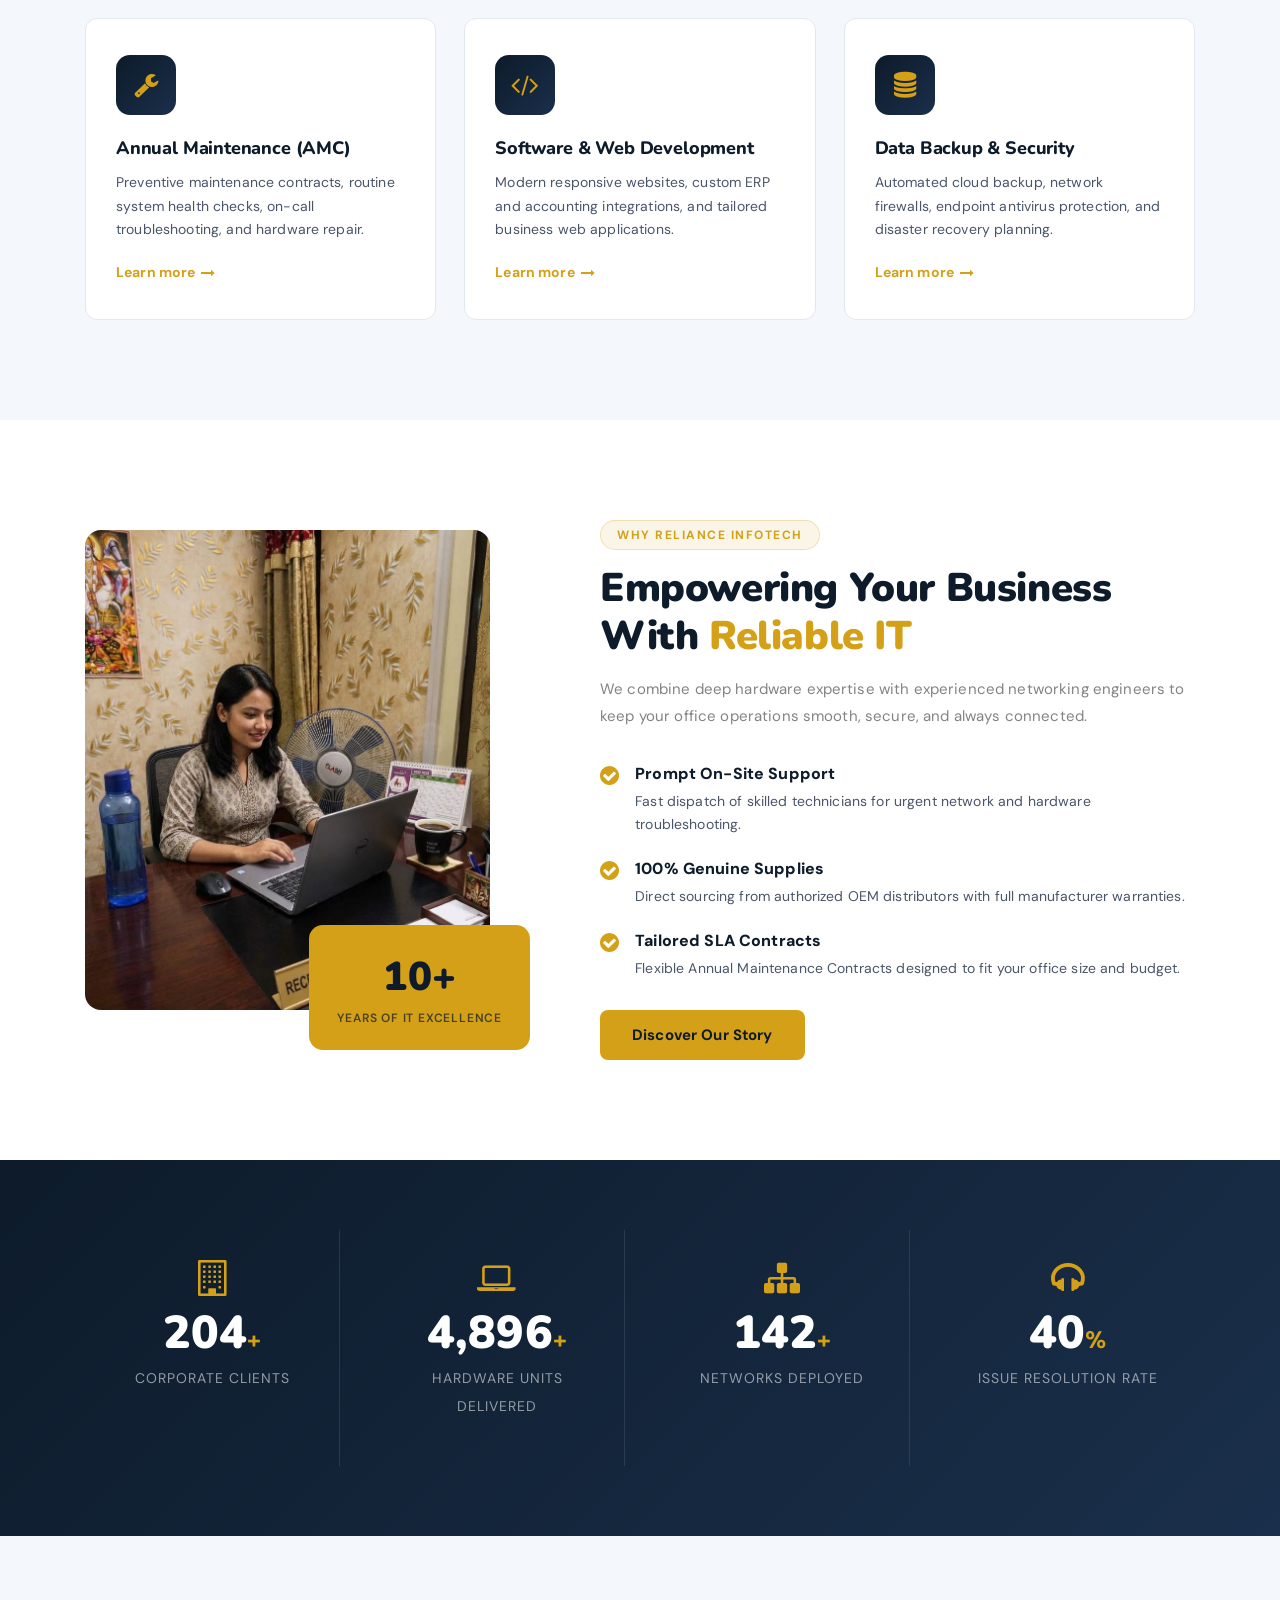
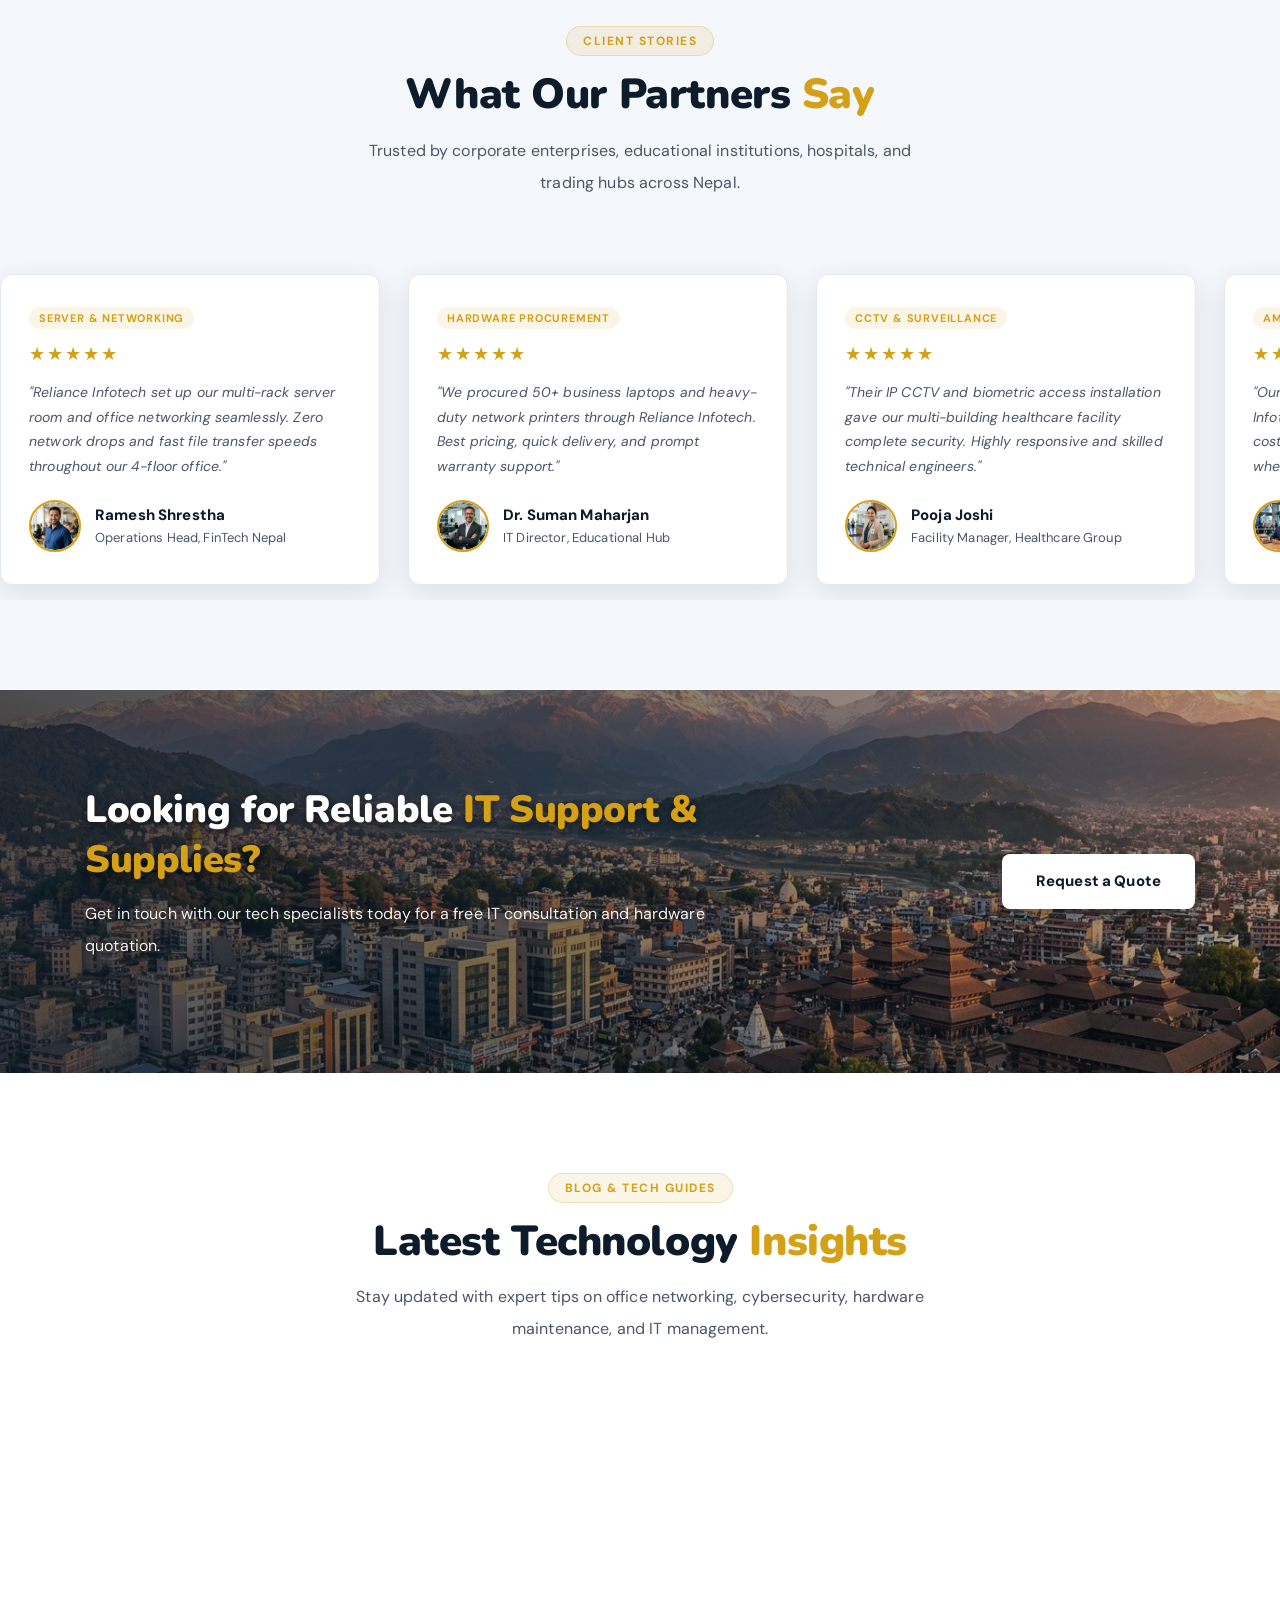
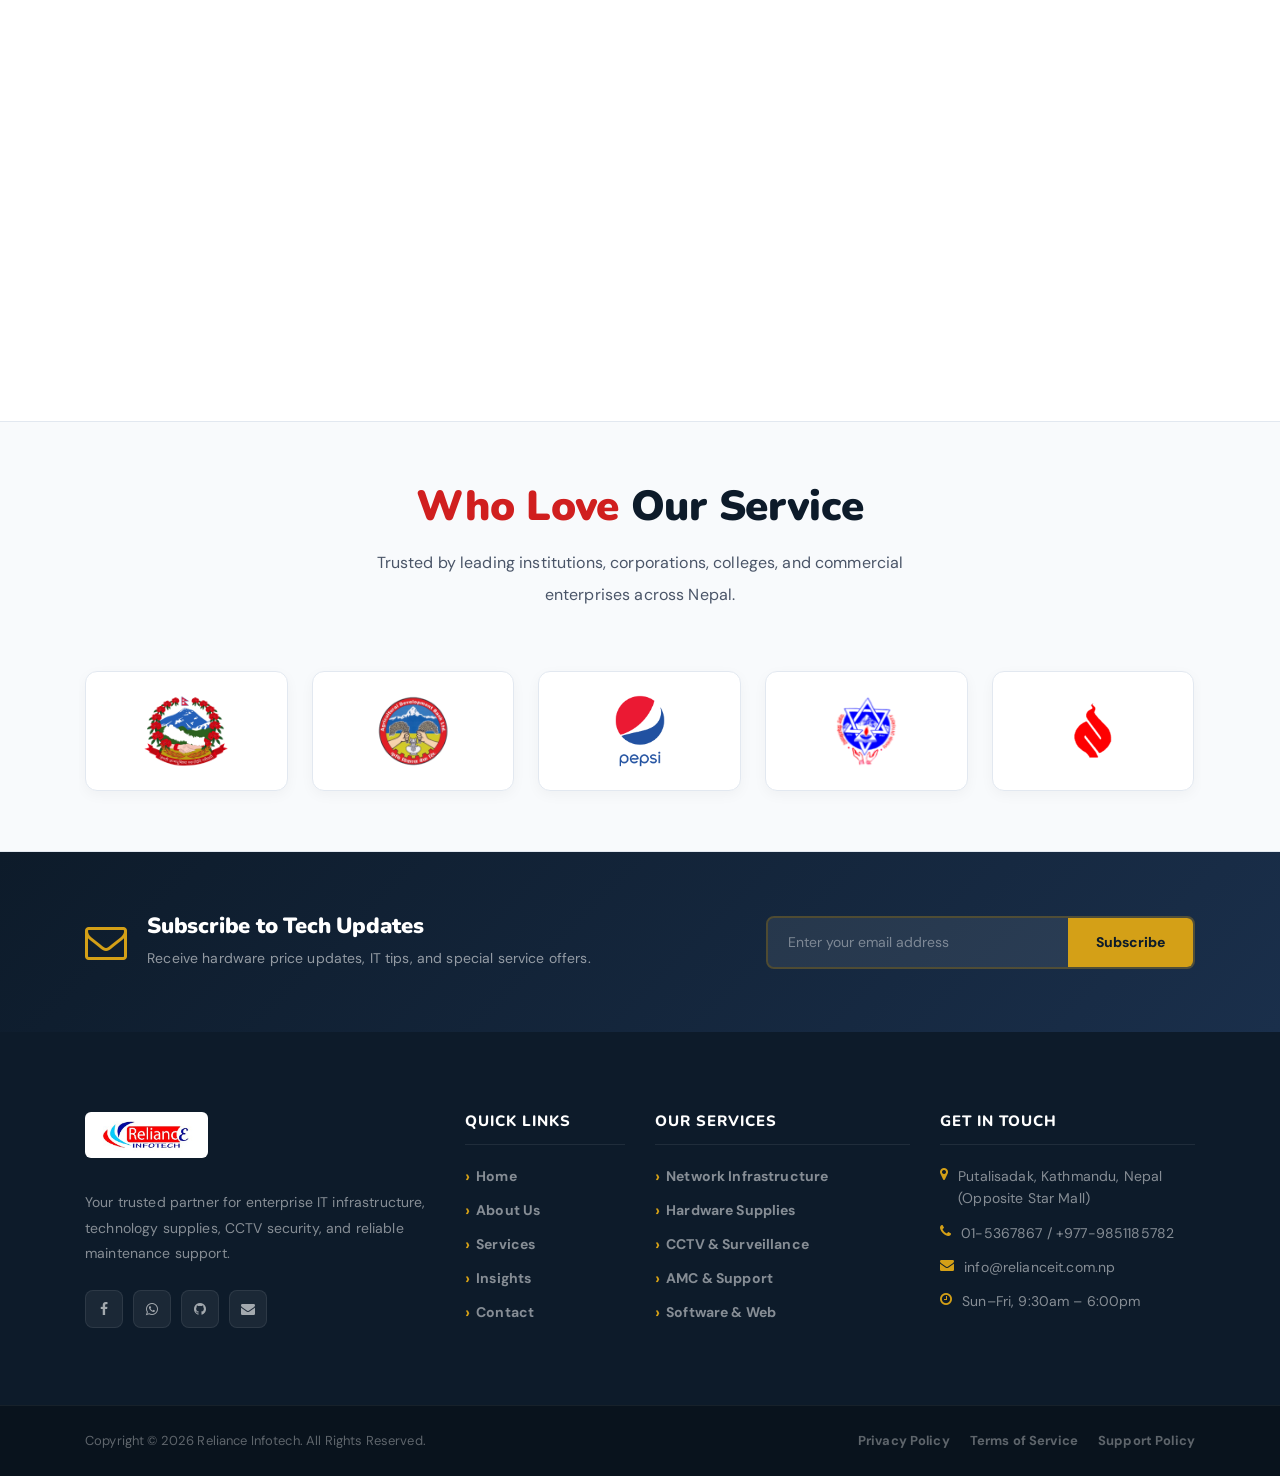
==== commit 8dc632bd: "Implement complete Admin Portal, Login with password eye toggle, Interactive Analytics Dashboard, an" ====
--- a/index.html
+++ b/index.html
@@ -604,6 +604,8 @@
     <script src="js/bootstrap/bootstrap.min.js"></script>
     <script src="js/plugins/plugins.js"></script>
     <script src="js/active.js"></script>
+    <script src="js/cms-data.js"></script>
+    <script src="js/cms-bridge.js"></script>
     <script src="js/app.js"></script>
 </body>
 </html>
--- a/css/custom-override.css
+++ b/css/custom-override.css
@@ -115,16 +115,29 @@
 
 /* Mobile toggle */
 .ve-toggler { display:none; flex-direction:column; gap:5px; background:none; border:none; cursor:pointer; padding:4px; }
-.ve-toggler span { display:block; width:24px; height:2px; background:#fff; border-radius:2px; transition:var(--ve-trans); }
-
-/* Mobile menu */
+.ve-toggler span { display:block; width:24px; height:2px; background:#fff; border-radius:2px; transition:all 0.35s ease; transform-origin:center; }
+/* Hamburger → X animation */
+.ve-toggler.active span:nth-child(1) { transform:translateY(7px) rotate(45deg); }
+.ve-toggler.active span:nth-child(2) { opacity:0; transform:scaleX(0); }
+.ve-toggler.active span:nth-child(3) { transform:translateY(-7px) rotate(-45deg); }
+
+/* Mobile menu — smooth slide down */
 .ve-mobile-menu {
-  display:none; background:var(--ve-dark2); padding:16px 20px;
+  background:var(--ve-dark2);
   border-top:1px solid rgba(255,255,255,0.08);
-}
-.ve-mobile-menu.open { display:block; }
-.ve-mobile-menu ul { list-style:none; margin:0; padding:0; }
-.ve-mobile-menu ul li a { display:block; padding:12px 8px; color:rgba(255,255,255,0.8); text-decoration:none; border-bottom:1px solid rgba(255,255,255,0.05); }
+  max-height:0; overflow:hidden;
+  opacity:0;
+  transition:max-height 0.4s ease, opacity 0.3s ease;
+}
+.ve-mobile-menu.open { max-height:400px; opacity:1; }
+.ve-mobile-menu ul { list-style:none; margin:0; padding:8px 20px 16px; }
+.ve-mobile-menu ul li a {
+  display:block; padding:13px 8px; color:rgba(255,255,255,0.8);
+  text-decoration:none; border-bottom:1px solid rgba(255,255,255,0.05);
+  font-size:15px; transition:color 0.2s ease, padding-left 0.2s ease;
+}
+.ve-mobile-menu ul li a:hover { color:var(--ve-gold); padding-left:14px; }
+.ve-mobile-menu ul li:last-child a { border-bottom:none; }
 
 /* ============================================================
    HERO
@@ -377,18 +390,81 @@
    INSIGHTS
    ============================================================ */
 .ve-insights-section { background:#fff; }
-.ve-insight-card { border-radius:var(--ve-radius); overflow:hidden; border:1px solid var(--ve-border); transition:var(--ve-trans); background:#fff; }
-.ve-insight-card:hover { transform:translateY(-5px); box-shadow:var(--ve-shadow); }
-.ve-insight-img { height:220px; background-size:cover; background-position:center; }
+.ve-insight-card {
+  border-radius:var(--ve-radius);
+  overflow:hidden;
+  border:1px solid rgba(255,255,255,0.08);
+  transition:var(--ve-trans);
+  background:linear-gradient(145deg, rgba(22,32,50,0.96) 0%, rgba(13,27,42,0.98) 100%);
+  backdrop-filter:blur(16px);
+  -webkit-backdrop-filter:blur(16px);
+  box-shadow:0 10px 30px rgba(13,27,42,0.18);
+  margin-bottom:24px;
+}
+.ve-insight-card:hover {
+  transform:translateY(-6px);
+  box-shadow:0 20px 45px rgba(13,27,42,0.38);
+  border-color:rgba(212,160,23,0.45);
+  background:linear-gradient(145deg, rgba(26,47,75,0.98) 0%, rgba(13,27,42,1) 100%);
+}
+.ve-insight-img { height:220px; background-size:cover; background-position:center 20%; }
 .ve-insight-body { padding:26px; }
-.ve-insight-cat { display:inline-block; background:rgba(212,160,23,0.1); color:var(--ve-gold); font-size:11px; font-weight:700; text-transform:uppercase; letter-spacing:1.5px; border-radius:4px; padding:4px 10px; margin-bottom:12px; }
-.ve-insight-body h5 a { font-size:17px; font-weight:800; color:var(--ve-dark); text-decoration:none; line-height:1.4; display:block; margin-bottom:10px; }
+.ve-insight-cat {
+  display:inline-block;
+  background:rgba(212,160,23,0.15);
+  color:var(--ve-gold);
+  border:1px solid rgba(212,160,23,0.3);
+  font-size:11px;
+  font-weight:700;
+  text-transform:uppercase;
+  letter-spacing:1.5px;
+  border-radius:4px;
+  padding:4px 10px;
+  margin-bottom:12px;
+}
+.ve-insight-body h5 a {
+  font-size:17px;
+  font-weight:800;
+  color:#ffffff;
+  text-decoration:none;
+  line-height:1.4;
+  display:block;
+  margin-bottom:10px;
+  transition:var(--ve-trans);
+}
 .ve-insight-body h5 a:hover { color:var(--ve-gold); }
-.ve-insight-body > p { font-size:14px; color:var(--ve-text); line-height:1.7; margin-bottom:16px; }
-.ve-insight-meta { display:flex; justify-content:space-between; align-items:center; }
-.ve-insight-meta span { font-size:13px; color:#aaa; display:inline-flex; align-items:center; gap:6px; }
-.ve-insight-meta a { font-size:13px; font-weight:700; color:var(--ve-gold); text-decoration:none; display:inline-flex; align-items:center; gap:5px; transition:var(--ve-trans); }
-.ve-insight-meta a:hover { gap:10px; }
+.ve-insight-body > p {
+  font-size:14px;
+  color:rgba(255,255,255,0.72);
+  line-height:1.7;
+  margin-bottom:16px;
+}
+.ve-insight-meta {
+  display:flex;
+  justify-content:space-between;
+  align-items:center;
+  border-top:1px solid rgba(255,255,255,0.08);
+  padding-top:14px;
+  margin-top:6px;
+}
+.ve-insight-meta span {
+  font-size:13px;
+  color:rgba(255,255,255,0.55);
+  display:inline-flex;
+  align-items:center;
+  gap:6px;
+}
+.ve-insight-meta a {
+  font-size:13px;
+  font-weight:700;
+  color:var(--ve-gold);
+  text-decoration:none;
+  display:inline-flex;
+  align-items:center;
+  gap:5px;
+  transition:var(--ve-trans);
+}
+.ve-insight-meta a:hover { gap:10px; color:var(--ve-gold2); }
 
 /* ============================================================
    NEWSLETTER
@@ -455,25 +531,70 @@
 }
 @media (max-width:991px) {
   .ve-hero { flex-direction:column; min-height:auto; }
-  .ve-hero-left { flex:none; padding:100px 30px 60px; }
-  .ve-hero-right { flex:none; height:350px; }
+  .ve-hero-left { flex:none; padding:30px 30px 50px; }
+  .ve-hero-right { flex:none; height:320px; }
   .ve-nav, .ve-nav-cta { display:none; }
   .ve-toggler { display:flex; }
   .ve-whyus-content { padding-left:0; margin-top:40px; }
+  .ve-whyus-img-main { height:340px; }
   .ve-newsletter-wrap { flex-direction:column; align-items:flex-start; }
   .ve-nl-form { width:100%; }
   .ve-nl-form input { flex:1; width:auto; }
+  .ve-float-card { top:30px; right:20px; padding:12px 16px; }
+  .ve-float-card strong { font-size:18px; }
+  .ve-section { padding:70px 0; }
 }
 @media (max-width:767px) {
-  .ve-hero-left h1 { font-size:38px; }
+  .ve-hero-left { padding:20px 20px 40px; }
+  .ve-hero-left h1 { font-size:32px; }
+  .ve-hero-left p { font-size:15px; }
+  .ve-hero-right { height:260px; }
   .ve-services-grid, .ve-testi-grid, .ve-counter-grid { grid-template-columns:1fr; }
-  .ve-hero-stats { flex-wrap:wrap; gap:16px; }
-  .ve-nav-wrap { padding:0 20px; }
+  .ve-hero-stats { flex-wrap:wrap; gap:14px; }
+  .ve-hero-btns { flex-direction:column; gap:12px; }
+  .ve-btn-primary, .ve-btn-ghost { text-align:center; }
+  .ve-nav-wrap { padding:0 16px; }
   .ve-footer-bottom-inner { flex-direction:column; text-align:center; }
-  .ve-cta-content h2 { font-size:28px; }
+  .ve-cta-content h2 { font-size:26px; }
+  .ve-cta-content p { font-size:14px; }
   .text-lg-right { text-align:left; margin-top:20px; }
-  .ve-counter-item { border-right:none; border-bottom:1px solid rgba(255,255,255,0.1); }
+  .ve-counter-item { border-right:none; border-bottom:1px solid rgba(255,255,255,0.1); padding:20px 16px; }
   .ve-counter-item:last-child { border-bottom:none; }
+  .ve-counter-item strong { font-size:36px; }
+  .ve-whyus-img-main { height:260px; }
+  .ve-whyus-img-wrap { padding-bottom:20px; padding-right:20px; }
+  .ve-whyus-badge { min-width:120px; padding:16px 18px; }
+  .ve-whyus-badge strong { font-size:28px; }
+  .ve-section-header h2 { font-size:28px; }
+  .ve-float-card { display:none; }
+  .ve-hero-img-accent { display:none; }
+  .ve-stat-divider { display:none; }
+  .ve-section { padding:60px 0; }
+  .ve-insight-img { height:180px; }
+  .ve-nl-form { flex-direction:row; border-radius:8px; overflow:hidden; width:100%; }
+  .ve-nl-right { width:100%; }
+  .ve-nl-form input { flex:1; min-width:0; border-radius:0 !important; font-size:13px; padding:12px 14px; }
+  .ve-nl-form button { flex-shrink:0; border-radius:0 !important; padding:12px 20px; font-size:13px; white-space:nowrap; }
+}
+@media (max-width:480px) {
+  .ve-hero-left h1 { font-size:26px; }
+  .ve-hero-badge { font-size:11px; padding:5px 14px; }
+  .ve-page-hero-content h1 { font-size:22px; }
+  .ve-nav-wrap { padding:0 14px; }
+  .ve-logo img { height:36px; }
+  .ve-section { padding:50px 0; }
+  .ve-section-header { margin-bottom:36px; }
+  .ve-section-header h2 { font-size:24px; }
+  .ve-service-card { padding:24px 20px; }
+  .ve-whyus-img-main { height:220px; }
+  .ve-testi-card { padding:20px 18px; }
+  .ve-cta-content h2 { font-size:22px; }
+  .ve-btn-white { padding:14px 24px; font-size:14px; }
+  .ve-hero-stats { gap:10px; }
+  .ve-stat strong { font-size:22px; }
+  .ve-counter-item strong { font-size:30px; }
+  .ve-insight-body { padding:18px; }
+  .ve-footer-bottom-inner ul { gap:12px; flex-wrap:wrap; justify-content:center; }
 }
 
 /* ============================================================
@@ -757,13 +878,10 @@
 .ve-team-section { background:var(--ve-light); }
 .ve-team-card { background:#fff; border-radius:var(--ve-radius); overflow:hidden; border:1px solid var(--ve-border); transition:var(--ve-trans); margin-bottom:28px; }
 .ve-team-card:hover { transform:translateY(-5px); box-shadow:var(--ve-shadow); }
-.ve-team-img { height:260px; background-size:cover; background-position:center top; }
-.ve-team-info { padding:22px; text-align:center; }
-.ve-team-info h5 { font-size:17px; font-weight:800; color:var(--ve-dark); margin-bottom:4px; }
-.ve-team-info span { font-size:13px; color:var(--ve-text); display:block; margin-bottom:14px; }
-.ve-team-social { display:flex; justify-content:center; gap:8px; }
-.ve-team-social a { width:34px; height:34px; border-radius:6px; background:var(--ve-light); color:var(--ve-navy); display:flex; align-items:center; justify-content:center; font-size:13px; text-decoration:none; transition:var(--ve-trans); }
-.ve-team-social a:hover { background:var(--ve-gold); color:var(--ve-dark); }
+.ve-team-img { height:280px; background-size:cover; background-position:center top; }
+.ve-team-info { padding:20px 16px; text-align:center; }
+.ve-team-info h5 { font-size:18px; font-weight:800; color:var(--ve-dark); margin-bottom:6px; }
+.ve-team-info span { font-size:13px; color:var(--ve-text); display:block; margin-bottom:0; line-height:1.4; }
 
 /* Process Steps */
 .ve-process-section { background:var(--ve-light); padding:80px 0; }
@@ -937,8 +1055,6 @@
 @media(max-width:767px) {
   .ve-page-hero-content h1 { font-size:30px; }
   .ve-testi-grid { grid-template-columns:1fr; }
-  .ve-nl-form { flex-direction:column; border-radius:8px; }
-  .ve-nl-form input, .ve-nl-form button { width:100%; border-radius:8px !important; }
   .ve-about-img-2 { display:none; }
   .ve-testi-card { width: 320px; padding: 24px 20px; }
 }
